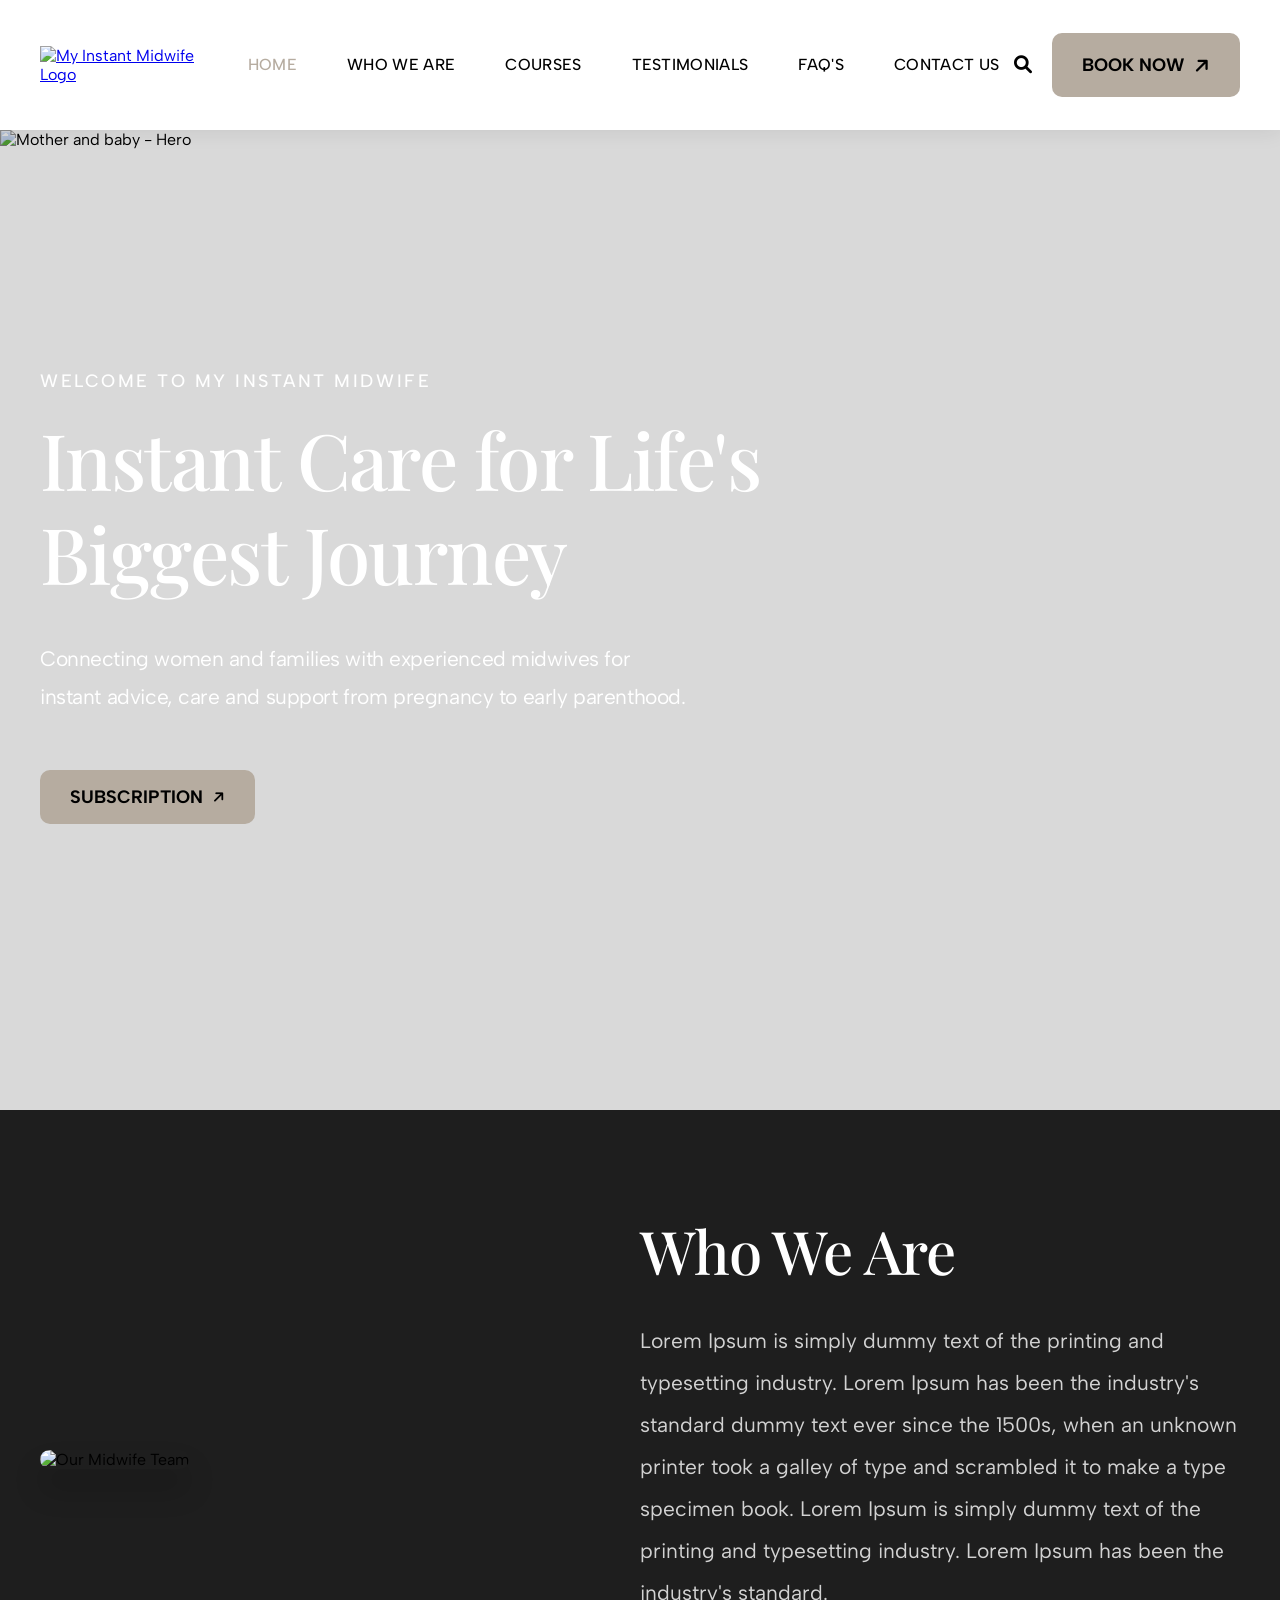
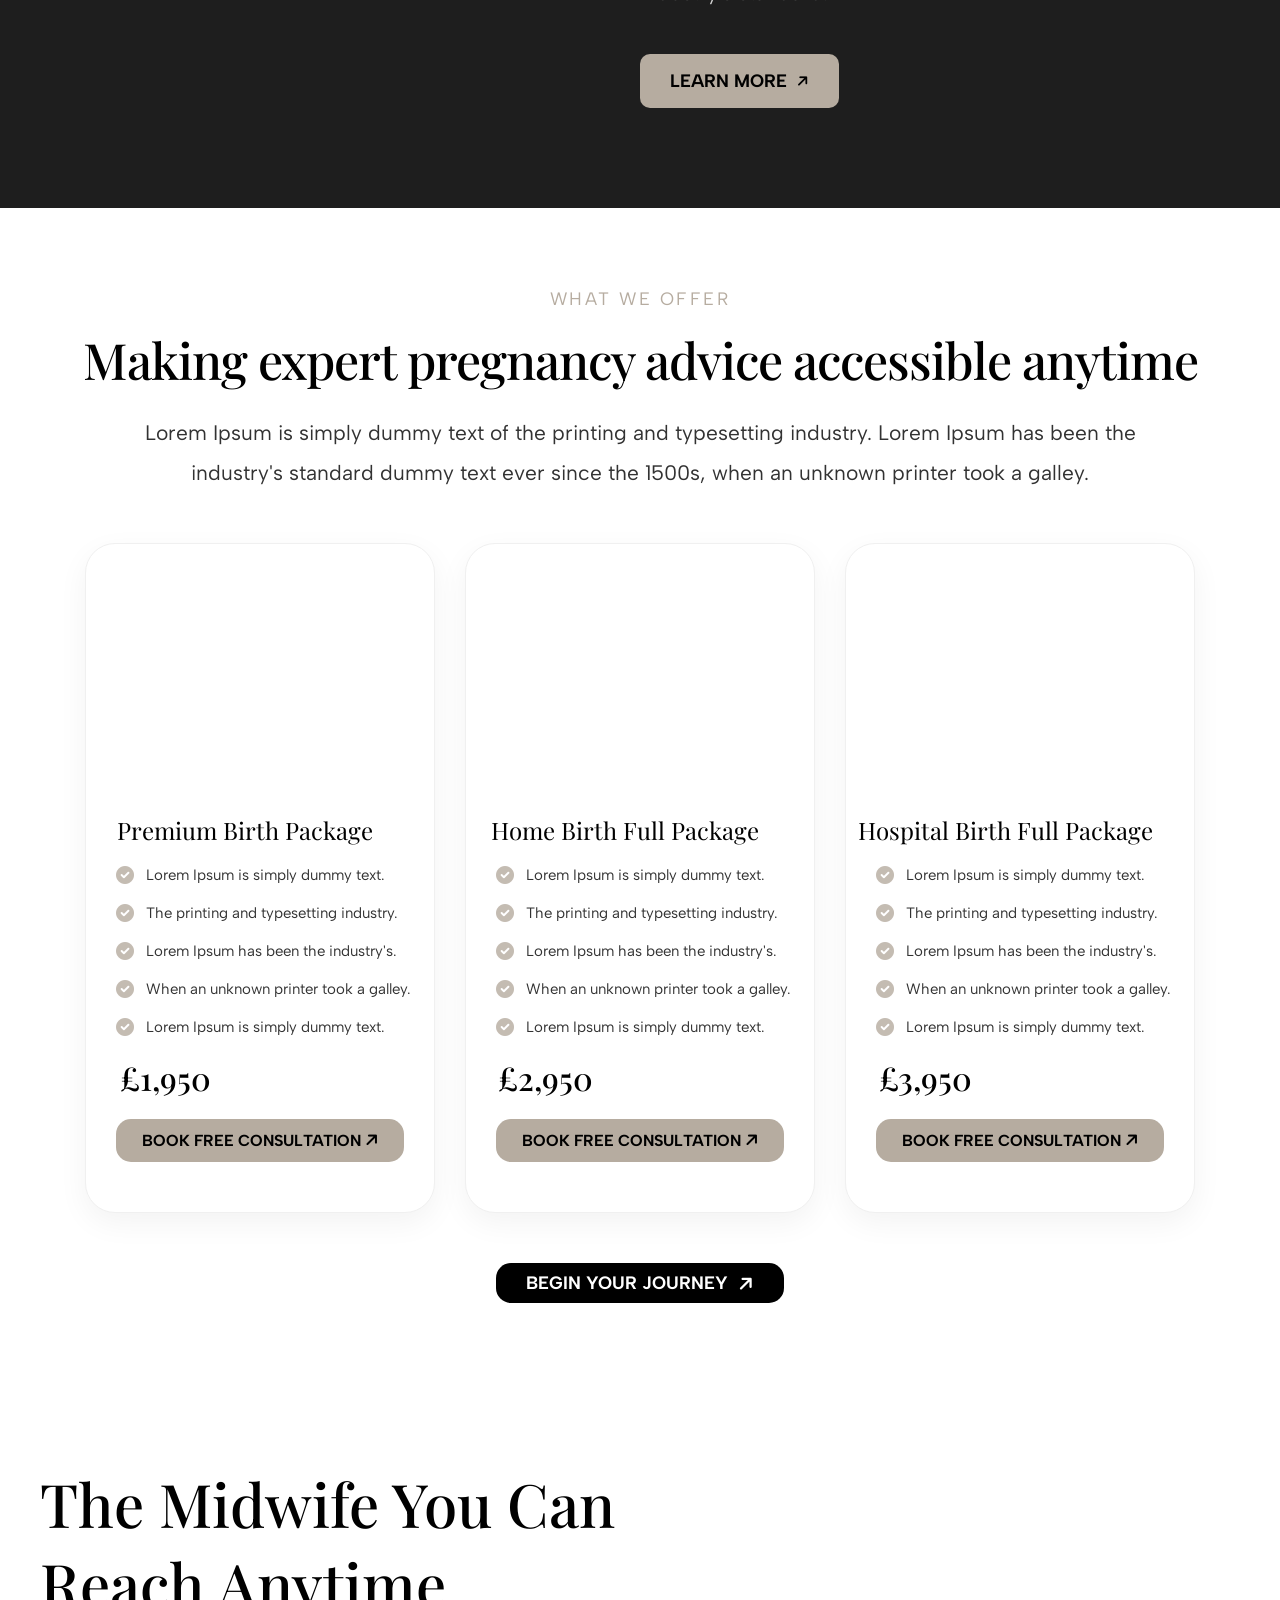
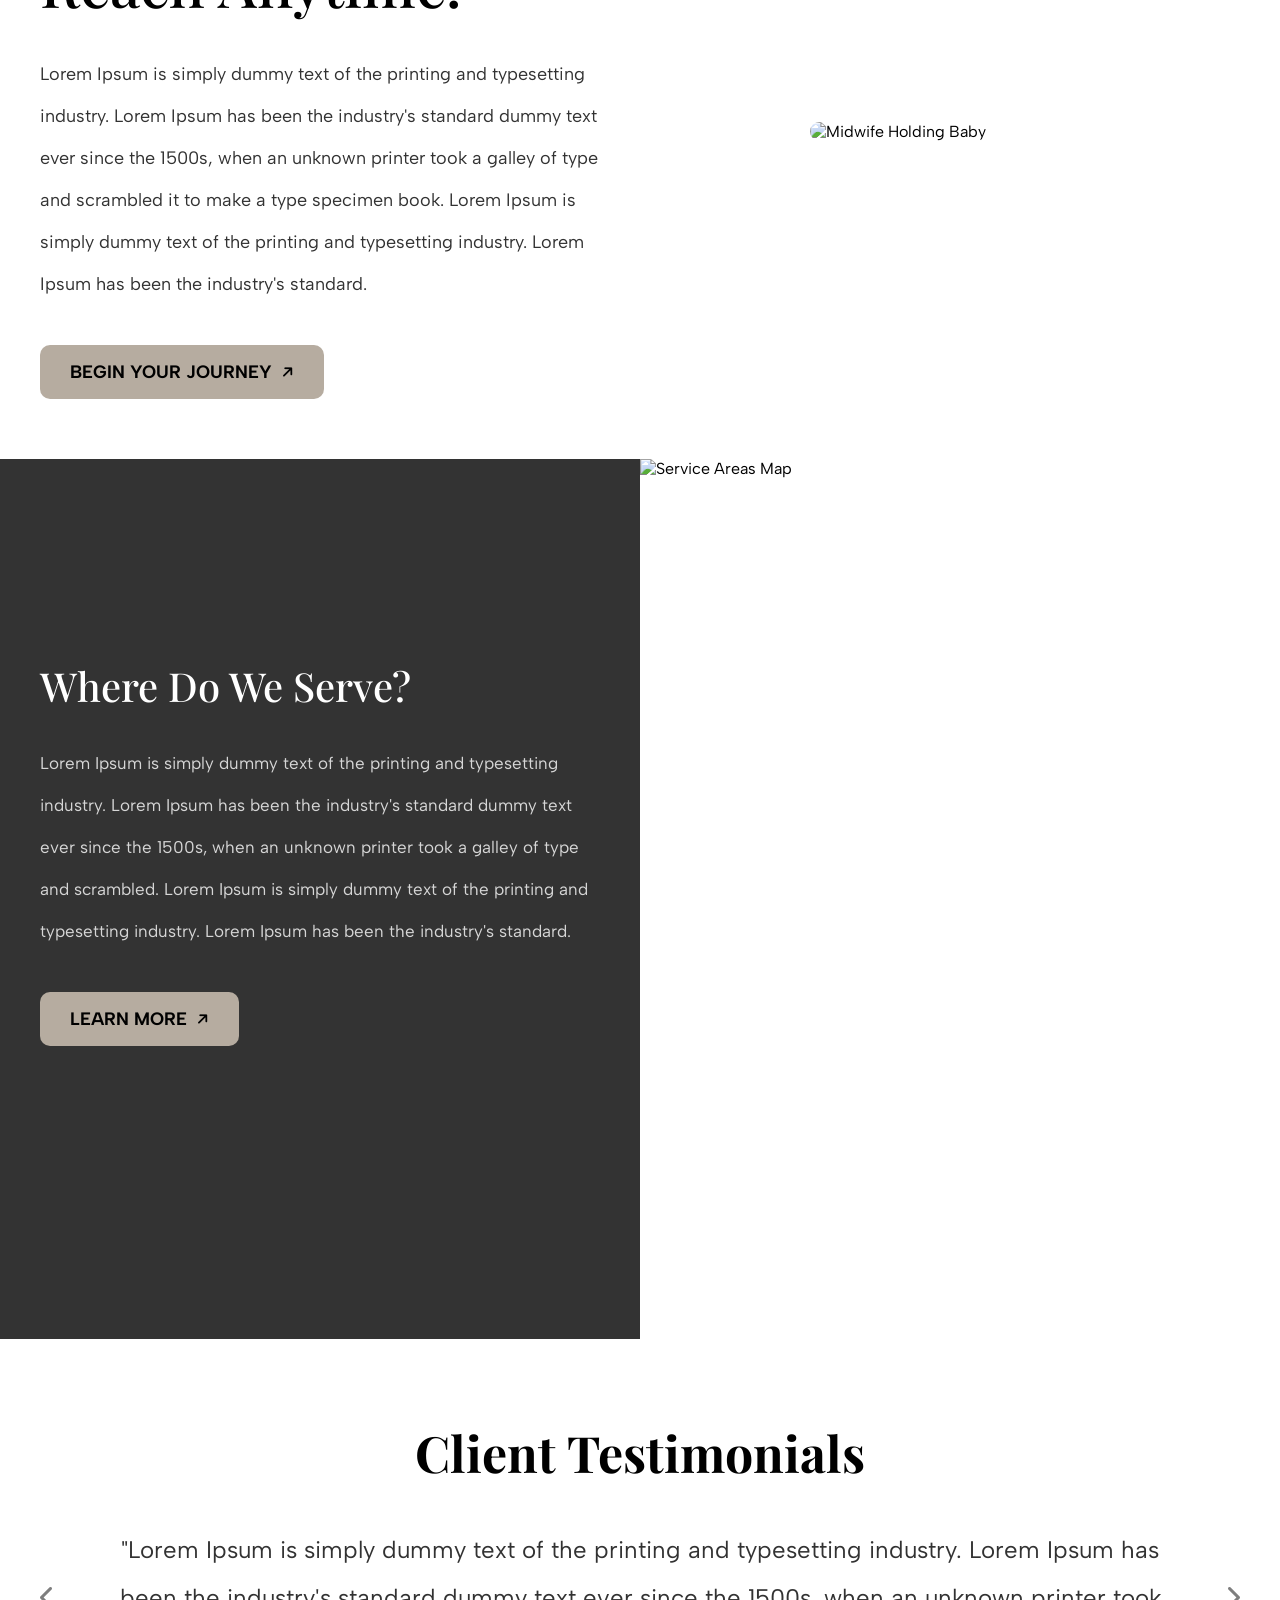
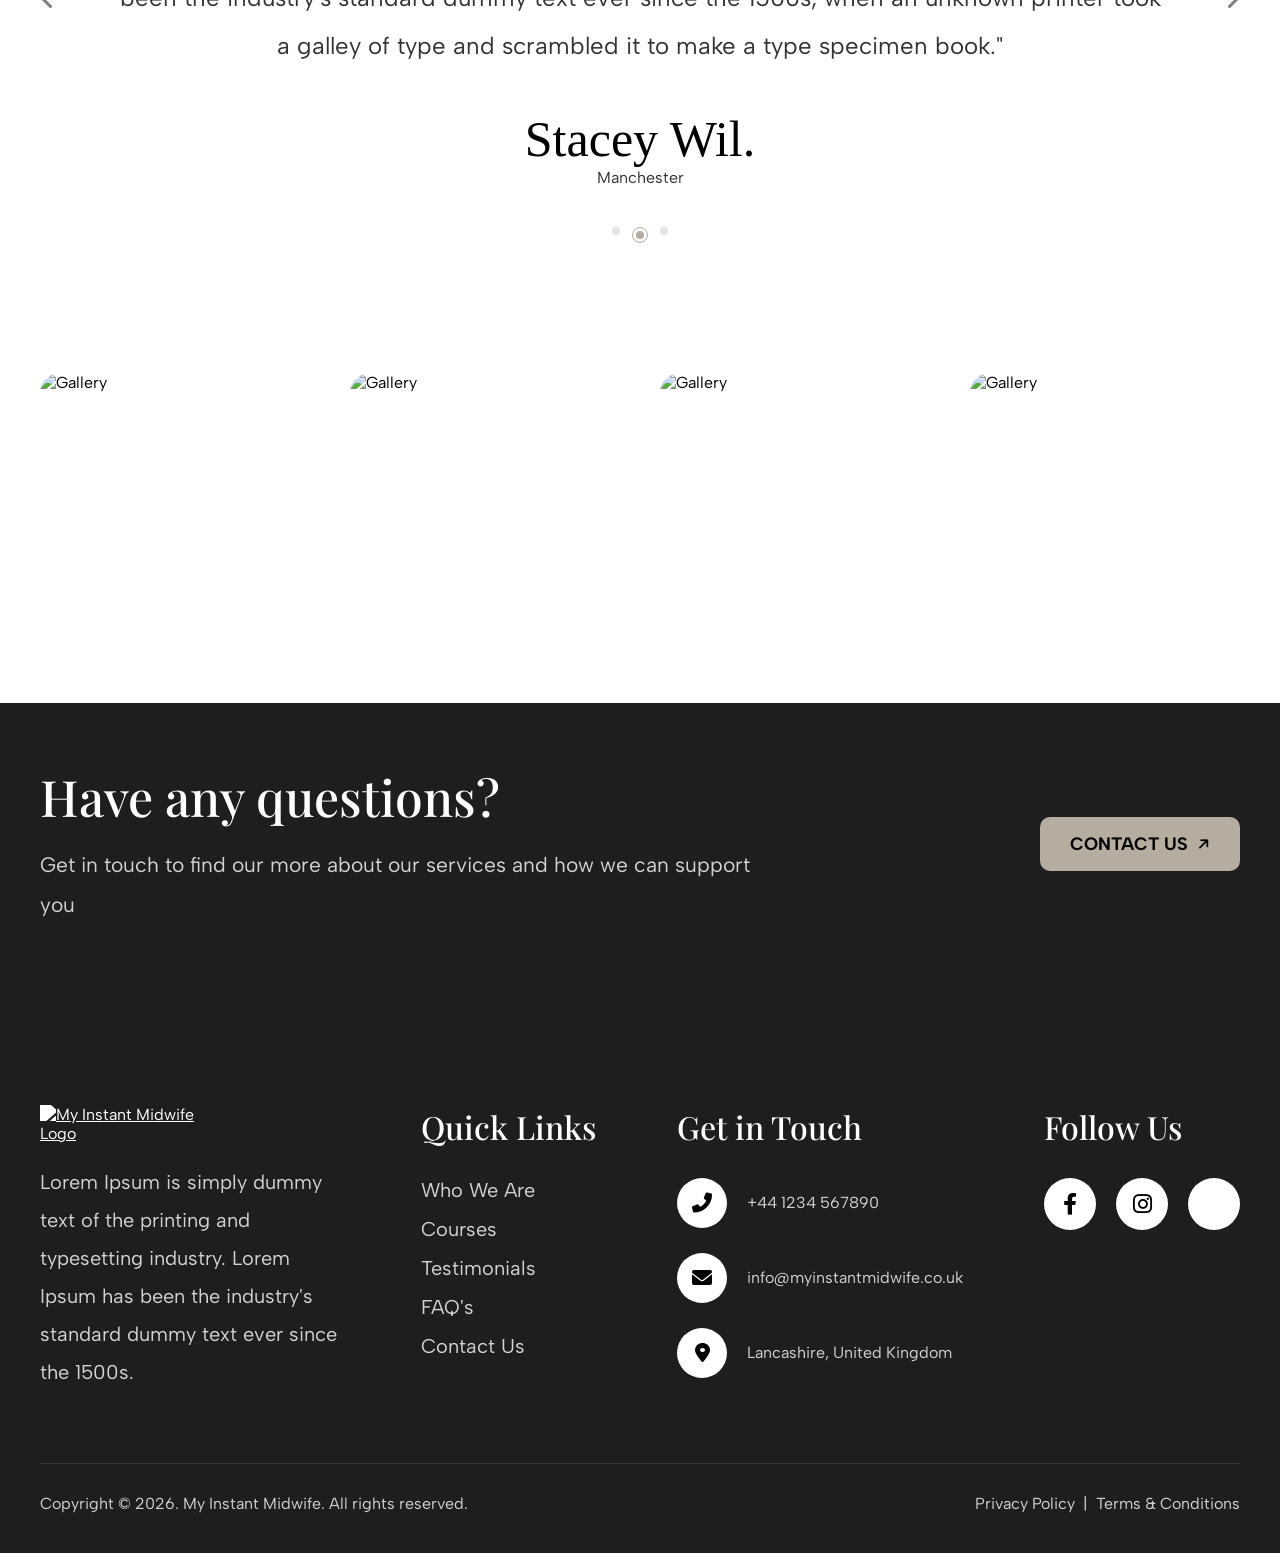
==== index.html @ aef3378a "Inner pages" ====
<!DOCTYPE html>
<html lang="en">

<head>
    <meta charset="UTF-8">
    <meta name="viewport" content="width=device-width, initial-scale=1.0, user-scalable=no">
    <title>My Instant Midwife | Instant Care for Life's Biggest Journey</title>
    <!-- Google Fonts: Playfair Display (headings), Albert Sans (body), Rochester (signatures) -->
    <link
        href="https://fonts.googleapis.com/css2?family=Playfair+Display:wght@400;500;600;700&family=Albert+Sans:wght@400;500;600;700&family=Rochester&display=swap"
        rel="stylesheet">
    <!-- Font Awesome 6 (free icons) -->
    <link rel="stylesheet" href="https://cdnjs.cloudflare.com/ajax/libs/font-awesome/6.0.0-beta3/css/all.min.css">
    <!-- Site Stylesheet -->
    <link rel="stylesheet" href="css/style.css">
</head>

<body>
    <div class="homepage">

        <!-- ====== Header Navigation (injected by components.js) ====== -->
        <div id="header-placeholder"></div>

        <!-- ====== Hero Section ======
         Full-width background image with overlay text,
         welcome tagline, main heading and CTA button. -->
        <section class="hero">
            <div class="hero-img">
                <img src="images/bg image.png" alt="Mother and baby - Hero">
            </div>
            <div class="hero-content">
                <div class="hero-welcome">WELCOME TO MY INSTANT MIDWIFE</div>
                <div class="hero-title">Instant Care for Life's Biggest Journey</div>
                <div class="hero-desc">Connecting women and families with experienced midwives for instant advice, care
                    and support from pregnancy to early parenthood.</div>
            </div>
            <div class="subscription-btn">
                <a href="pages/contact.html" class="btn-beige">SUBSCRIPTION <i
                        class="fas fa-arrow-right diag-icon"></i></a>
            </div>
        </section>

        <!-- ====== Who We Are Section ======
         Dark background split layout: image left, text right.
         Links to the full "About" page. -->
        <section class="who-we-are">
            <div class="who-left">
                <img src="images/whowe.png" alt="Our Midwife Team">
            </div>
            <div class="who-right">
                <h2>Who We Are</h2>
                <p>Lorem Ipsum is simply dummy text of the printing and typesetting industry. Lorem Ipsum has been the
                    industry's standard dummy text ever since the 1500s, when an unknown printer took a galley of type
                    and scrambled it to make a type specimen book. Lorem Ipsum is simply dummy text of the printing and
                    typesetting industry. Lorem Ipsum has been the industry's standard.</p>
                <a href="pages/about.html" class="btn-beige">LEARN MORE <i class="fas fa-arrow-right diag-icon"></i></a>
            </div>
        </section>

        <!-- ====== Packages / What We Offer Section ======
         Three pricing cards showcasing birth packages
         with feature checklists and booking CTAs. -->
        <section class="packages">
            <div class="section-sub">WHAT WE OFFER</div>
            <h2>Making expert pregnancy advice accessible anytime</h2>
            <div class="packages-desc">Lorem Ipsum is simply dummy text of the printing and typesetting industry. Lorem
                Ipsum has been the industry's standard dummy text ever since the 1500s, when an unknown printer took a
                galley.</div>
            <div class="card-container">
                <!-- Package Card 1 -->
                <div class="package-card">
                    <div class="card-img" style="background-image: url('images/offer1.png');"></div>
                    <div class="card-title">Premium Birth Package</div>
                    <div class="check-list">
                        <div class="check-item"><i class="fas fa-check-circle"></i> Lorem Ipsum is simply dummy text.
                        </div>
                        <div class="check-item"><i class="fas fa-check-circle"></i> The printing and typesetting
                            industry.</div>
                        <div class="check-item"><i class="fas fa-check-circle"></i> Lorem Ipsum has been the industry's.
                        </div>
                        <div class="check-item"><i class="fas fa-check-circle"></i> When an unknown printer took a
                            galley.</div>
                        <div class="check-item"><i class="fas fa-check-circle"></i> Lorem Ipsum is simply dummy text.
                        </div>
                    </div>
                    <div class="price">&pound;1,950</div>
                    <a href="pages/contact.html" class="card-btn">BOOK FREE CONSULTATION <i
                            class="fas fa-arrow-right diag-icon"></i></a>
                </div>
                <!-- Package Card 2 -->
                <div class="package-card">
                    <div class="card-img" style="background-image: url('images/offer2.png');"></div>
                    <div class="card-title">Home Birth Full Package</div>
                    <div class="check-list">
                        <div class="check-item"><i class="fas fa-check-circle"></i> Lorem Ipsum is simply dummy text.
                        </div>
                        <div class="check-item"><i class="fas fa-check-circle"></i> The printing and typesetting
                            industry.</div>
                        <div class="check-item"><i class="fas fa-check-circle"></i> Lorem Ipsum has been the industry's.
                        </div>
                        <div class="check-item"><i class="fas fa-check-circle"></i> When an unknown printer took a
                            galley.</div>
                        <div class="check-item"><i class="fas fa-check-circle"></i> Lorem Ipsum is simply dummy text.
                        </div>
                    </div>
                    <div class="price">&pound;2,950</div>
                    <a href="pages/contact.html" class="card-btn">BOOK FREE CONSULTATION <i
                            class="fas fa-arrow-right diag-icon"></i></a>
                </div>
                <!-- Package Card 3 -->
                <div class="package-card">
                    <div class="card-img" style="background-image: url('images/offer3.png');"></div>
                    <div class="card-title">Hospital Birth Full Package</div>
                    <div class="check-list">
                        <div class="check-item"><i class="fas fa-check-circle"></i> Lorem Ipsum is simply dummy text.
                        </div>
                        <div class="check-item"><i class="fas fa-check-circle"></i> The printing and typesetting
                            industry.</div>
                        <div class="check-item"><i class="fas fa-check-circle"></i> Lorem Ipsum has been the industry's.
                        </div>
                        <div class="check-item"><i class="fas fa-check-circle"></i> When an unknown printer took a
                            galley.</div>
                        <div class="check-item"><i class="fas fa-check-circle"></i> Lorem Ipsum is simply dummy text.
                        </div>
                    </div>
                    <div class="price">&pound;3,950</div>
                    <a href="pages/contact.html" class="card-btn">BOOK FREE CONSULTATION <i
                            class="fas fa-arrow-right diag-icon"></i></a>
                </div>
            </div>
            <div class="begin-journey">
                <a href="pages/courses.html" class="btn-dark">BEGIN YOUR JOURNEY <i
                        class="fas fa-arrow-right diag-icon"></i></a>
            </div>
        </section>

        <!-- ====== The Midwife You Can Reach Anytime ======
         Split layout: text left, image right.
         Emphasises 24/7 availability. -->
        <section class="midwife-section">
            <div class="midwife-text">
                <h2>The Midwife You Can Reach Anytime.</h2>
                <p>Lorem Ipsum is simply dummy text of the printing and typesetting industry. Lorem Ipsum has been the
                    industry's standard dummy text ever since the 1500s, when an unknown printer took a galley of type
                    and scrambled it to make a type specimen book. Lorem Ipsum is simply dummy text of the printing and
                    typesetting industry. Lorem Ipsum has been the industry's standard.</p>
                <a href="pages/courses.html" class="btn-beige">BEGIN YOUR JOURNEY <i
                        class="fas fa-arrow-right diag-icon"></i></a>
            </div>
            <div class="midwife-img">
                <img src="images/journy.png" alt="Midwife Holding Baby">
            </div>
        </section>

        <!-- ====== Where Do We Serve? ======
         Split 50/50 layout: dark text panel left, map image right. -->
        <div class="serve-section">
            <div class="serve-left">
                <h2>Where Do We Serve?</h2>
                <p>Lorem Ipsum is simply dummy text of the printing and typesetting industry. Lorem Ipsum has been the
                    industry's standard dummy text ever since the 1500s, when an unknown printer took a galley of type
                    and scrambled. Lorem Ipsum is simply dummy text of the printing and typesetting industry. Lorem
                    Ipsum has been the industry's standard.</p>
                <a href="pages/contact.html" class="btn-beige">LEARN MORE <i
                        class="fas fa-arrow-right diag-icon"></i></a>
            </div>
            <div class="serve-right">
                <img src="images/map.png" alt="Service Areas Map">
            </div>
        </div>

        <!-- ====== Client Testimonials Slider ======
         Rotating quotes with dot navigation.
         Controlled by script.js testimonial slider. -->
        <section class="testimonials">
            <h2>Client Testimonials</h2>
            <div class="testimonial-wrap">
                <button class="nav-arrow left" aria-label="Previous"><i class="fas fa-chevron-left"></i></button>
                <div class="testimonial-text" id="testimonialText">"Lorem Ipsum is simply dummy text of the printing and
                    typesetting industry. Lorem Ipsum has been the industry's standard dummy text ever since the 1500s,
                    when
                    an unknown printer took a galley of type and scrambled it to make a type specimen book."</div>
                <button class="nav-arrow right" aria-label="Next"><i class="fas fa-chevron-right"></i></button>
            </div>
            <div class="client-name">Stacey Wil.</div>
            <div class="client-location">Manchester</div>
            <div class="dots">
                <div class="dot"></div>
                <div class="dot active"></div>
                <div class="dot"></div>
            </div>
        </section>

        <!-- ====== Gallery Images Row ======
         Horizontally scrollable image strip showing
         family/birth photography. Drag or swipe to scroll. -->
        <div class="gallery">
            <div class="gallery-item"><img src="images/testimonial1.png" alt="Gallery"></div>
            <div class="gallery-item"><img src="images/testimonial5.png" alt="Gallery"></div>
            <div class="gallery-item"><img src="images/testimonial2.png" alt="Gallery"></div>
            <div class="gallery-item"><img src="images/testimonial3.png" alt="Gallery"></div>
            <div class="gallery-item show-overlay">
                <img src="images/testimonial7.png" alt="Gallery">
                <div class="ig-overlay"><i class="fab fa-instagram"></i></div>
            </div>
            <div class="gallery-item"><img src="images/testimonial6.png" alt="Gallery"></div>
        </div>

        <!-- ====== Footer (injected by components.js) ====== -->
        <div id="footer-placeholder"></div>

    </div>

    <!-- JavaScript: Components (header/footer) must load first, then main script -->
    <script src="js/components.js"></script>
    <script src="js/script.js"></script>
</body>

</html>
---- css/style.css ----
/* ============================================================
   STYLE.CSS - My Instant Midwife
   ============================================================
   Table of Contents:
   1.  Reset & Base Styles
   2.  Reusable Buttons
   3.  Header / Navbar
   4.  Hero Section (Homepage)
   5.  Who We Are Section
   6.  Packages / What We Offer
   7.  The Midwife Section
   8.  Where Do We Serve
   9.  Testimonials Slider
   10. Gallery Strip
   11. Questions CTA & Footer
   12. Inner Pages - Hero Banner
   13. About Page (Who We Are)
   14. Courses Page
   15. Testimonials Page
   16. FAQ Page
   17. Contact Page
   18. Thank You Section
   19. Get in Touch Section
   20. Responsive Breakpoints
   ============================================================ */


/* ==========================================================
   1. RESET & BASE STYLES
   ========================================================== */

:root {
    --primary-color: #B6ACA0;
    --primary-hover: #a09486;
    --text-dark: #000000;
    --text-light: #ffffff;
    --bg-dark: #1E1E1E;
    
    --font-heading: 'Playfair Display', serif;
    --font-body: 'Albert Sans', sans-serif;
    --font-script: 'Rochester', cursive;
}

* {
    margin: 0;
    padding: 0;
    box-sizing: border-box;
}

body {
    background: #FFFFFF;
    font-family: var(--font-body);
    color: var(--text-dark);
    overflow-x: hidden;
}

/* Main container - centres content with max-width */
.homepage {
    position: relative;
    width: 100%;
    max-width: 1920px;
    margin: 0 auto;
    background: #FFFFFF;
}


/* ==========================================================
   2. REUSABLE BUTTONS
   ========================================================== */

/* Beige CTA button (primary) */
.btn-beige {
    display: inline-flex;
    align-items: center;
    justify-content: center;
    gap: 10px;
    background: var(--primary-color);
    border-radius: 10px;
    padding: 9px 30px;
    font-family: var(--font-body);
    font-weight: 700;
    font-size: 18px;
    line-height: 36px;
    text-transform: uppercase;
    color: var(--text-dark);
    border: none;
    cursor: pointer;
    transition: all 0.3s ease;
    text-decoration: none;
}

.btn-beige i {
    font-size: 14px;
    transition: transform 0.2s;
}

.btn-beige:hover {
    background: #a09486;
    transform: translateY(-2px);
}

/* Dark CTA button (secondary) */
.btn-dark {
    background: #000000;
    color: #FFFFFF;
    display: inline-flex;
    align-items: center;
    justify-content: center;
    gap: 10px;
    border-radius: 15px;
    padding: 9px 30px;
    font-weight: 700;
    font-size: 18px;
    text-transform: uppercase;
    text-decoration: none;
    transition: 0.2s;
}

.btn-dark:hover {
    background: #2c2c2c;
    transform: translateY(-2px);
}

/* Outline button (used on inner page heroes) */
.btn-outline {
    display: inline-flex;
    align-items: center;
    justify-content: center;
    gap: 10px;
    background: transparent;
    border: 2px solid #FFFFFF;
    border-radius: 10px;
    padding: 9px 30px;
    font-family: 'Albert Sans', sans-serif;
    font-weight: 700;
    font-size: 16px;
    line-height: 36px;
    text-transform: uppercase;
    color: #FFFFFF;
    cursor: pointer;
    transition: all 0.3s ease;
    text-decoration: none;
    margin-top: 30px;
}

.btn-outline i {
    font-size: 14px;
    transition: transform 0.2s;
}

.btn-outline:hover {
    background: rgba(255, 255, 255, 0.15);
    transform: translateY(-2px);
}

/* Diagonal up-right arrow for buttons */
.diag-icon {
    transform: rotate(-45deg);
    display: inline-block;
}


/* ==========================================================
   3. HEADER / NAVBAR
   Fixed white bar with logo, nav links, and Book Now CTA.
   ========================================================== */

.navbar {
    position: fixed;
    top: 0;
    left: 0;
    width: 100%;
    height: 130px;
    display: flex;
    align-items: center;
    justify-content: space-between;
    padding: 0 80px;
    z-index: 1000;
    background: #FFFFFF;
    box-shadow: 0 2px 20px rgba(0, 0, 0, 0.08);
    transition: all 0.3s ease;
}

/* Logo container */
.logo {
    width: 193px;
    height: 130px;
    display: flex;
    align-items: center;
}

.logo img {
    width: 100%;
    height: auto;
    object-fit: contain;
}

/* Desktop navigation links */
.nav-links {
    display: flex;
    gap: 50px;
    list-style: none;
}

.nav-links li a {
    font-family: 'Albert Sans', sans-serif;
    font-weight: 500;
    font-size: 16px;
    line-height: 44px;
    text-transform: uppercase;
    color: #000000;
    text-decoration: none;
    letter-spacing: 0.02em;
    transition: color 0.2s;
}

/* Hover & active state for nav links */
.nav-links li a:hover,
.nav-links li a.active {
    color: #B6ACA0;
}

/* Book Now button in header */
.book-now-btn {
    background: var(--primary-color);
    border-radius: 10px;
    padding: 9px 30px;
    height: 64px;
    display: flex;
    align-items: center;
    justify-content: center;
    gap: 10px;
    font-family: var(--font-body);
    font-weight: 700;
    font-size: 18px;
    text-transform: uppercase;
    color: var(--text-dark);
    text-decoration: none;
    transition: all 0.3s ease;
}

.book-now-btn:hover {
    background: #a09486;
    transform: translateY(-2px);
}

/* Mobile hamburger button - hidden on desktop */
.mobile-menu-btn {
    display: none;
    background: #B6ACA0;
    border: none;
    width: 50px;
    height: 50px;
    border-radius: 10px;
    font-size: 24px;
    cursor: pointer;
    align-items: center;
    justify-content: center;
}


/* ==========================================================
   4. HERO SECTION (Homepage)
   Full-bleed background image with text overlay.
   ========================================================== */

.hero {
    position: relative;
    width: 100%;
    height: 980px;
    margin-top: 130px;
    overflow: hidden;
}

/* Background image (absolute fill) */
.hero-img {
    position: absolute;
    top: 0;
    left: 0;
    width: 100%;
    height: 100%;
}

.hero-img img {
    width: 100%;
    height: 100%;
    object-fit: cover;
}

/* Dark overlay on hero image */
.hero-img::after {
    content: '';
    position: absolute;
    top: 0;
    left: 0;
    width: 100%;
    height: 100%;
    background: linear-gradient(0deg, rgba(0,0,0,0.15), rgba(0,0,0,0.15));
}

/* Hero text content - positioned absolutely */
.hero-content {
    position: absolute;
    left: 215px;
    top: 240px;
    z-index: 2;
}

.hero-welcome {
    font-size: 18px;
    letter-spacing: 0.14em;
    text-transform: uppercase;
    color: #FFFFFF;
    font-weight: 500;
    margin-bottom: 20px;
}

.hero-title {
    font-family: 'Playfair Display', serif;
    font-weight: 500;
    font-size: 78px;
    line-height: 94px;
    letter-spacing: -0.02em;
    color: #FFFFFF;
    max-width: 729px;
    margin-bottom: 40px;
}

.hero-desc {
    font-size: 21px;
    line-height: 38px;
    letter-spacing: -0.02em;
    color: #FFFFFF;
    max-width: 655px;
    margin-bottom: 30px;
}

/* CTA button below hero text */
.subscription-btn {
    position: absolute;
    left: 215px;
    top: 640px;
    z-index: 2;
}


/* ==========================================================
   5. WHO WE ARE SECTION
   Dark background, image left + text right.
   ========================================================== */

.who-we-are {
    position: relative;
    background: #1E1E1E;
    padding: 100px 0;
    display: flex;
    align-items: center;
    justify-content: space-between;
    flex-wrap: wrap;
}

.who-left {
    margin-left: 205px;
    max-width: 400px;
    flex: 1;
}

.who-left img {
    width: 100%;
    border-radius: 24px;
    box-shadow: 0 20px 30px rgba(0,0,0,0.2);
}

.who-right {
    margin-right: 240px;
    max-width: 600px;
    color: white;
    flex: 1;
}

.who-right h2 {
    font-family: 'Playfair Display', serif;
    font-size: 60px;
    font-weight: 500;
    letter-spacing: -0.02em;
    color: #FFFFFF;
    margin-bottom: 30px;
}

.who-right p {
    font-size: 21px;
    line-height: 42px;
    opacity: 0.8;
    margin-bottom: 40px;
}


/* ==========================================================
   6. PACKAGES / WHAT WE OFFER
   Centered section with three pricing cards.
   ========================================================== */

.packages {
    background: #fff;
    padding: 80px 0 100px;
    text-align: center;
}

/* "WHAT WE OFFER" label above heading */
.section-sub {
    font-size: 18px;
    letter-spacing: 0.14em;
    text-transform: uppercase;
    color: #B6ACA0;
    margin-bottom: 16px;
}

.packages h2 {
    font-family: 'Playfair Display', serif;
    font-size: 50px;
    font-weight: 500;
    letter-spacing: -0.02em;
    margin-bottom: 20px;
}

.packages-desc {
    font-size: 21px;
    line-height: 40px;
    opacity: 0.8;
    max-width: 1044px;
    margin: 0 auto 50px auto;
}

/* Cards flex container */
.card-container {
    display: flex;
    justify-content: center;
    gap: 30px;
    flex-wrap: wrap;
    padding: 0 115px;
}

/* Individual package card */
.package-card {
    background: #FFFFFF;
    border-radius: 30px;
    width: 350px;
    box-shadow: 0 10px 30px rgba(0,0,0,0.05);
    transition: 0.2s;
    padding-bottom: 30px;
    border: 1px solid #f0f0f0;
}

.package-card:hover {
    transform: translateY(-5px);
    box-shadow: 0 15px 40px rgba(0,0,0,0.1);
}

/* Card image area */
.card-img {
    width: 100%;
    height: 250px;
    background-size: cover;
    background-position: center;
    border-radius: 18px;
    margin-bottom: 20px;
}

.card-title {
    font-family: 'Playfair Display', serif;
    font-size: 24px;
    font-weight: 400;
    margin: 20px 30px 0 0;
}

/* Feature checklist */
.check-list {
    margin: 20px 0 20px 30px;
}

.check-item {
    display: flex;
    align-items: center;
    gap: 12px;
    margin-bottom: 20px;
    font-size: 15px;
    opacity: 0.8;
}

.check-item i {
    color: #B6ACA0;
    font-size: 18px;
}

/* Price display */
.price {
    font-family: 'Playfair Display', serif;
    font-size: 32px;
    font-weight: 500;
    margin: 20px 190px 0px 0px;
}

/* Card booking button */
.card-btn {
    background: #B6ACA0;
    width: calc(100% - 60px);
    margin: 20px 30px;
    border-radius: 15px;
    text-align: center;
    padding: 12px 0;
    font-weight: 700;
    text-transform: uppercase;
    color: black;
    text-decoration: none;
    display: block;
    transition: 0.2s;
}

.card-btn:hover {
    background: #a09486;
    transform: translateY(-2px);
}

/* "Begin Your Journey" button below cards */
.begin-journey {
    text-align: center;
    margin-top: 50px;
}


/* ==========================================================
   7. THE MIDWIFE SECTION
   Text left, image right - emphasises availability.
   ========================================================== */

.midwife-section {
    display: flex;
    align-items: center;
    justify-content: space-between;
    padding: 80px 210px;
    gap: 60px;
    background: #fff;
    flex-wrap: wrap;
}

.midwife-text {
    flex: 1;
    max-width: 590px;
}

.midwife-text h2 {
    font-family: 'Playfair Display', serif;
    font-size: 60px;
    line-height: 80px;
    font-weight: 500;
}

.midwife-text p {
    font-size: 18px;
    line-height: 42px;
    opacity: 0.8;
    margin: 30px 0 40px;
}

.midwife-img {
    flex: 1;
    max-width: 430px;
}

.midwife-img img {
    width: 100%;
    border-radius: 20px;
}


/* ==========================================================
   8. WHERE DO WE SERVE
   50/50 split: dark text panel + map image.
   ========================================================== */

.serve-section {
    position: relative;
    display: flex;
    height: 880px;
}

.serve-left {
    width: 50%;
    background: linear-gradient(0deg, rgba(0,0,0,0.8), rgba(0,0,0,0.8));
    background-size: cover;
    background-position: center;
    color: white;
    padding: 200px 50px 50px 200px;
}

.serve-right {
    width: 50%;
    background-size: cover;
    background-position: center;
    overflow: hidden;
}

.serve-right img {
    width: 100%;
    height: 100%;
    object-fit: cover;
}

.serve-left h2 {
    font-family: 'Playfair Display', serif;
    font-size: 40px;
    font-weight: 500;
    margin-bottom: 30px;
}

.serve-left p {
    font-size: 17px;
    line-height: 42px;
    opacity: 0.8;
    max-width: 690px;
    margin-bottom: 40px;
}


/* ==========================================================
   9. TESTIMONIALS SLIDER
   Centred quote with client name, location, and dot nav.
   ========================================================== */

.testimonials {
    text-align: center;
    padding: 80px 215px;
}

.testimonials h2 {
    font-family: 'Playfair Display', serif;
    font-size: 50px;
    margin-bottom: 40px;
}

/* Wrapper for text + arrows */
.testimonial-wrap {
    display: flex;
    align-items: center;
    justify-content: space-between;
    max-width: 1200px;
    margin: 0 auto;
    gap: 40px;
}

.nav-arrow {
    background: transparent;
    border: none;
    font-size: 24px;
    color: var(--text-dark);
    cursor: pointer;
    opacity: 0.5;
    transition: 0.2s;
}

.nav-arrow:hover {
    opacity: 1;
}

.testimonial-text {
    font-size: 24px;
    line-height: 2;
    max-width: 1044px;
    margin: 0 auto;
    opacity: 0.8;
    transition: opacity 0.3s ease;
}

/* Client signature (Rochester cursive font) */
.client-name {
    font-family: 'Rochester', cursive;
    font-size: 50px;
    margin-top: 40px;
    transition: opacity 0.2s ease;
}

.client-location {
    font-size: 16px;
    opacity: 0.8;
    transition: opacity 0.2s ease;
}

/* Dot pagination */
.dots {
    display: flex;
    justify-content: center;
    gap: 12px;
    margin-top: 40px;
}

.dot {
    width: 8px;
    height: 8px;
    background: #000;
    opacity: 0.1;
    border-radius: 30px;
    cursor: pointer;
    transition: 0.2s;
}

/* Active dot: ring with inner circle */
.dot.active {
    width: 16px;
    height: 16px;
    background: transparent;
    border: 1px solid #B6ACA0;
    position: relative;
    opacity: 1;
}

.dot.active::after {
    content: '';
    width: 8px;
    height: 8px;
    background: #B6ACA0;
    border-radius: 30px;
    position: absolute;
    top: 3px;
    left: 3px;
}


/* ==========================================================
   10. GALLERY STRIP
   Horizontally scrollable image row (drag/swipe).
   ========================================================== */

.gallery {
    display: flex;
    gap: 30px;
    padding: 50px 215px;
    background: #fff;
    overflow-x: auto;
    scroll-behavior: smooth;
    -webkit-overflow-scrolling: touch;
    scrollbar-width: none;          /* Firefox */
    -ms-overflow-style: none;       /* IE/Edge */
    cursor: grab;
}

/* Hide scrollbar for Webkit browsers */
.gallery::-webkit-scrollbar {
    display: none;
    width: 0;
    height: 0;
}

.gallery:active {
    cursor: grabbing;
}

.gallery-item {
    position: relative;
    width: 280px;
    height: 280px;
    flex-shrink: 0;
    border-radius: 20px;
    overflow: hidden;
}

.gallery-item img {
    width: 100%;
    height: 100%;
    object-fit: cover;
    transition: 0.3s;
}

.gallery-item:hover img {
    transform: scale(1.02);
    box-shadow: 0 10px 30px rgba(0,0,0,0.2);
}

.ig-overlay {
    position: absolute;
    top: 0; left: 0; right: 0; bottom: 0;
    background: rgba(0,0,0,0.3);
    display: flex;
    align-items: center;
    justify-content: center;
    font-size: 40px;
    color: white;
    opacity: 0;
    transition: 0.3s;
}

.gallery-item:hover .ig-overlay,
.gallery-item.show-overlay .ig-overlay {
    opacity: 1;
}


/* ==========================================================
   11. QUESTIONS CTA & FOOTER
   "Have any questions?" strip, footer gallery, main footer.
   ========================================================== */

/* --- "Have any questions?" CTA strip --- */
.questions-cta {
    background: #1E1E1E;
    padding: 60px 215px;
}

.questions-content {
    display: flex;
    align-items: center;
    justify-content: space-between;
    flex-wrap: wrap;
    gap: 30px;
}

.questions-text h3 {
    font-family: var(--font-heading);
    font-size: 50px;
    font-weight: 500;
    color: var(--text-light);
    margin-bottom: 15px;
}

.questions-text p {
    font-family: var(--font-body);
    font-size: 21px;
    line-height: 1.9;
    color: rgba(255, 255, 255, 0.8);
    max-width: 717px;
}

/* --- Footer Gallery Strip --- */
.footer-gallery {
    display: flex;
    width: 100%;
}

.footer-gallery img {
    flex: 1;
    height: 220px;
    object-fit: cover;
    transition: 0.3s;
}

.footer-gallery img:hover {
    opacity: 0.85;
}

/* --- Main Footer --- */
.contact-footer {
    background: #1E1E1E;
    color: white;
    padding: 60px 215px 40px;
    position: relative;
}

/* Footer columns layout */
.footer-columns {
    display: flex;
    justify-content: space-between;
    flex-wrap: wrap;
    padding-top: 60px;
    gap: 40px;
}

/* Footer logo + description */
.footer-logo-area {
    max-width: 300px;
}

.footer-logo-area .logo {
    height: auto;
}

.footer-logo-area .logo img {
    filter: brightness(0) invert(1);
}

.footer-logo-area p {
    font-size: 15px;
    font-family: var(--font-body);
    font-size: 20px;
    line-height: 1.9;
    color: rgba(255, 255, 255, 0.8);
    margin-top: 20px;
}

/* Quick Links column */
.quick-links h4,
.getintouch h4,
.follow h4 {
    font-family: var(--font-heading);
    font-size: 32px;
    font-weight: 500;
    color: var(--text-light);
    margin-bottom: 30px;
}

.quick-links ul {
    list-style: none;
}

.quick-links ul li {
    margin-bottom: 15px;
}

.quick-links ul li a {
    font-family: var(--font-body);
    font-size: 20px;
    color: rgba(255, 255, 255, 0.8);
    text-decoration: none;
    transition: 0.3s;
}

.quick-links a:hover {
    color: #B6ACA0;
}

/* Get in Touch column */
.contact-info {
    margin-top: 20px;
}

.contact-row {
    display: flex;
    align-items: center;
    gap: 20px;
    margin-bottom: 25px;
}

.contact-row span {
    font-size: 16px;
    opacity: 0.8;
}

.contact-icon {
    background: white;
    width: 50px;
    height: 50px;
    border-radius: 27px;
    display: flex;
    align-items: center;
    justify-content: center;
    color: black;
    font-size: 20px;
    flex-shrink: 0;
}

/* Social icons */
.social-icons {
    display: flex;
    gap: 20px;
    margin-top: 20px;
}

.social-circle {
    width: 52px;
    height: 52px;
    background: #FFFFFF;
    border-radius: 50%;
    display: flex;
    align-items: center;
    justify-content: center;
    font-size: 22px;
    color: #000000;
    transition: 0.2s;
    cursor: pointer;
    text-decoration: none;
}

.social-circle:hover {
    background: var(--primary-color);
    color: white;
    transform: scale(1.05);
}

/* Copyright bar */
.copyright {
    display: flex;
    justify-content: space-between;
    border-top: 1px solid rgba(255, 255, 255, 0.1);
    margin-top: 60px;
    padding-top: 30px;
    font-size: 16px;
    color: rgba(255, 255, 255, 0.8);
    flex-wrap: wrap;
    gap: 20px;
}

.copyright-links a {
    color: rgba(255, 255, 255, 0.8);
    text-decoration: none;
    transition: 0.2s;
}

.copyright-links a:hover {
    color: #B6ACA0;
}


/* ==========================================================
   12. INNER PAGES - HERO BANNER
   Shared hero layout for all sub-pages.
   ========================================================== */

.inner-hero {
    position: relative;
    width: 100%;
    height: 650px;
    margin-top: 130px;
    background-size: cover;
    background-position: center;
    display: flex;
    align-items: center;
    justify-content: center;
    flex-direction: column;
    text-align: center;
}

/* Dark overlay */
.inner-hero::after {
    content: '';
    position: absolute;
    top: 0; left: 0; right: 0; bottom: 0;
    background: rgba(0, 0, 0, 0.6);
}

.inner-hero-content {
    position: relative;
    z-index: 2;
    color: white;
    max-width: 984px;
    padding: 0 40px;
}

.inner-hero h1 {
    font-family: 'Playfair Display', serif;
    font-size: 74px;
    font-weight: 500;
    margin-bottom: 25px;
}

.inner-hero p {
    font-size: 20px;
    line-height: 1.9;
    opacity: 0.8;
}

/* Shared inner-page content padding */
.inner-content {
    padding: 100px 215px;
    background: #fff;
}


/* ==========================================================
   13. ABOUT PAGE (Who We Are)
   ========================================================== */

/* Top section: image + text side by side */
.about-top {
    display: flex;
    align-items: center;
    gap: 60px;
    margin-bottom: 80px;
}

.about-image img {
    border-radius: 24px;
    width: 100%;
    max-width: 730px;
}

.about-text h2 {
    font-family: 'Playfair Display', serif;
    font-size: 50px;
    margin-bottom: 30px;
}

.about-text p {
    font-size: 21px;
    line-height: 1.9;
    opacity: 0.8;
}

/* Values section intro */
.values-section {
    padding-top: 0;
}

.values-intro {
    margin-bottom: 60px;
}

.values-intro h2 {
    font-family: 'Playfair Display', serif;
    font-size: 50px;
    margin-bottom: 20px;
}

.values-intro p {
    font-size: 21px;
    opacity: 0.8;
    line-height: 1.9;
    max-width: 900px;
}

/* 2x2 values grid */
.values-grid {
    display: grid;
    grid-template-columns: repeat(2, 1fr);
    gap: 40px;
}

.value-item {
    background: rgba(182, 172, 160, 0.15);
    padding: 50px;
    border-radius: 24px;
}

.value-item h3 {
    font-size: 24px;
    font-weight: 700;
    margin-bottom: 20px;
}

.value-item p {
    font-size: 21px;
    opacity: 0.8;
    line-height: 1.9;
}


/* ==========================================================
   14. COURSES PAGE
   ========================================================== */

/* "Putting Birthing Choices Back" section */
.birthing-choices {
    display: flex;
    align-items: center;
    justify-content: space-between;
    padding: 100px 215px;
    gap: 60px;
    background: #fff;
    flex-wrap: wrap;
}

.bc-text {
    flex: 1;
    max-width: 590px;
}

.bc-text h2 {
    font-family: 'Playfair Display', serif;
    font-size: 55px;
    line-height: 72px;
    font-weight: 500;
    margin-bottom: 30px;
}

.bc-text p {
    font-size: 18px;
    line-height: 42px;
    opacity: 0.8;
    margin-bottom: 40px;
}

.bc-image {
    flex: 1;
    max-width: 430px;
}

.bc-image img {
    width: 100%;
    border-radius: 20px;
}


/* ==========================================================
   15. TESTIMONIALS PAGE
   ========================================================== */

/* Intro heading */
.testimonials-page .testi-intro {
    text-align: center;
    max-width: 1236px;
    margin: 0 auto 80px;
}

.testi-intro h2 {
    font-family: 'Playfair Display', serif;
    font-size: 60px;
    margin-bottom: 30px;
}

.testi-intro p {
    font-size: 21px;
    opacity: 0.8;
}

/* Stories grid: 3 columns */
.stories-grid {
    display: grid;
    grid-template-columns: repeat(3, 1fr);
    gap: 40px;
    margin-bottom: 60px;
}

/* Individual story card */
.story-card {
    text-align: center;
    background: rgba(182, 172, 160, 0.12);
    border-radius: 24px;
    padding: 0 0 30px;
    overflow: hidden;
    transition: 0.3s;
}

.story-card:hover {
    transform: translateY(-5px);
    box-shadow: 0 10px 30px rgba(0, 0, 0, 0.08);
}

.story-card img {
    width: 100%;
    height: 320px;
    border-radius: 18px 18px 0 0;
    object-fit: cover;
    margin-bottom: 25px;
}

.story-name {
    font-family: 'Playfair Display', serif;
    font-size: 24px;
    margin-bottom: 15px;
    padding: 0 25px;
}

.story-card p {
    font-size: 18px;
    opacity: 0.8;
    margin-bottom: 25px;
    padding: 0 25px;
    line-height: 1.7;
}

.story-btn {
    width: calc(100% - 50px);
    border-radius: 15px;
}

/* View All Stories button */
.view-all-stories {
    text-align: center;
}


/* ==========================================================
   16. FAQ PAGE
   ========================================================== */

.faq-intro {
    text-align: center;
    margin-bottom: 80px;
}

.faq-intro h2 {
    font-family: 'Playfair Display', serif;
    font-size: 60px;
    margin-bottom: 30px;
}

.faq-intro p {
    font-size: 21px;
    opacity: 0.8;
    max-width: 1110px;
    margin: 0 auto;
}

/* Two-column FAQ layout */
.faq-grid {
    display: flex;
    gap: 40px;
}

.faq-column {
    flex: 1;
}

/* Individual FAQ accordion item */
.faq-item {
    background: rgba(217, 217, 217, 0.2);
    border: 1px solid rgba(0, 0, 0, 0.1);
    border-radius: 14px;
    margin-bottom: 20px;
    padding: 25px 30px;
    cursor: pointer;
    transition: 0.3s;
}

.faq-item:hover {
    background: rgba(217, 217, 217, 0.4);
}

.faq-question {
    font-family: 'Playfair Display', serif;
    font-size: 20px;
    font-weight: 500;
    display: flex;
    justify-content: space-between;
    align-items: center;
}

/* Answer panel - hidden by default, revealed when .open */
.faq-answer {
    display: none;
    margin-top: 20px;
    font-size: 20px;
    opacity: 0.8;
    line-height: 1.9;
    border-top: 1px solid rgba(0, 0, 0, 0.1);
    padding-top: 20px;
}

.faq-item.open .faq-answer {
    display: block;
}


/* ==========================================================
   17. CONTACT PAGE - Form
   ========================================================== */

.form-intro {
    margin-bottom: 60px;
}

.form-intro h2 {
    font-family: 'Playfair Display', serif;
    font-size: 50px;
    margin-bottom: 20px;
}

.form-intro p {
    font-size: 21px;
    opacity: 0.8;
}

/* Form layout */
.contact-form {
    display: flex;
    flex-direction: column;
    gap: 25px;
}

/* Side-by-side form fields */
.form-row {
    display: flex;
    gap: 30px;
}

.form-row .form-group {
    flex: 1;
}

/* Form labels */
.form-group label {
    display: block;
    font-family: 'Playfair Display', serif;
    font-size: 24px;
    margin-bottom: 10px;
    color: #000;
    font-weight: 500;
}

/* Form inputs & textarea */
.form-group input,
.form-group textarea {
    width: 100%;
    padding: 20px 25px;
    border: 1px solid #ccc;
    border-radius: 10px;
    font-family: 'Albert Sans', sans-serif;
    font-size: 18px;
    outline: none;
    transition: 0.3s;
}

.form-group input:focus,
.form-group textarea:focus {
    border-color: #B6ACA0;
}

/* Submit button */
.submit-btn {
    align-self: flex-start;
    padding: 15px 40px;
    font-size: 18px;
    margin-top: 20px;
}


/* ==========================================================
   18. THANK YOU SECTION (Contact page)
   Logo + warm message with social links.
   ========================================================== */

.thank-you-section {
    background: #1E1E1E;
    padding: 80px 215px;
}

.thankyou-content {
    display: flex;
    align-items: center;
    justify-content: center;
    gap: 80px;
    flex-wrap: wrap;
}

.thankyou-left {
    flex-shrink: 0;
}

.thankyou-logo {
    width: 250px;
    filter: brightness(0) invert(1);
}

.thankyou-right {
    text-align: left;
}

.thankyou-heading {
    font-family: 'Rochester', cursive;
    font-size: 60px;
    color: #FFFFFF;
    margin-bottom: 10px;
    font-weight: 400;
}

.thankyou-text {
    font-family: 'Rochester', cursive;
    font-size: 32px;
    color: rgba(255, 255, 255, 0.8);
    margin-bottom: 25px;
}


/* ==========================================================
   19. GET IN TOUCH SECTION (About page)
   Contact cards + image collage.
   ========================================================== */

.get-in-touch {
    background: #fff;
    padding: 80px 215px 100px;
}

.git-content {
    display: flex;
    gap: 60px;
    align-items: flex-start;
    flex-wrap: wrap;
}

.git-info {
    flex: 1;
    min-width: 300px;
}

.git-info h2 {
    font-family: 'Playfair Display', serif;
    font-size: 50px;
    margin-bottom: 20px;
}

.git-info > p {
    font-size: 18px;
    opacity: 0.8;
    line-height: 1.8;
    margin-bottom: 40px;
}

/* Contact info cards */
.git-cards {
    display: flex;
    flex-direction: column;
    gap: 20px;
}

.git-card {
    display: flex;
    align-items: center;
    gap: 20px;
    background: rgba(182, 172, 160, 0.12);
    padding: 20px 25px;
    border-radius: 14px;
}

.git-icon {
    width: 50px;
    height: 50px;
    background: #B6ACA0;
    border-radius: 50%;
    display: flex;
    align-items: center;
    justify-content: center;
    color: white;
    font-size: 20px;
    flex-shrink: 0;
}

.git-card strong {
    display: block;
    font-size: 18px;
    margin-bottom: 4px;
}

.git-card p {
    font-size: 16px;
    opacity: 0.8;
    margin: 0;
}

/* Image collage */
.git-images {
    flex: 1;
    display: grid;
    grid-template-columns: 1fr 1fr;
    grid-template-rows: auto auto;
    gap: 15px;
    min-width: 300px;
}

.git-img-large {
    grid-column: 1 / -1;
    width: 100%;
    height: 300px;
    object-fit: cover;
    border-radius: 20px;
}

.git-img-small {
    width: 100%;
    height: 200px;
    object-fit: cover;
    border-radius: 20px;
}


/* ==========================================================
   20. RESPONSIVE BREAKPOINTS
   ========================================================== */

/* --- Large screens (< 1400px) --- */
@media (max-width: 1400px) {
    .navbar { padding: 0 40px; }
    .hero-content { left: 40px; }
    .subscription-btn { left: 40px; }
    .who-left { margin-left: 40px; }
    .who-right { margin-right: 40px; }
    .card-container { padding: 0 40px; }
    .midwife-section { padding: 60px 40px; }
    .birthing-choices { padding: 80px 40px; }
    .serve-left { padding-left: 40px; }
    .testimonials { padding-left: 40px; padding-right: 40px; }
    .gallery { padding: 50px 40px; }
    .gallery img { width: 250px; height: 250px; }
    .questions-cta { padding: 60px 40px; }
    .contact-footer { padding-left: 40px; padding-right: 40px; }
    .inner-content { padding: 80px 40px; }
    .get-in-touch { padding: 80px 40px; }
    .thank-you-section { padding: 80px 40px; }
}

/* --- Tablets (< 1024px) --- */
@media (max-width: 1024px) {
    /* Navbar stacks */
    .navbar {
        flex-wrap: wrap;
        gap: 15px;
        position: relative;
        background: white;
        padding: 20px 40px;
    }

    /* Hero adjustments */
    .hero { margin-top: 0; height: 800px; }
    .hero-content { top: 150px; left: 40px; }
    .hero-title { font-size: 48px; line-height: 60px; }
    .subscription-btn { left: 40px; top: 600px; }

    /* Stack two-column layouts */
    .who-we-are { flex-direction: column; text-align: center; }
    .who-left { margin: 0 20px; }
    .who-right { margin: 40px 20px; text-align: center; }
    .midwife-section { flex-direction: column; text-align: center; }
    .birthing-choices { flex-direction: column; text-align: center; }
    .bc-text { max-width: 100%; }
    .bc-image { max-width: 100%; }

    /* Serve section stacks */
    .serve-section { flex-direction: column; height: auto; }
    .serve-left, .serve-right { width: 100%; height: 500px; padding: 60px 40px; }

    /* Footer adjustments */
    .footer-columns { justify-content: center; text-align: center; }
    .contact-row { justify-content: center; }
    .social-icons { justify-content: center; }

    /* Inner pages */
    .inner-hero { margin-top: 0; }
    .inner-hero h1 { font-size: 50px; }
    .testimonial-wrap { gap: 20px; }
    .testimonial-text { font-size: 20px; line-height: 1.8; }
    .about-top { flex-direction: column; }
    .values-grid { grid-template-columns: 1fr; }
    .stories-grid { grid-template-columns: 1fr; }
    .faq-grid { flex-direction: column; gap: 20px; }
    .form-row { flex-direction: column; gap: 25px; }
    .git-content { flex-direction: column; }
    .git-images { grid-template-columns: 1fr; }
    .git-img-large { grid-column: 1; }
    .thankyou-content { flex-direction: column; text-align: center; }
    .thankyou-right { text-align: center; }
    .questions-content { justify-content: center; text-align: center; }
}

/* --- Mobile (< 768px) --- */
@media (max-width: 768px) {
    /* Hide desktop nav, show hamburger */
    .nav-links { display: none; }
    .mobile-menu-btn { display: flex; }
    .navbar { justify-content: space-between; }
    .book-now-btn { display: none; }

    /* Hero scales down */
    .hero-title { font-size: 36px; line-height: 48px; }
    .hero-desc { font-size: 18px; line-height: 28px; }

    /* Packages */
    .packages h2 { font-size: 32px; }
    .card-container { padding: 0 20px; }
    .package-card { width: 100%; max-width: 400px; }

    /* Testimonials */
    .testimonial-wrap { gap: 10px; }
    .nav-arrow { font-size: 18px; }
    .testimonial-text { font-size: 18px; line-height: 1.6; }

    /* Gallery */
    .gallery { padding: 50px 20px; gap: 20px; }
    .gallery img { width: 180px; height: 180px; }

    /* Footer gallery */
    .footer-gallery { flex-wrap: wrap; }
    .footer-gallery img { width: 50%; height: 150px; }

    /* Inner page hero */
    .inner-hero { height: auto; padding: 150px 20px 80px; }
    .inner-hero h1 { font-size: 36px; line-height: 1.2; }
    .inner-hero p { font-size: 18px; }
    .inner-content { padding: 60px 20px; }

    /* Section headings scale */
    .testi-intro h2,
    .about-text h2,
    .faq-intro h2,
    .form-intro h2,
    .values-intro h2,
    .git-info h2 { font-size: 32px; }
    .questions-text h3 { font-size: 32px; }

    /* Courses */
    .bc-text h2 { font-size: 36px; line-height: 48px; }

    /* Thank you section */
    .thank-you-section { padding: 60px 20px; }
    .thankyou-heading { font-size: 40px; }
    .thankyou-text { font-size: 24px; }
    .thankyou-logo { width: 180px; }

    /* Get in touch */
    .get-in-touch { padding: 60px 20px; }

    /* Contact footer */
    .contact-footer { padding-left: 20px; padding-right: 20px; }
    .contact-left h3 { font-size: 36px; }
}

/* --- Small mobile (< 480px) --- */
@media (max-width: 480px) {
    .hero-title { font-size: 28px; line-height: 38px; }
    .hero-content { top: 120px; }
    .subscription-btn { top: 500px; }
    .inner-hero h1 { font-size: 28px; }
    .footer-gallery img { width: 100%; }
    .stories-grid { gap: 25px; }
}
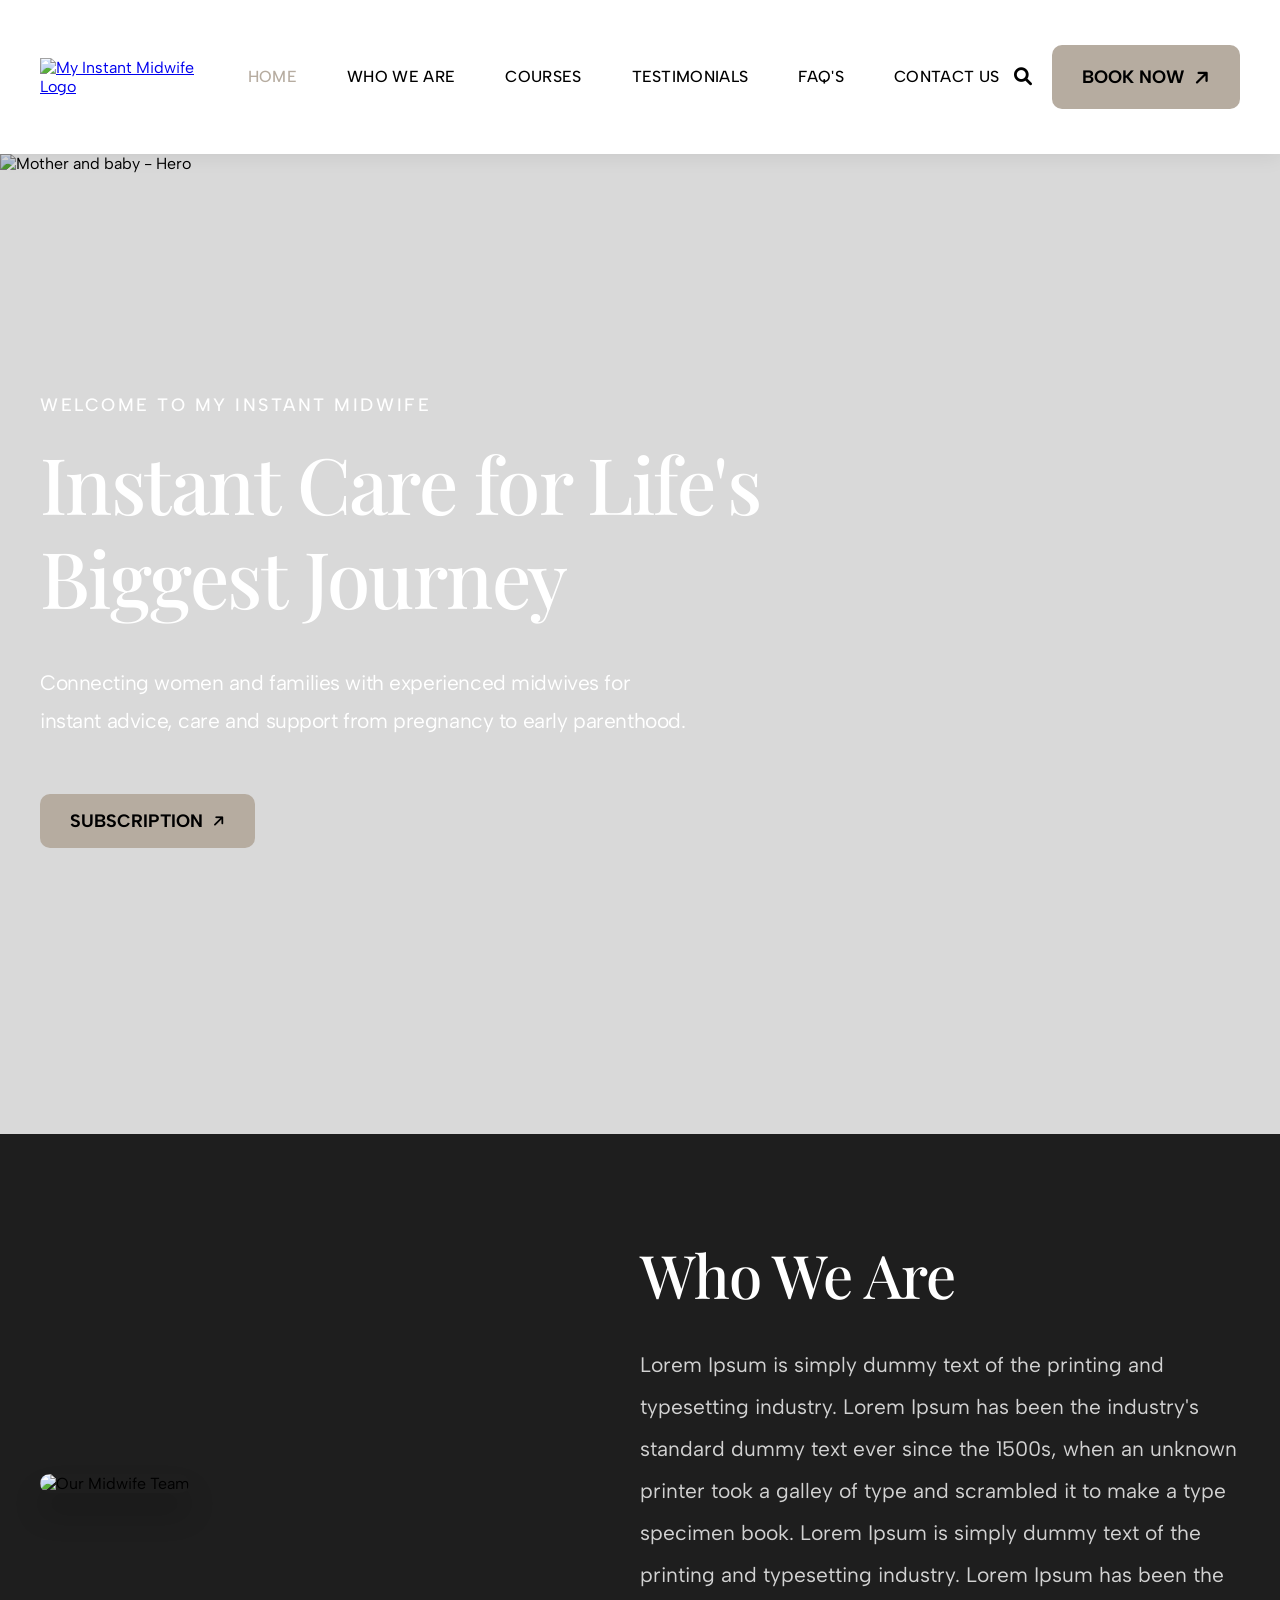
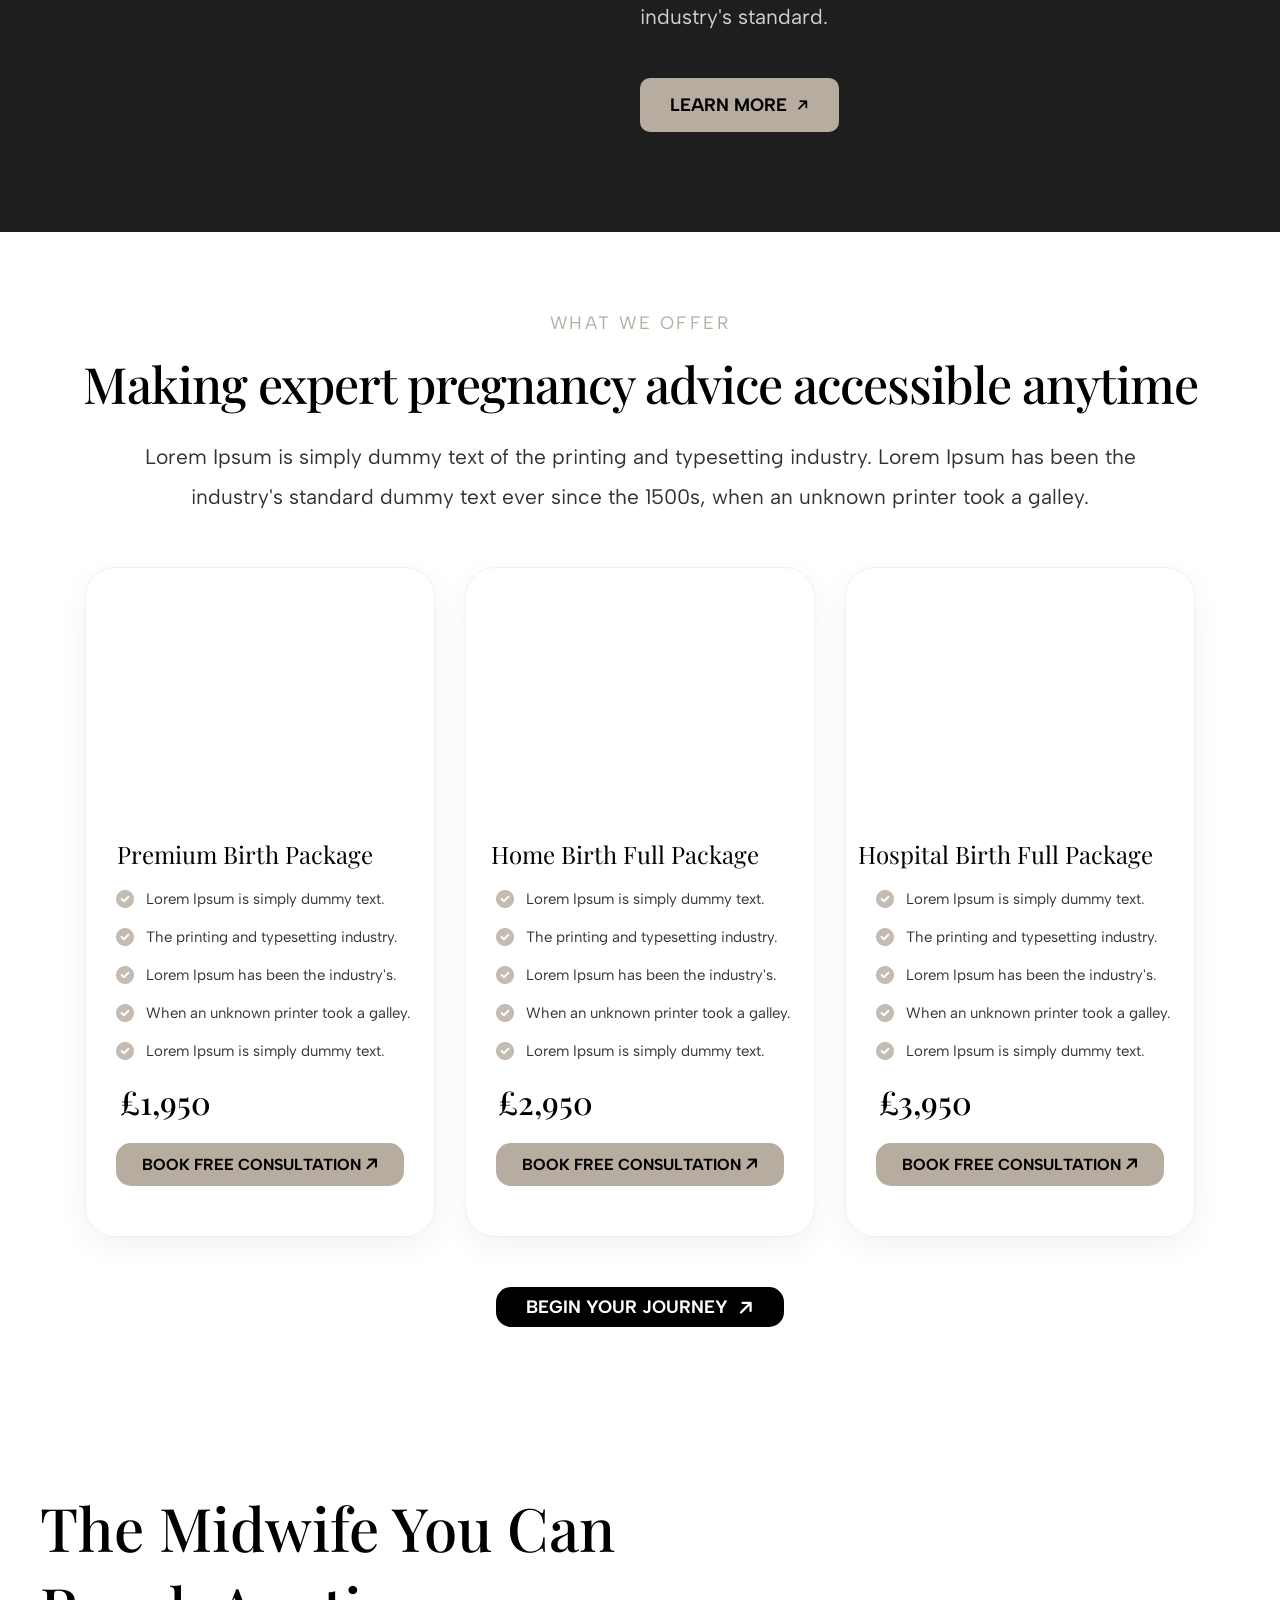
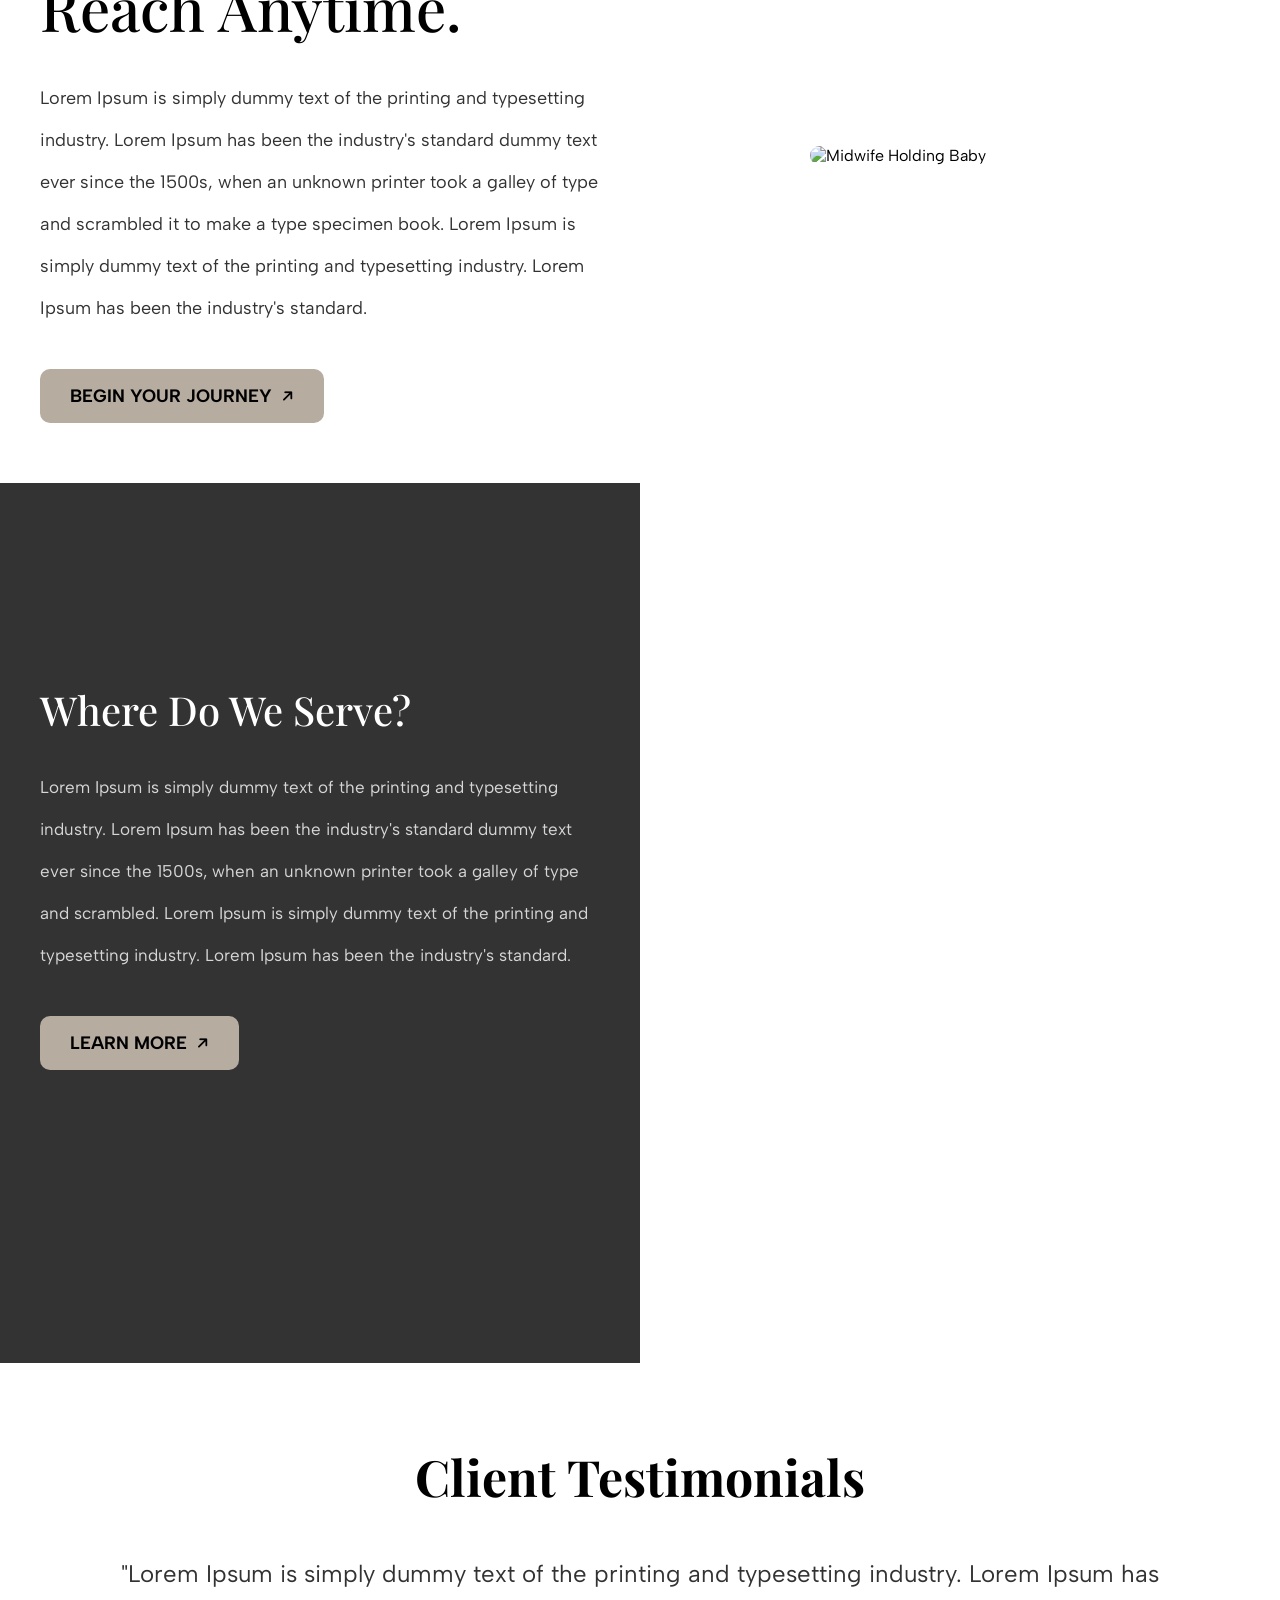
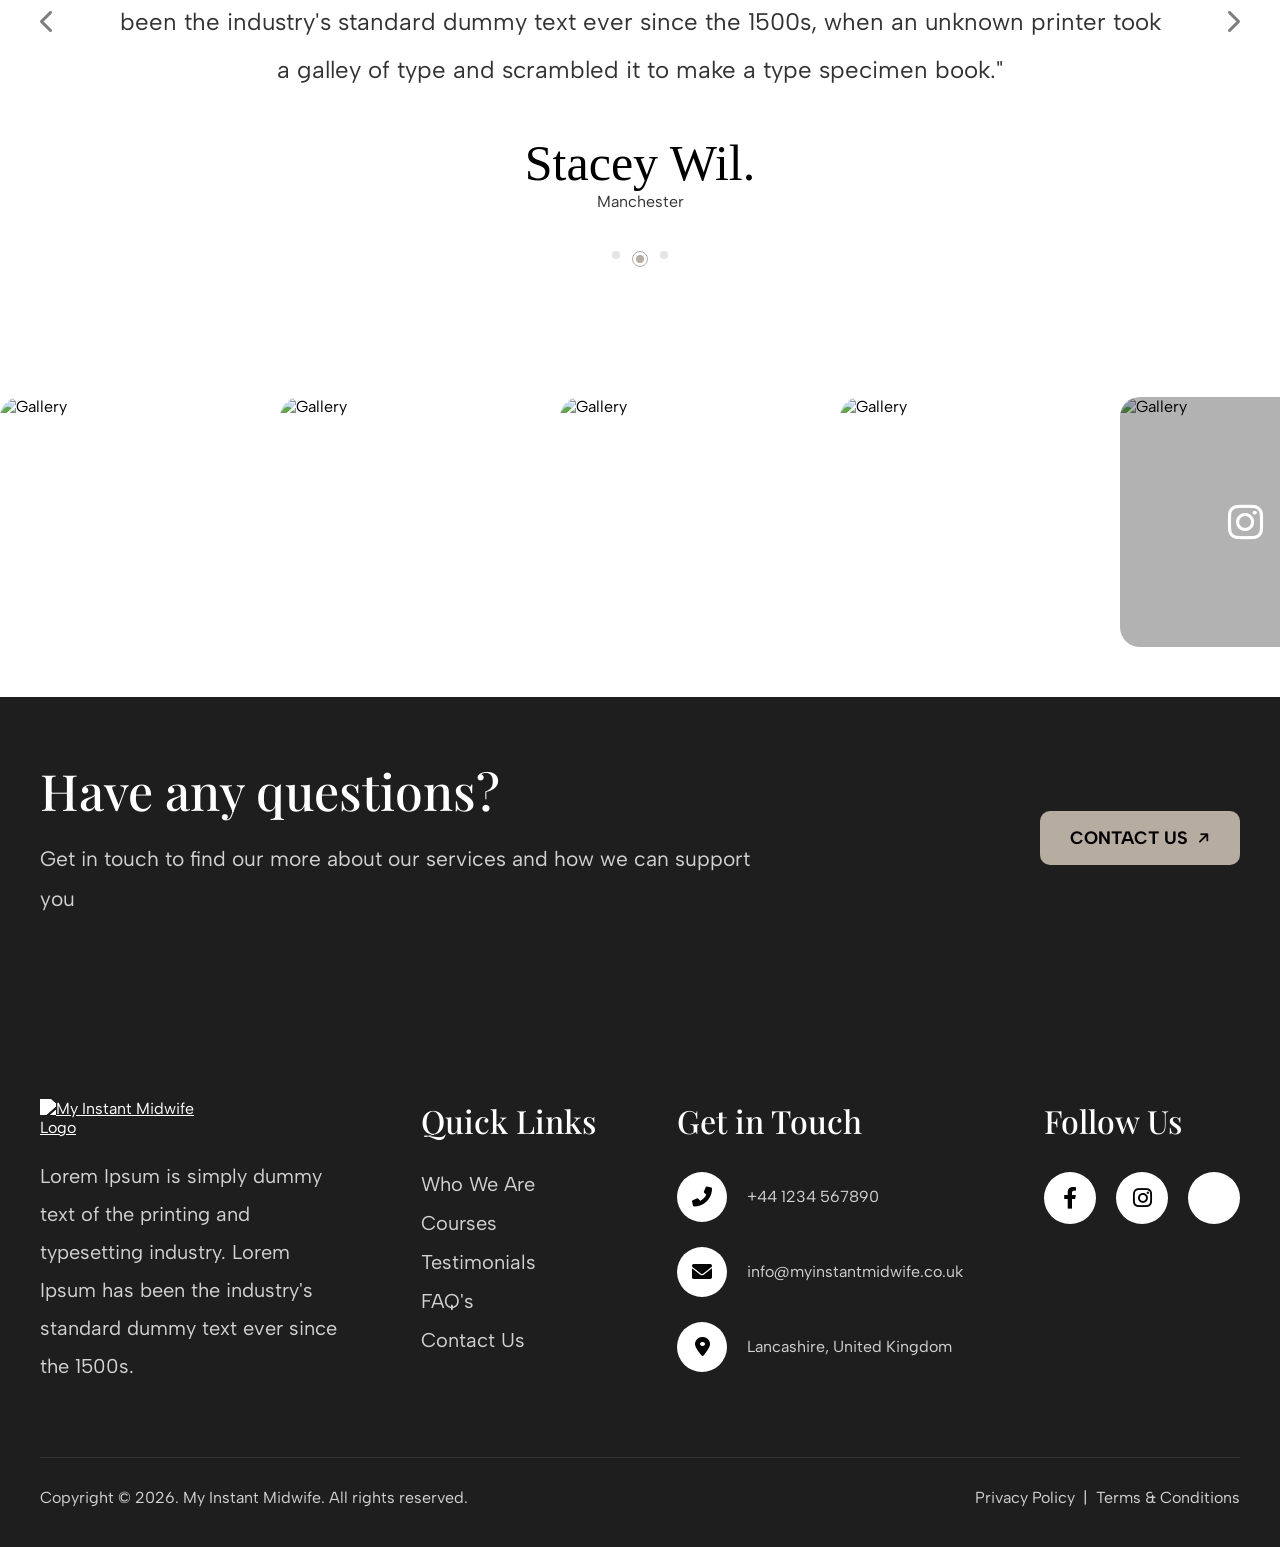
==== commit 16fdca4f: "Update" ====
--- a/index.html
+++ b/index.html
@@ -165,7 +165,7 @@
                         class="fas fa-arrow-right diag-icon"></i></a>
             </div>
             <div class="serve-right">
-                <img src="images/map.png" alt="Service Areas Map">
+                <iframe src="https://www.google.com/maps/embed?pb=!1m18!1m12!1m3!1d19861.602060491376!2d-0.16734979187864688!3d51.5187149124939!2m3!1f0!2f0!3f0!3m2!1i1024!2i768!4f13.1!3m3!1m2!1s0x48761b8f19f0cf03%3A0x843762e6c235cc64!2sMy%20Private%20Midwife!5e0!3m2!1sen!2s!4v1774437513638!5m2!1sen!2s" width="600" height="450" style="border:0;" allowfullscreen="" loading="lazy" referrerpolicy="no-referrer-when-downgrade"></iframe>
             </div>
         </div>
 
--- a/css/style.css
+++ b/css/style.css
@@ -170,7 +170,7 @@
     top: 0;
     left: 0;
     width: 100%;
-    height: 130px;
+    height: 154px;
     display: flex;
     align-items: center;
     justify-content: space-between;
@@ -184,7 +184,7 @@
 /* Logo container */
 .logo {
     width: 193px;
-    height: 130px;
+    height: 154px;
     display: flex;
     align-items: center;
 }
@@ -268,7 +268,7 @@
     position: relative;
     width: 100%;
     height: 980px;
-    margin-top: 130px;
+    margin-top: 154px;
     overflow: hidden;
 }
 
@@ -600,10 +600,12 @@
     overflow: hidden;
 }
 
-.serve-right img {
+.serve-right img,
+.serve-right iframe {
     width: 100%;
     height: 100%;
     object-fit: cover;
+    border: none;
 }
 
 .serve-left h2 {
@@ -727,31 +729,31 @@
 
 /* ==========================================================
    10. GALLERY STRIP
-   Horizontally scrollable image row (drag/swipe).
+   Auto-scrolling infinite marquee loop.
    ========================================================== */
 
 .gallery {
+    padding: 50px 0;
+    background: #fff;
+    overflow: hidden;
+    position: relative;
+    width: 100%;
+}
+
+.gallery-track {
     display: flex;
     gap: 30px;
-    padding: 50px 215px;
-    background: #fff;
-    overflow-x: auto;
-    scroll-behavior: smooth;
-    -webkit-overflow-scrolling: touch;
-    scrollbar-width: none;          /* Firefox */
-    -ms-overflow-style: none;       /* IE/Edge */
-    cursor: grab;
-}
-
-/* Hide scrollbar for Webkit browsers */
-.gallery::-webkit-scrollbar {
-    display: none;
-    width: 0;
-    height: 0;
-}
-
-.gallery:active {
-    cursor: grabbing;
+    width: max-content;
+    animation: scroll-gallery 30s linear infinite;
+}
+
+.gallery-track:hover {
+    animation-play-state: paused;
+}
+
+@keyframes scroll-gallery {
+    0% { transform: translateX(0); }
+    100% { transform: translateX(calc(-50% - 15px)); }
 }
 
 .gallery-item {
@@ -1007,7 +1009,7 @@
     position: relative;
     width: 100%;
     height: 650px;
-    margin-top: 130px;
+    margin-top: 154px;
     background-size: cover;
     background-position: center;
     display: flex;
@@ -1566,8 +1568,7 @@
     .birthing-choices { padding: 80px 40px; }
     .serve-left { padding-left: 40px; }
     .testimonials { padding-left: 40px; padding-right: 40px; }
-    .gallery { padding: 50px 40px; }
-    .gallery img { width: 250px; height: 250px; }
+    .gallery-item { width: 250px; height: 250px; }
     .questions-cta { padding: 60px 40px; }
     .contact-footer { padding-left: 40px; padding-right: 40px; }
     .inner-content { padding: 80px 40px; }
@@ -1651,8 +1652,7 @@
     .testimonial-text { font-size: 18px; line-height: 1.6; }
 
     /* Gallery */
-    .gallery { padding: 50px 20px; gap: 20px; }
-    .gallery img { width: 180px; height: 180px; }
+    .gallery-item { width: 180px; height: 180px; }
 
     /* Footer gallery */
     .footer-gallery { flex-wrap: wrap; }
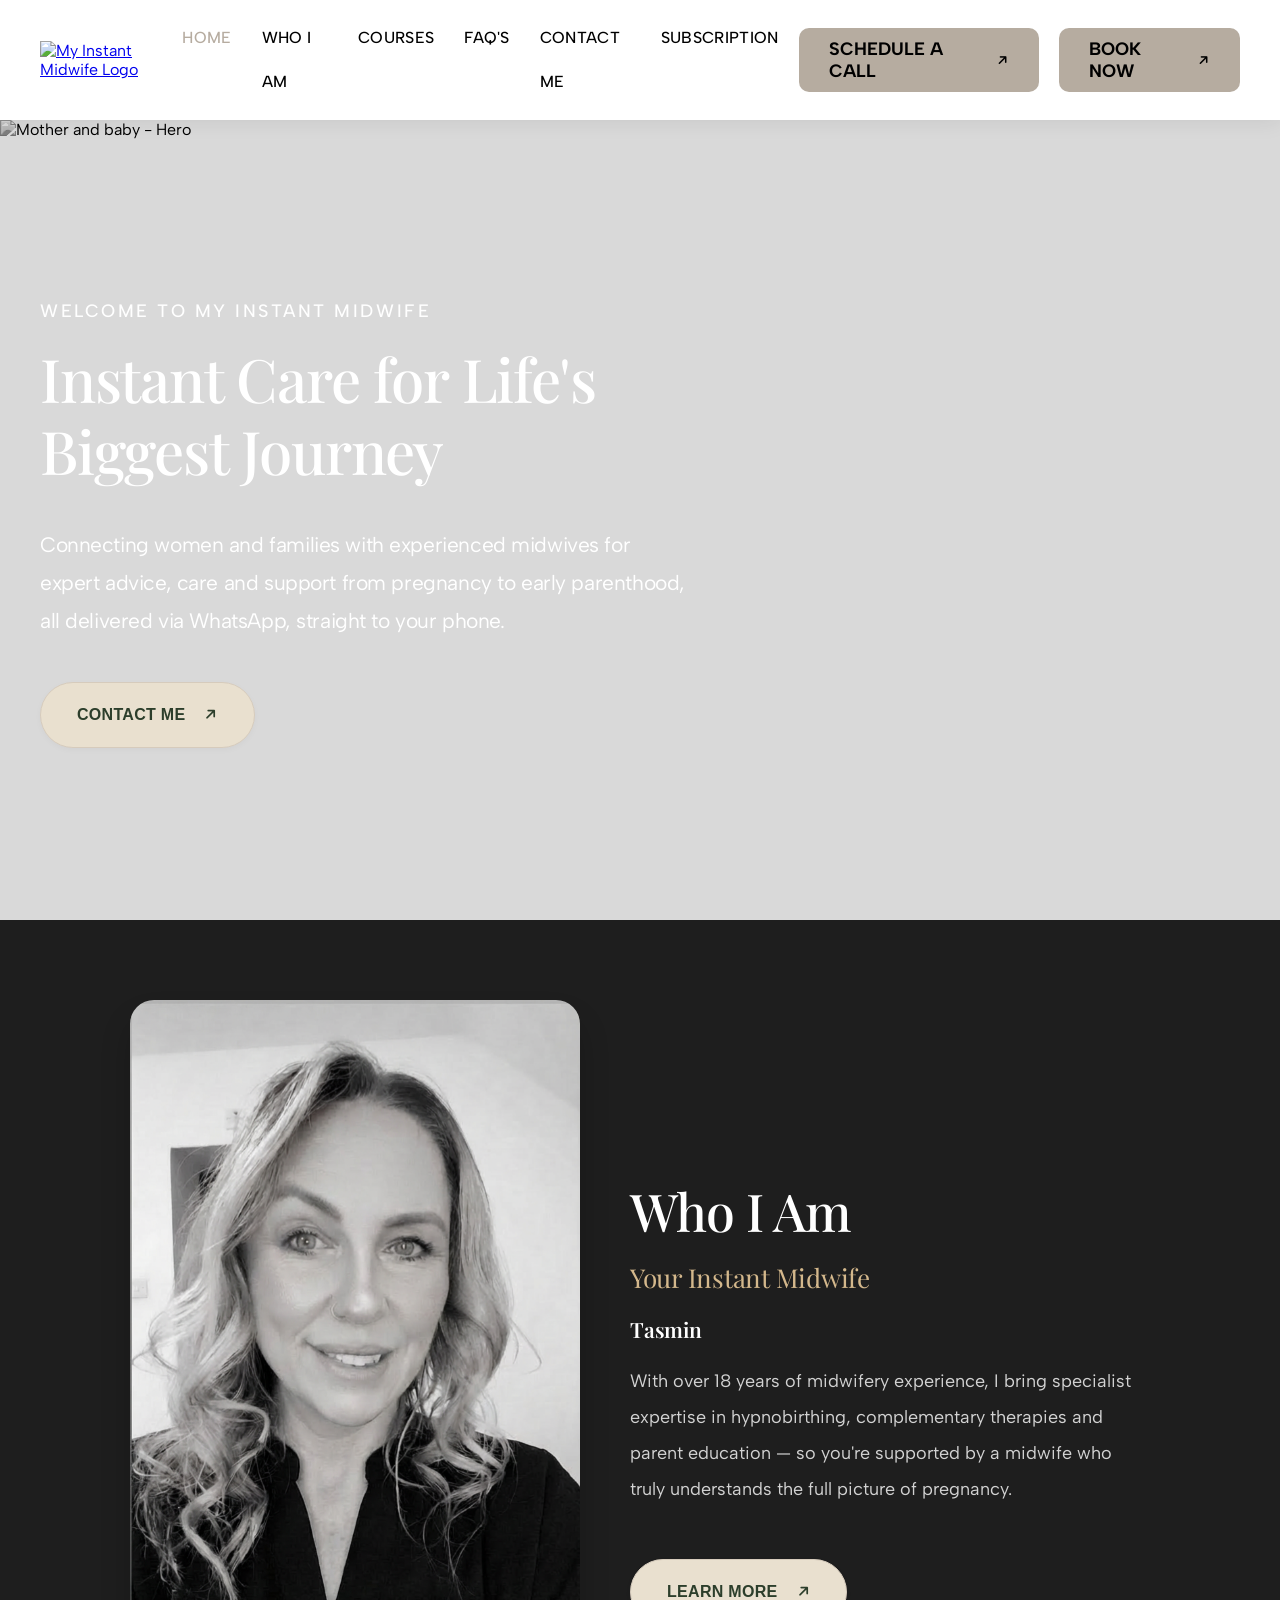
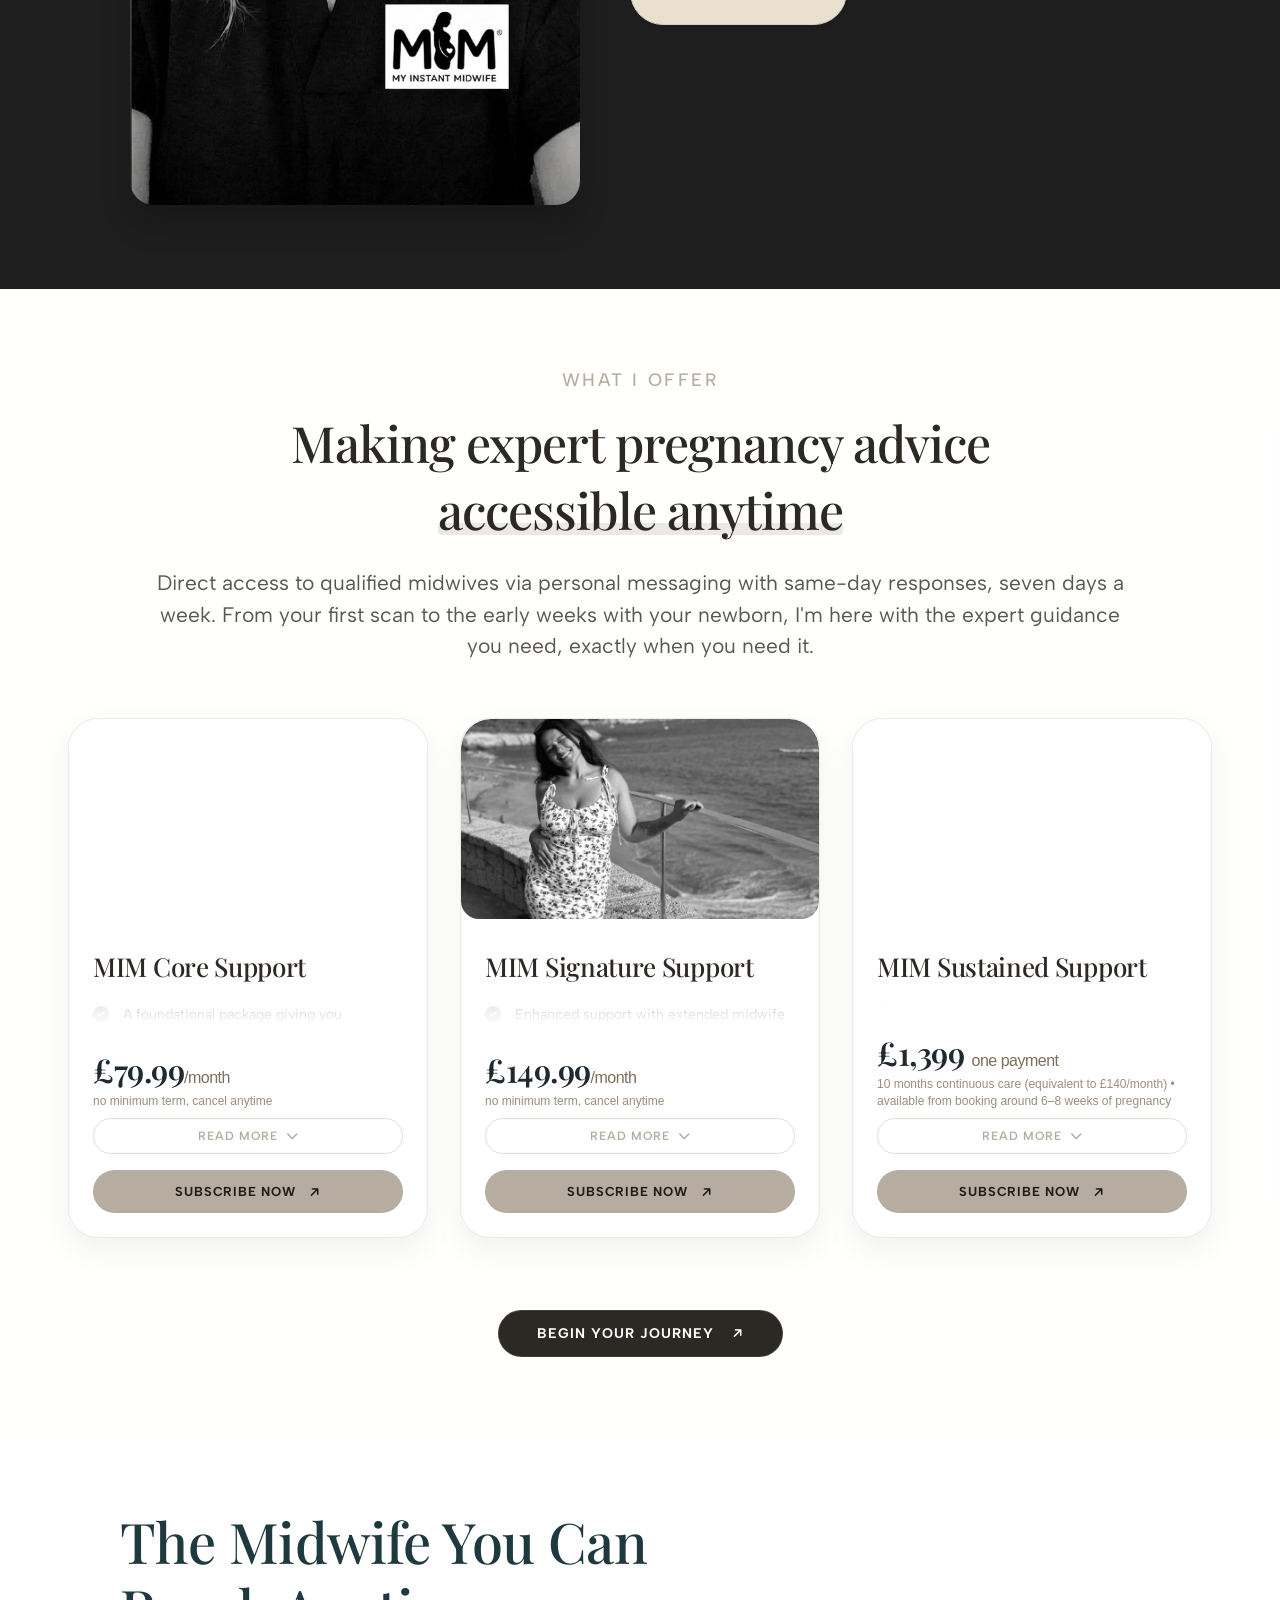
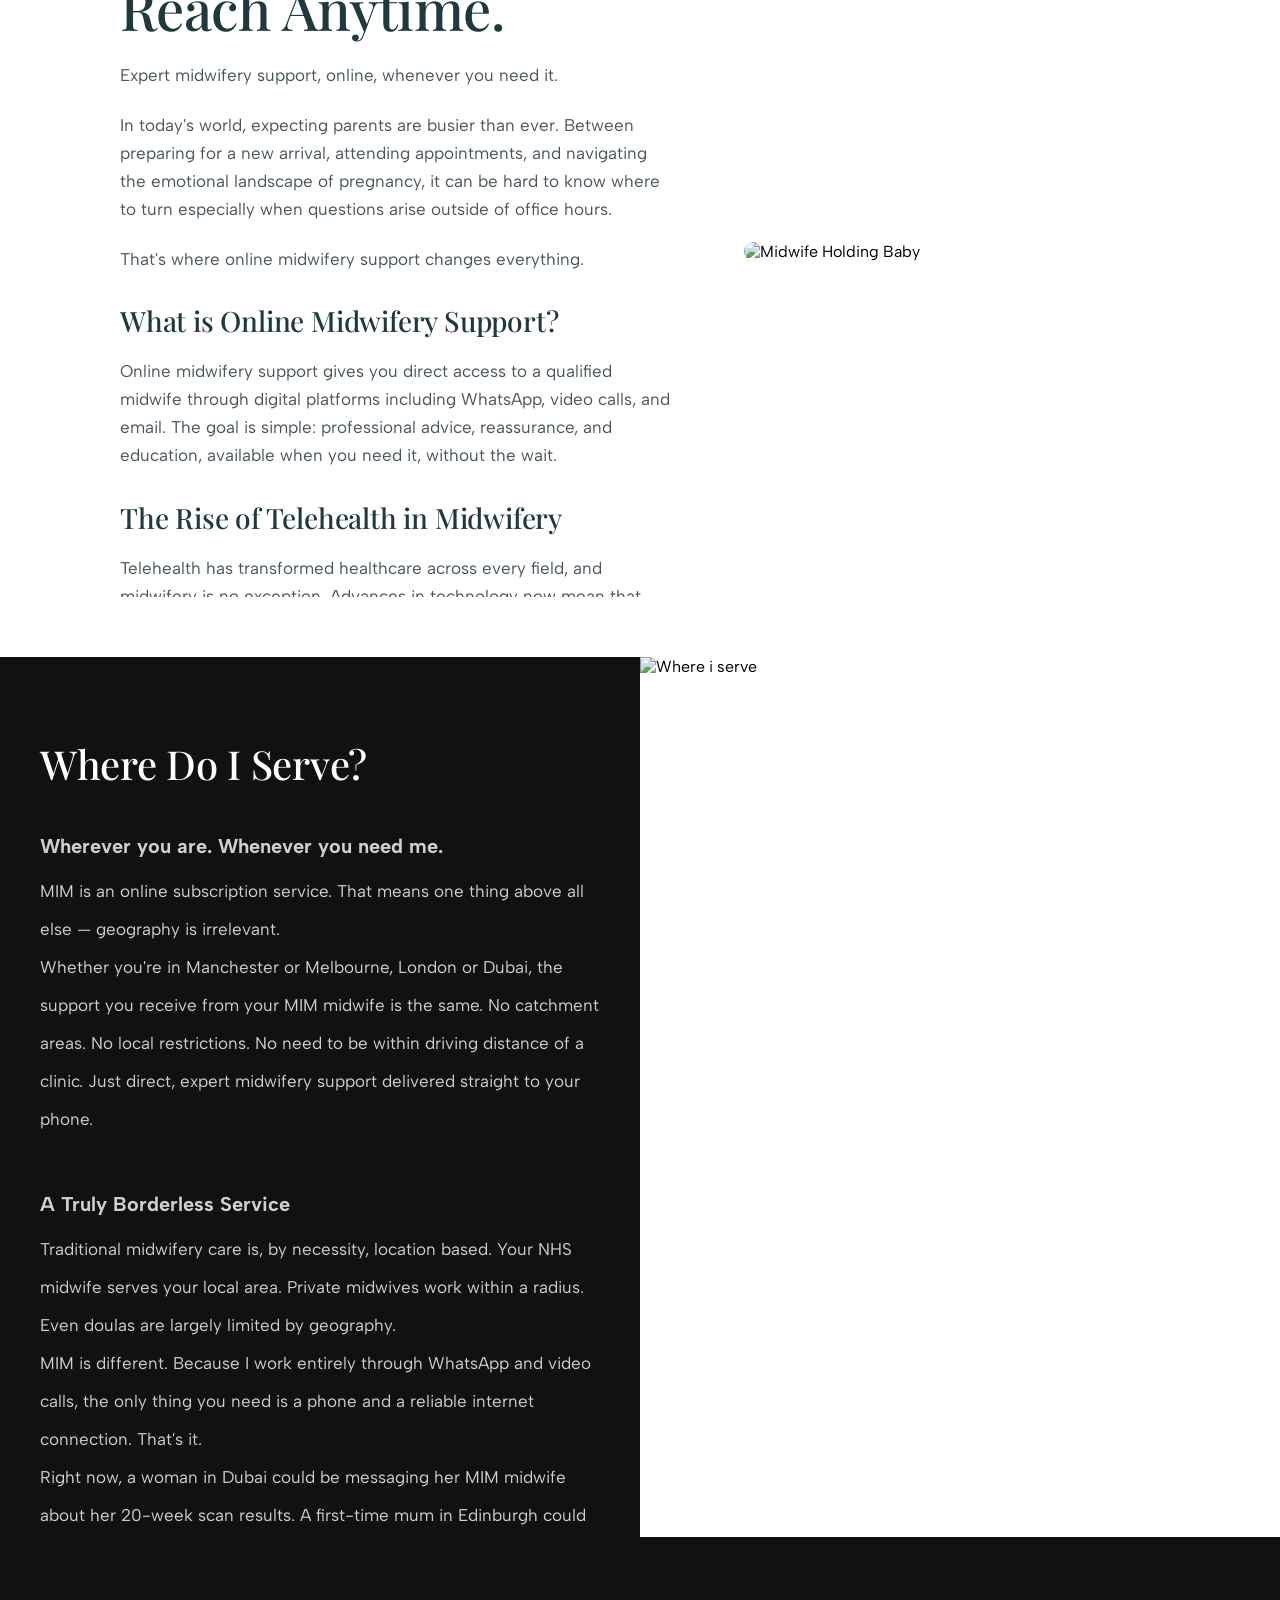
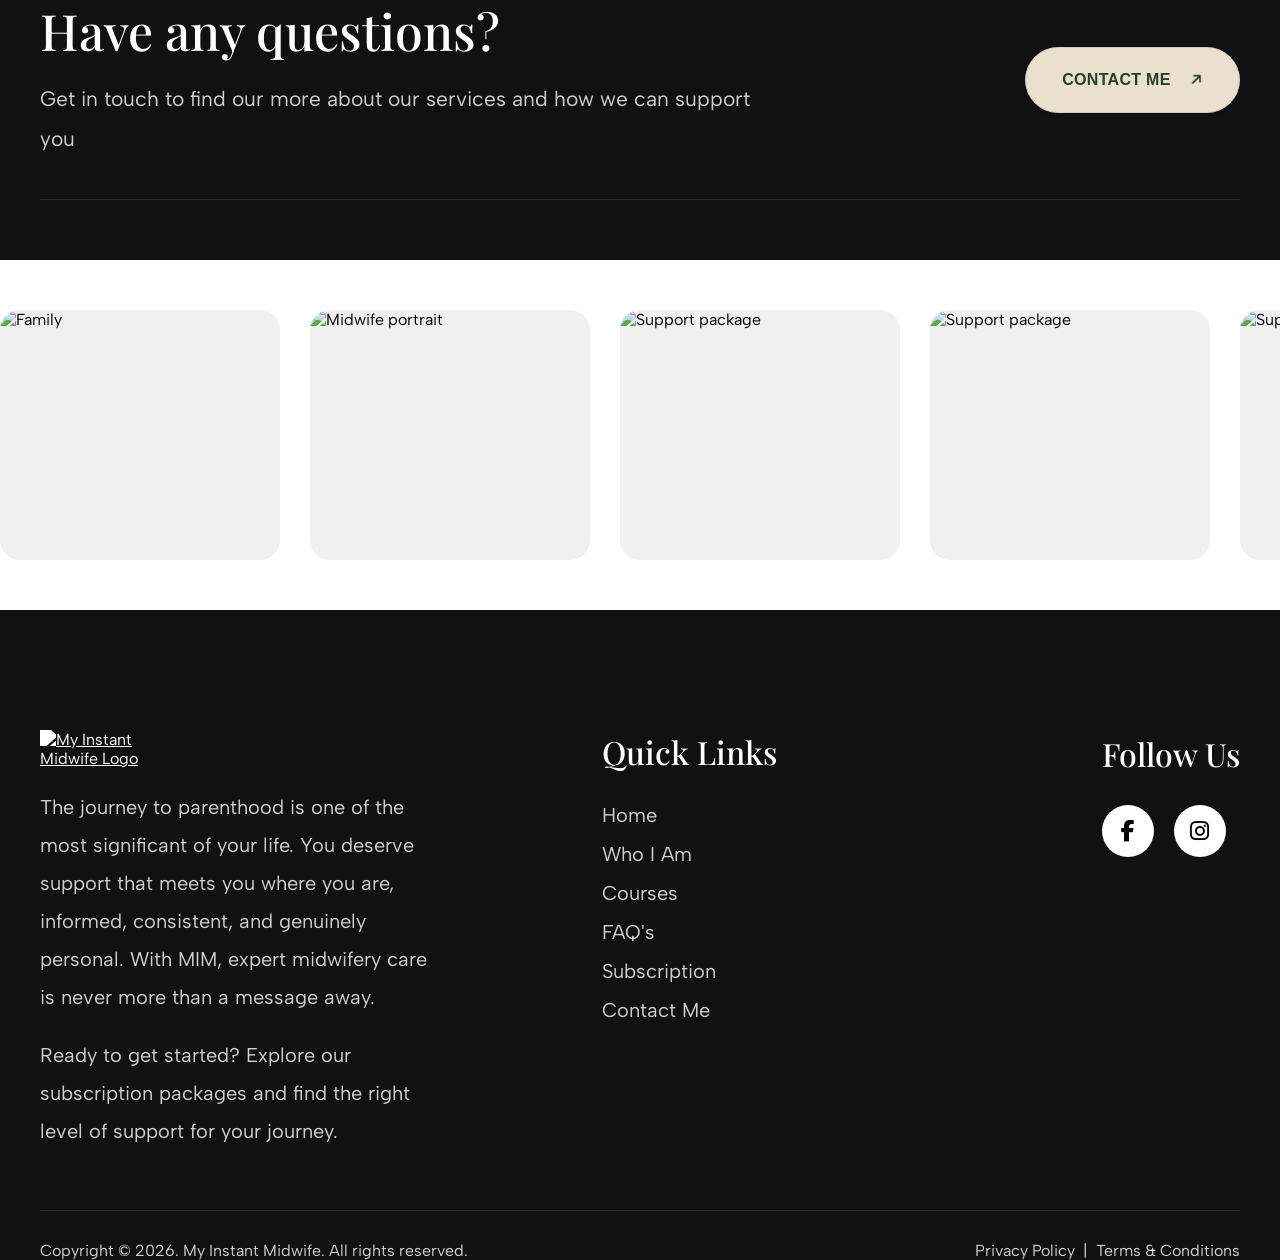
==== commit 8d6d9254: "Merge a081b2f5a6a705e6e776b688bdb43c8f2b7b8c4d into 10766f38cb4b839ae144ff49ad9c659432a8407e" ====
--- a/index.html
+++ b/index.html
@@ -10,7 +10,9 @@
         href="https://fonts.googleapis.com/css2?family=Playfair+Display:wght@400;500;600;700&family=Albert+Sans:wght@400;500;600;700&family=Rochester&display=swap"
         rel="stylesheet">
     <!-- Font Awesome 6 (free icons) -->
-    <link rel="stylesheet" href="https://cdnjs.cloudflare.com/ajax/libs/font-awesome/6.0.0-beta3/css/all.min.css">
+    <link rel="stylesheet" href="https://cdnjs.cloudflare.com/ajax/libs/font-awesome/6.5.1/css/all.min.css" />
+    
+    <link rel="icon" type="image/png" href="images/logo-white.png">
     <!-- Site Stylesheet -->
     <link rel="stylesheet" href="css/style.css">
 </head>
@@ -31,181 +33,210 @@
             <div class="hero-content">
                 <div class="hero-welcome">WELCOME TO MY INSTANT MIDWIFE</div>
                 <div class="hero-title">Instant Care for Life's Biggest Journey</div>
-                <div class="hero-desc">Connecting women and families with experienced midwives for instant advice, care
-                    and support from pregnancy to early parenthood.</div>
+                <div class="hero-desc">Connecting women and families with experienced midwives for expert advice, care
+                    and support from pregnancy to early parenthood, all delivered via WhatsApp, straight to your phone.</div>
             </div>
             <div class="subscription-btn">
-                <a href="pages/contact.html" class="btn-beige">SUBSCRIPTION <i
-                        class="fas fa-arrow-right diag-icon"></i></a>
+                <a href="/contact" class="btn-beige">CONTACT ME <i class="fas fa-arrow-right diag-icon"></i></a>
             </div>
         </section>
 
         <!-- ====== Who We Are Section ======
          Dark background split layout: image left, text right.
          Links to the full "About" page. -->
-        <section class="who-we-are">
-            <div class="who-left">
-                <img src="images/whowe.png" alt="Our Midwife Team">
-            </div>
-            <div class="who-right">
-                <h2>Who We Are</h2>
-                <p>Lorem Ipsum is simply dummy text of the printing and typesetting industry. Lorem Ipsum has been the
-                    industry's standard dummy text ever since the 1500s, when an unknown printer took a galley of type
-                    and scrambled it to make a type specimen book. Lorem Ipsum is simply dummy text of the printing and
-                    typesetting industry. Lorem Ipsum has been the industry's standard.</p>
-                <a href="pages/about.html" class="btn-beige">LEARN MORE <i class="fas fa-arrow-right diag-icon"></i></a>
-            </div>
-        </section>
+      <section class="who-we-are">
+    <div class="who-left">
+        <img src="images/testimonial3.png" alt="Tasmin - Your Instant Midwife">
+    </div>
+    <div class="who-right">
+        <h2>Who I Am</h2>
+        <h3>Your Instant Midwife</h3>
+        <div class="midwife-names">Tasmin</div>
+        <p>With over 18 years of midwifery experience, I bring specialist expertise in hypnobirthing, complementary therapies and parent education — so you're supported by a midwife who truly understands the full picture of pregnancy.</p>
+        <a href="/about" class="btn-beige">LEARN MORE <i class="fas fa-arrow-right diag-icon"></i></a>
+    </div>
+</section>
 
         <!-- ====== Packages / What We Offer Section ======
-         Three pricing cards showcasing birth packages
-         with feature checklists and booking CTAs. -->
-        <section class="packages">
-            <div class="section-sub">WHAT WE OFFER</div>
-            <h2>Making expert pregnancy advice accessible anytime</h2>
-            <div class="packages-desc">Lorem Ipsum is simply dummy text of the printing and typesetting industry. Lorem
-                Ipsum has been the industry's standard dummy text ever since the 1500s, when an unknown printer took a
-                galley.</div>
-            <div class="card-container">
-                <!-- Package Card 1 -->
-                <div class="package-card">
-                    <div class="card-img" style="background-image: url('images/offer1.png');"></div>
-                    <div class="card-title">Premium Birth Package</div>
-                    <div class="check-list">
-                        <div class="check-item"><i class="fas fa-check-circle"></i> Lorem Ipsum is simply dummy text.
-                        </div>
-                        <div class="check-item"><i class="fas fa-check-circle"></i> The printing and typesetting
-                            industry.</div>
-                        <div class="check-item"><i class="fas fa-check-circle"></i> Lorem Ipsum has been the industry's.
-                        </div>
-                        <div class="check-item"><i class="fas fa-check-circle"></i> When an unknown printer took a
-                            galley.</div>
-                        <div class="check-item"><i class="fas fa-check-circle"></i> Lorem Ipsum is simply dummy text.
-                        </div>
-                    </div>
-                    <div class="price">&pound;1,950</div>
-                    <a href="pages/contact.html" class="card-btn">BOOK FREE CONSULTATION <i
-                            class="fas fa-arrow-right diag-icon"></i></a>
+          -->
+    <section class="packages" style="background-image: url('images/bg.png'); background-size: cover; background-position: center; background-repeat: no-repeat;">
+        <div class="section-sub">WHAT I OFFER</div>
+        <h2>Making expert pregnancy advice <span class="highlight">accessible anytime</span></h2>
+        <div class="packages-desc">
+            Direct access to qualified midwives via personal messaging with same-day responses, seven days a week. From your first scan to the early weeks with your newborn, I'm here with the expert guidance you need, exactly when you need it.
+        </div>
+
+        <div class="card-container">
+            <!-- Package Card 1: MIM Core Support -->
+            <div class="package-card" data-expanded="false">
+                <div class="card-img" style="background-image: url('images/offer1.png');"></div>
+                <div class="card-title">MIM Core Support</div>
+                <div class="check-list">
+                    <div class="check-item"><i class="fas fa-check-circle"></i> A foundational package giving you consistent midwife support throughout your pregnancy.</div>
+                    <div class="check-item"><i class="fas fa-check-circle"></i> Daily Email – A gentle daily touchpoint designed to steady anxious thoughts, answer common questions, and offer reassurance you can trust — even on the days you don't reach out.</div>
+                    <div class="check-item"><i class="fas fa-check-circle"></i> WhatsApp Access – Direct access to a midwife via WhatsApp, Monday–Friday 9am–5pm, for reassurance, guidance and quick answers as questions arise.</div>
+                    <div class="check-item"><i class="fas fa-check-circle"></i> Monthly Call – One scheduled 1-hour call per month within service hours focused, uninterrupted time to discuss anything on your mind. Calls are pre-booked and not available on demand.</div>
                 </div>
-                <!-- Package Card 2 -->
-                <div class="package-card">
-                    <div class="card-img" style="background-image: url('images/offer2.png');"></div>
-                    <div class="card-title">Home Birth Full Package</div>
-                    <div class="check-list">
-                        <div class="check-item"><i class="fas fa-check-circle"></i> Lorem Ipsum is simply dummy text.
-                        </div>
-                        <div class="check-item"><i class="fas fa-check-circle"></i> The printing and typesetting
-                            industry.</div>
-                        <div class="check-item"><i class="fas fa-check-circle"></i> Lorem Ipsum has been the industry's.
-                        </div>
-                        <div class="check-item"><i class="fas fa-check-circle"></i> When an unknown printer took a
-                            galley.</div>
-                        <div class="check-item"><i class="fas fa-check-circle"></i> Lorem Ipsum is simply dummy text.
-                        </div>
-                    </div>
-                    <div class="price">&pound;2,950</div>
-                    <a href="pages/contact.html" class="card-btn">BOOK FREE CONSULTATION <i
-                            class="fas fa-arrow-right diag-icon"></i></a>
+                <div class="price">£79.99<span class="price-period">/month</span></div>
+                <div class="price-note">no minimum term, cancel anytime</div>
+                <div class="expand-btn">READ MORE <i class="fas fa-chevron-down expand-icon"></i></div>
+                <a href="/subscription" class="card-btn">SUBSCRIBE NOW <i class="fas fa-arrow-right diag-icon"></i></a>
+            </div>
+
+            <!-- Package Card 2: MIM Signature Support -->
+            <div class="package-card" data-expanded="false">
+                <div class="card-img" style="background-image: url('images/signature-support.jpeg');"></div>
+                <div class="card-title">MIM Signature Support</div>
+                <div class="check-list">
+                    <div class="check-item"><i class="fas fa-check-circle"></i> Enhanced support with extended midwife access for those who want more reassurance, more often.</div>
+                    <div class="check-item"><i class="fas fa-check-circle"></i> Daily Email – A gentle daily touchpoint designed to steady anxious thoughts, answer common questions, and offer reassurance you can trust even on the days you don't reach out.</div>
+                    <div class="check-item"><i class="fas fa-check-circle"></i> WhatsApp Access – Direct access to a midwife via WhatsApp, seven days a week, 7am–11pm extended hours for the moments that can't always wait until Monday morning.</div>
+                    <div class="check-item"><i class="fas fa-check-circle"></i> Monthly Calls – Two scheduled 1-hour calls per month within service hours focused, uninterrupted time to discuss anything on your mind. Calls are pre-booked and not available on demand.</div>
                 </div>
-                <!-- Package Card 3 -->
-                <div class="package-card">
-                    <div class="card-img" style="background-image: url('images/offer3.png');"></div>
-                    <div class="card-title">Hospital Birth Full Package</div>
-                    <div class="check-list">
-                        <div class="check-item"><i class="fas fa-check-circle"></i> Lorem Ipsum is simply dummy text.
-                        </div>
-                        <div class="check-item"><i class="fas fa-check-circle"></i> The printing and typesetting
-                            industry.</div>
-                        <div class="check-item"><i class="fas fa-check-circle"></i> Lorem Ipsum has been the industry's.
-                        </div>
-                        <div class="check-item"><i class="fas fa-check-circle"></i> When an unknown printer took a
-                            galley.</div>
-                        <div class="check-item"><i class="fas fa-check-circle"></i> Lorem Ipsum is simply dummy text.
-                        </div>
-                    </div>
-                    <div class="price">&pound;3,950</div>
-                    <a href="pages/contact.html" class="card-btn">BOOK FREE CONSULTATION <i
-                            class="fas fa-arrow-right diag-icon"></i></a>
+                <div class="price">£149.99<span class="price-period">/month</span></div>
+                <div class="price-note">no minimum term, cancel anytime</div>
+                <div class="expand-btn">READ MORE <i class="fas fa-chevron-down expand-icon"></i></div>
+                <a href="/subscription" class="card-btn">SUBSCRIBE NOW <i class="fas fa-arrow-right diag-icon"></i></a>
+            </div>
+
+            <!-- Package Card 3: MIM Sustained Support -->
+            <div class="package-card" data-expanded="false">
+                <div class="card-img" style="background-image: url('images/offer3.png');"></div>
+                <div class="card-title">MIM Sustained Support</div>
+                <div class="check-list">
+                    <div class="check-item"><i class="fas fa-check-circle"></i> Complete continuity of care from early pregnancy through to the postpartum period one package, one midwife, one uninterrupted journey.</div>
+                    <div class="check-item"><i class="fas fa-check-circle"></i> Full Signature-Level Support – Everything included in MIM Signature Support daily emails, extended WhatsApp access seven days a week, and two scheduled calls per month from booking through to early parenthood.</div>
+                    <div class="check-item"><i class="fas fa-check-circle"></i> Antenatal Education – Structured education through downloadable resources covering hypnobirthing, biomechanics in labour, understanding your scans, and evidence-based birth and postnatal preparation.</div>
+                    <div class="check-item"><i class="fas fa-check-circle"></i> Extended Postnatal Support – Support doesn't stop at birth. Sustained Support continues through the postpartum period, covering infant feeding, recovery, and the transition into early parenthood.</div>
+                    <div class="check-item"><i class="fas fa-check-circle"></i> Designed for those who want to prepare, not just react. Rather than deciding month by month, Sustained Support removes uncertainty and decision fatigue giving you one complete care pathway from the very beginning.</div>
                 </div>
-            </div>
-            <div class="begin-journey">
-                <a href="pages/courses.html" class="btn-dark">BEGIN YOUR JOURNEY <i
-                        class="fas fa-arrow-right diag-icon"></i></a>
-            </div>
-        </section>
-
+                <div class="price">£1,399 <span class="price-period">one payment</span></div>
+                <div class="price-note">10 months continuous care (equivalent to £140/month) • available from booking around 6–8 weeks of pregnancy</div>
+                <div class="expand-btn">READ MORE <i class="fas fa-chevron-down expand-icon"></i></div>
+                <a href="/subscription" class="card-btn">SUBSCRIBE NOW <i class="fas fa-arrow-right diag-icon"></i></a>
+            </div>
+        </div>
+
+        <div class="begin-journey">
+            <a href="/contact" class="btn-dark">BEGIN YOUR JOURNEY <i class="fas fa-arrow-right diag-icon"></i></a>
+        </div>
+    </section>
         <!-- ====== The Midwife You Can Reach Anytime ======
          Split layout: text left, image right.
          Emphasises 24/7 availability. -->
-        <section class="midwife-section">
-            <div class="midwife-text">
-                <h2>The Midwife You Can Reach Anytime.</h2>
-                <p>Lorem Ipsum is simply dummy text of the printing and typesetting industry. Lorem Ipsum has been the
-                    industry's standard dummy text ever since the 1500s, when an unknown printer took a galley of type
-                    and scrambled it to make a type specimen book. Lorem Ipsum is simply dummy text of the printing and
-                    typesetting industry. Lorem Ipsum has been the industry's standard.</p>
-                <a href="pages/courses.html" class="btn-beige">BEGIN YOUR JOURNEY <i
-                        class="fas fa-arrow-right diag-icon"></i></a>
-            </div>
-            <div class="midwife-img">
-                <img src="images/journy.png" alt="Midwife Holding Baby">
-            </div>
-        </section>
-
-        <!-- ====== Where Do We Serve? ======
-         Split 50/50 layout: dark text panel left, map image right. -->
-        <div class="serve-section">
-            <div class="serve-left">
-                <h2>Where Do We Serve?</h2>
-                <p>Lorem Ipsum is simply dummy text of the printing and typesetting industry. Lorem Ipsum has been the
-                    industry's standard dummy text ever since the 1500s, when an unknown printer took a galley of type
-                    and scrambled. Lorem Ipsum is simply dummy text of the printing and typesetting industry. Lorem
-                    Ipsum has been the industry's standard.</p>
-                <a href="pages/contact.html" class="btn-beige">LEARN MORE <i
-                        class="fas fa-arrow-right diag-icon"></i></a>
-            </div>
-            <div class="serve-right">
-                <iframe src="https://www.google.com/maps/embed?pb=!1m18!1m12!1m3!1d19861.602060491376!2d-0.16734979187864688!3d51.5187149124939!2m3!1f0!2f0!3f0!3m2!1i1024!2i768!4f13.1!3m3!1m2!1s0x48761b8f19f0cf03%3A0x843762e6c235cc64!2sMy%20Private%20Midwife!5e0!3m2!1sen!2s!4v1774437513638!5m2!1sen!2s" width="600" height="450" style="border:0;" allowfullscreen="" loading="lazy" referrerpolicy="no-referrer-when-downgrade"></iframe>
-            </div>
-        </div>
-
-        <!-- ====== Client Testimonials Slider ======
-         Rotating quotes with dot navigation.
-         Controlled by script.js testimonial slider. -->
-        <section class="testimonials">
-            <h2>Client Testimonials</h2>
-            <div class="testimonial-wrap">
-                <button class="nav-arrow left" aria-label="Previous"><i class="fas fa-chevron-left"></i></button>
-                <div class="testimonial-text" id="testimonialText">"Lorem Ipsum is simply dummy text of the printing and
-                    typesetting industry. Lorem Ipsum has been the industry's standard dummy text ever since the 1500s,
-                    when
-                    an unknown printer took a galley of type and scrambled it to make a type specimen book."</div>
-                <button class="nav-arrow right" aria-label="Next"><i class="fas fa-chevron-right"></i></button>
-            </div>
-            <div class="client-name">Stacey Wil.</div>
-            <div class="client-location">Manchester</div>
-            <div class="dots">
-                <div class="dot"></div>
-                <div class="dot active"></div>
-                <div class="dot"></div>
-            </div>
-        </section>
+     <section class="midwife-section">
+        <!-- LEFT: scrollable content column with HIDDEN scrollbar (but still scrolls via mousewheel/touch) -->
+        <div class="midwife-text">
+            <h2>The Midwife You Can Reach Anytime.</h2>
+            <div class="rich-content">
+                <p>Expert midwifery support, online, whenever you need it.</p>
+
+                <p>In today's world, expecting parents are busier than ever. Between preparing for a new arrival, attending appointments, and navigating the emotional landscape of pregnancy, it can be hard to know where to turn especially when questions arise outside of office hours.</p>
+
+                <p>That's where online midwifery support changes everything.</p>
+
+                <h3>What is Online Midwifery Support?</h3>
+                <p>Online midwifery support gives you direct access to a qualified midwife through digital platforms including WhatsApp, video calls, and email. The goal is simple: professional advice, reassurance, and education, available when you need it, without the wait.</p>
+
+                <h3>The Rise of Telehealth in Midwifery</h3>
+                <p>Telehealth has transformed healthcare across every field, and midwifery is no exception. Advances in technology now mean that expert midwifery support is no longer limited to a clinic appointment — it can reach you at home, at work, or wherever life takes you. For expecting parents, that accessibility is invaluable.</p>
+
+                <h3>The Benefits of Instant Midwifery Support</h3>
+                <h4>Immediate Reassurance</h4>
+                <p>Pregnancy doesn't keep office hours, and neither do worries. Having access to a midwife in the evening, at weekends, or during those quiet moments when anxiety creeps in can make an enormous difference. A question answered promptly is far less likely to spiral into unnecessary stress.</p>
+
+                <h4>Personalised Care</h4>
+                <p>Every pregnancy is different. Online support allows your midwife to get to know you — your history, your concerns, your preferences — and offer advice that's tailored to your specific journey, not a generic response.</p>
+
+                <h4>Convenience and Flexibility</h4>
+                <p>Life doesn't pause for pregnancy. Online midwifery support fits around your schedule, giving you access to expert guidance wherever you are, without the need to travel or wait for an appointment.</p>
+
+                <h4>Education and Resources</h4>
+                <p>Knowledge is empowering. Online support can include access to downloadable resources and structured education covering everything from birth preparation to infant feeding — helping you make informed decisions with confidence.</p>
+
+                <h4>Emotional Support</h4>
+                <p>Pregnancy can be an emotional rollercoaster. Having a trusted midwife to talk to — someone who knows your story — provides a consistency of care that goes beyond clinical advice. Whether you're anxious, overwhelmed, or simply need reassurance, that connection matters.</p>
+
+                <h3>Real Stories</h3>
+                <p><strong>Sarah, 5 Days Postpartum</strong><br>Sarah was struggling with feeding in the early hours and feeling increasingly anxious. She messaged her MIM midwife and within minutes had a calm, clear response that gave her both practical guidance and genuine reassurance. Her confidence grew from that moment.</p>
+
+                <p><strong>Mark and Lisa, First-Time Parents</strong><br>With so many questions and a due date approaching, Mark and Lisa used MIM to attend virtual sessions and access personalised resources. They arrived at birth feeling prepared, supported, and ready.</p>
+
+                <h3>Making the Most of Your Support</h3>
+                <ul>
+                    <li><strong>Come prepared.</strong> Before reaching out, jot down any questions or concerns — it helps you cover everything and gets the most from your time with your midwife.</li>
+                    <li><strong>Keep a pregnancy journal.</strong> Tracking your symptoms, feelings, and questions over time gives your midwife valuable context and helps you feel more in control of your journey.</li>
+                    <li><strong>Trust the process.</strong> Online support can feel unfamiliar at first, but the women who embrace it consistently tell us it transformed their experience. Expert care, just a message away.</li>
+                </ul>
+
+                <h3>A Note on How I Work</h3>
+                <p>MIM works alongside your NHS midwifery team, not instead of it. I'm here for the space between appointments — the questions, the worries, the moments that need more than a 20-minute slot can offer.I ensure you are never without support.</p>
+
+                <h3>Final Thoughts</h3>
+                <p>The journey to parenthood is one of the most significant of your life. You deserve support that meets you where you are — informed, consistent, and genuinely personal. With MIM, expert midwifery care is never more than a message away.</p>
+
+                <p>Ready to get started? Explore our subscription packages and find the right level of support for your journey.</p>
+            </div>
+            <!-- CTA exactly as requested -->
+            <a href="/courses" class="btn-beige">FIND MY Courses <i class="fas fa-arrow-right diag-icon"></i></a>
+        </div>
+
+        <!-- RIGHT COLUMN: image remains visible, no scroll needed -->
+        <div class="midwife-img">
+           
+           <img src="images/testimonial8.jpeg" alt="Midwife Holding Baby">
+           
+        </div>
+    </section>
+       <!-- ====== Where Do We Serve? ======
+     Split 50/50 layout: dark text panel left, map image right.
+     Text is in ONE section on left, no column division.
+     Scrolls without scrollbar if content exceeds height.
+-->
+
+<div class="serve-section">
+  <div class="serve-left">
+    <h2>Where Do I Serve?</h2>
+    
+    <!-- All content in one single flow, no column division -->
+    <p><strong>Wherever you are. Whenever you need me.</strong><br>
+    MIM is an online subscription service. That means one thing above all else — geography is irrelevant.<br>
+    Whether you're in Manchester or Melbourne, London or Dubai, the support you receive from your MIM midwife is the same. No catchment areas. No local restrictions. No need to be within driving distance of a clinic. Just direct, expert midwifery support delivered straight to your phone.</p>
+    
+    <p><strong>A Truly Borderless Service</strong><br>
+    Traditional midwifery care is, by necessity, location based. Your NHS midwife serves your local area. Private midwives work within a radius. Even doulas are largely limited by geography.<br>
+    MIM is different. Because I work entirely through WhatsApp and video calls, the only thing you need is a phone and a reliable internet connection. That's it.<br>
+    Right now, a woman in Dubai could be messaging her MIM midwife about her 20-week scan results. A first-time mum in Edinburgh could be on a video call discussing her birth preferences. A new mother in rural Cornwall miles from the nearest midwifery unit could be getting feeding support at 10pm.<br>
+    All at the same time. All with the same quality of care.</p>
+    
+    <p><strong>Who is MIM For?</strong><br>
+    MIM is for any woman who wants expert midwifery support beyond what the standard system provides — regardless of where she lives.<br>
+    This includes women who are living or working abroad and want UK-qualified midwifery expertise. Women in rural or remote areas where access to support is limited. Women in busy cities who simply can't get an appointment when they need one. Expats navigating a foreign healthcare system during pregnancy. And anyone who wants the reassurance of a dedicated midwife, available consistently, throughout their entire journey.</p>
+    
+    <p><strong>The Only Thing That Matters is You</strong><br>
+    I built MIM to remove barriers. The barrier of distance. The barrier of waiting rooms. The barrier of catching a midwife between appointments. With MIM, none of that exists.<br>
+    Wherever you are in the world, your midwife is one message away.<br>
+    MIM is available to anyone with a UK bank account and a smartphone. Subscriptions are monthly with no minimum term or choose Sustained Support for complete continuity across your full pregnancy journey.</p>
+    
+    <!-- Call to Action button -->
+    <a href="/subscription" class="btn-beige">
+      FIND MY SUBSCRIPTION <i class="fas fa-arrow-right diag-icon"></i>
+    </a>
+  </div>
+  
+  <div class="serve-right">
+    <img src="images/offer3.png" alt="Where i serve" loading="lazy">
+  </div>
+</div>
+
+
+
 
         <!-- ====== Gallery Images Row ======
          Horizontally scrollable image strip showing
          family/birth photography. Drag or swipe to scroll. -->
-        <div class="gallery">
-            <div class="gallery-item"><img src="images/testimonial1.png" alt="Gallery"></div>
-            <div class="gallery-item"><img src="images/testimonial5.png" alt="Gallery"></div>
-            <div class="gallery-item"><img src="images/testimonial2.png" alt="Gallery"></div>
-            <div class="gallery-item"><img src="images/testimonial3.png" alt="Gallery"></div>
-            <div class="gallery-item show-overlay">
-                <img src="images/testimonial7.png" alt="Gallery">
-                <div class="ig-overlay"><i class="fab fa-instagram"></i></div>
-            </div>
-            <div class="gallery-item"><img src="images/testimonial6.png" alt="Gallery"></div>
-        </div>
-
+
+        
         <!-- ====== Footer (injected by components.js) ====== -->
         <div id="footer-placeholder"></div>
 
@@ -216,4 +247,4 @@
     <script src="js/script.js"></script>
 </body>
 
-</html>+</html>
--- a/css/style.css
+++ b/css/style.css
@@ -35,7 +35,7 @@
     --text-dark: #000000;
     --text-light: #ffffff;
     --bg-dark: #1E1E1E;
-    
+
     --font-heading: 'Playfair Display', serif;
     --font-body: 'Albert Sans', sans-serif;
     --font-script: 'Rochester', cursive;
@@ -61,6 +61,7 @@
     max-width: 1920px;
     margin: 0 auto;
     background: #FFFFFF;
+    padding-top: 154px;
 }
 
 
@@ -76,7 +77,7 @@
     gap: 10px;
     background: var(--primary-color);
     border-radius: 10px;
-    padding: 9px 30px;
+    padding: 9px 20px;
     font-family: var(--font-body);
     font-weight: 700;
     font-size: 18px;
@@ -127,8 +128,8 @@
     align-items: center;
     justify-content: center;
     gap: 10px;
-    background: transparent;
-    border: 2px solid #FFFFFF;
+    background: #B6ACA0;
+    border: 2px solid #B6ACA0;
     border-radius: 10px;
     padding: 9px 30px;
     font-family: 'Albert Sans', sans-serif;
@@ -136,7 +137,7 @@
     font-size: 16px;
     line-height: 36px;
     text-transform: uppercase;
-    color: #FFFFFF;
+    color: #000000;
     cursor: pointer;
     transition: all 0.3s ease;
     text-decoration: none;
@@ -149,7 +150,8 @@
 }
 
 .btn-outline:hover {
-    background: rgba(255, 255, 255, 0.15);
+    background: transparent;
+    color: #FFFFFF;
     transform: translateY(-2px);
 }
 
@@ -268,7 +270,7 @@
     position: relative;
     width: 100%;
     height: 980px;
-    margin-top: 154px;
+    margin-top: 0;
     overflow: hidden;
 }
 
@@ -285,6 +287,7 @@
     width: 100%;
     height: 100%;
     object-fit: cover;
+    filter: grayscale(100%);
 }
 
 /* Dark overlay on hero image */
@@ -295,13 +298,13 @@
     left: 0;
     width: 100%;
     height: 100%;
-    background: linear-gradient(0deg, rgba(0,0,0,0.15), rgba(0,0,0,0.15));
+    background: linear-gradient(0deg, rgba(0, 0, 0, 0.15), rgba(0, 0, 0, 0.15));
 }
 
 /* Hero text content - positioned absolutely */
 .hero-content {
     position: absolute;
-    left: 215px;
+    left: 120px;
     top: 240px;
     z-index: 2;
 }
@@ -338,44 +341,45 @@
 /* CTA button below hero text */
 .subscription-btn {
     position: absolute;
-    left: 215px;
+    left: 120px;
     top: 640px;
     z-index: 2;
 }
 
 
 /* ==========================================================
+ /* ==========================================================
    5. WHO WE ARE SECTION
    Dark background, image left + text right.
    ========================================================== */
-
 .who-we-are {
     position: relative;
     background: #1E1E1E;
     padding: 100px 0;
     display: flex;
     align-items: center;
-    justify-content: space-between;
+    justify-content: center;
     flex-wrap: wrap;
+    gap: 80px;
 }
 
 .who-left {
-    margin-left: 205px;
-    max-width: 400px;
-    flex: 1;
+    margin-left: 0;
+    max-width: 500px;
+    flex: 0 0 auto;
 }
 
 .who-left img {
     width: 100%;
     border-radius: 24px;
-    box-shadow: 0 20px 30px rgba(0,0,0,0.2);
+    box-shadow: 0 20px 30px rgba(0, 0, 0, 0.2);
 }
 
 .who-right {
-    margin-right: 240px;
+    margin-right: 0;
     max-width: 600px;
     color: white;
-    flex: 1;
+    flex: 0 1 600px;
 }
 
 .who-right h2 {
@@ -384,245 +388,1543 @@
     font-weight: 500;
     letter-spacing: -0.02em;
     color: #FFFFFF;
-    margin-bottom: 30px;
+    margin-bottom: 15px;
+}
+
+.who-right h3 {
+    font-family: 'Playfair Display', serif;
+    font-size: 28px;
+    font-weight: 400;
+    letter-spacing: -0.01em;
+    color: #D4B88C;
+    margin-bottom: 20px;
+}
+
+.who-right .midwife-names {
+    font-family: 'Playfair Display', serif;
+    font-size: 22px;
+    font-weight: 600;
+    color: #FFFFFF;
+    margin-bottom: 20px;
+    letter-spacing: -0.01em;
 }
 
 .who-right p {
-    font-size: 21px;
+    font-size: 20px;
     line-height: 42px;
     opacity: 0.8;
     margin-bottom: 40px;
 }
 
-
 /* ==========================================================
-   6. PACKAGES / WHAT WE OFFER
-   Centered section with three pricing cards.
+   RESPONSIVE BREAKPOINTS
    ========================================================== */
 
+/* Large Desktop 1920px */
+@media (min-width: 1920px) {
+    .who-we-are {
+        gap: 120px;
+        padding: 120px 0;
+    }
+    
+    .who-left {
+        max-width: 550px;
+    }
+    
+    .who-right {
+        max-width: 650px;
+    }
+    
+    .who-right h2 {
+        font-size: 70px;
+    }
+    
+    .who-right h3 {
+        font-size: 32px;
+    }
+    
+    .who-right .midwife-names {
+        font-size: 24px;
+    }
+    
+    .who-right p {
+        font-size: 22px;
+        line-height: 44px;
+    }
+}
+
+/* Desktop 1440px */
+@media (max-width: 1440px) {
+    .who-we-are {
+        gap: 60px;
+    }
+    
+    .who-left {
+        max-width: 450px;
+    }
+    
+    .who-right {
+        max-width: 550px;
+    }
+    
+    .who-right h2 {
+        font-size: 55px;
+    }
+    
+    .who-right p {
+        font-size: 19px;
+        line-height: 38px;
+    }
+}
+
+/* Laptop 1366px */
+@media (max-width: 1366px) {
+    .who-we-are {
+        gap: 50px;
+        padding: 80px 0;
+    }
+    
+    .who-left {
+        max-width: 420px;
+    }
+    
+    .who-right {
+        max-width: 520px;
+    }
+    
+    .who-right h2 {
+        font-size: 52px;
+    }
+    
+    .who-right h3 {
+        font-size: 26px;
+    }
+    
+    .who-right .midwife-names {
+        font-size: 21px;
+    }
+    
+    .who-right p {
+        font-size: 18px;
+        line-height: 36px;
+    }
+}
+
+/* Laptop Small 1200px */
+@media (max-width: 1200px) {
+    .who-we-are {
+        gap: 40px;
+        padding: 70px 40px;
+    }
+    
+    .who-left {
+        max-width: 380px;
+    }
+    
+    .who-right {
+        max-width: 480px;
+    }
+    
+    .who-right h2 {
+        font-size: 48px;
+    }
+    
+    .who-right h3 {
+        font-size: 24px;
+    }
+    
+    .who-right .midwife-names {
+        font-size: 20px;
+    }
+    
+    .who-right p {
+        font-size: 17px;
+        line-height: 34px;
+        margin-bottom: 35px;
+    }
+}
+
+/* Tablet Landscape 1024px */
+@media (max-width: 1024px) {
+    .who-we-are {
+        gap: 35px;
+        padding: 60px 30px;
+    }
+    
+    .who-left {
+        max-width: 350px;
+    }
+    
+    .who-right {
+        max-width: 450px;
+    }
+    
+    .who-right h2 {
+        font-size: 44px;
+    }
+    
+    .who-right h3 {
+        font-size: 22px;
+    }
+    
+    .who-right .midwife-names {
+        font-size: 19px;
+    }
+    
+    .who-right p {
+        font-size: 16px;
+        line-height: 32px;
+    }
+}
+
+/* Tablet Portrait 992px */
+@media (max-width: 992px) {
+    .who-we-are {
+        flex-direction: column;
+        text-align: center;
+        padding: 60px 20px;
+        gap: 40px;
+    }
+    
+    .who-left {
+        margin-left: 0;
+        margin-bottom: 0;
+        max-width: 450px;
+        flex: 0 0 auto;
+    }
+    
+    .who-right {
+        margin-right: 0;
+        max-width: 90%;
+        text-align: center;
+    }
+    
+    .who-right h2 {
+        font-size: 48px;
+        text-align: center;
+    }
+    
+    .who-right h3 {
+        font-size: 28px;
+        text-align: center;
+    }
+    
+    .who-right .midwife-names {
+        font-size: 22px;
+        text-align: center;
+    }
+    
+    .who-right p {
+        font-size: 18px;
+        line-height: 32px;
+        text-align: center;
+    }
+}
+
+/* Mobile Large 768px */
+@media (max-width: 768px) {
+    .who-we-are {
+        padding: 50px 20px;
+        gap: 35px;
+    }
+    
+    .who-left {
+        max-width: 400px;
+    }
+    
+    .who-right h2 {
+        font-size: 40px;
+    }
+    
+    .who-right h3 {
+        font-size: 24px;
+    }
+    
+    .who-right .midwife-names {
+        font-size: 20px;
+    }
+    
+    .who-right p {
+        font-size: 17px;
+        line-height: 30px;
+        margin-bottom: 30px;
+    }
+    
+    .btn-beige {
+        padding: 12px 28px;
+        font-size: 14px;
+    }
+}
+
+/* Mobile Medium 576px */
+@media (max-width: 576px) {
+    .who-we-are {
+        padding: 40px 15px;
+        gap: 30px;
+    }
+    
+    .who-left {
+        max-width: 100%;
+    }
+    
+    .who-right h2 {
+        font-size: 36px;
+        margin-bottom: 12px;
+    }
+    
+    .who-right h3 {
+        font-size: 22px;
+        margin-bottom: 15px;
+    }
+    
+    .who-right .midwife-names {
+        font-size: 18px;
+        margin-bottom: 15px;
+    }
+    
+    .who-right p {
+        font-size: 16px;
+        line-height: 28px;
+        margin-bottom: 25px;
+    }
+}
+
+/* Mobile Small 375px */
+@media (max-width: 375px) {
+    .who-we-are {
+        padding: 35px 12px;
+        gap: 25px;
+    }
+    
+    .who-right h2 {
+        font-size: 32px;
+    }
+    
+    .who-right h3 {
+        font-size: 20px;
+    }
+    
+    .who-right .midwife-names {
+        font-size: 17px;
+    }
+    
+    .who-right p {
+        font-size: 15px;
+        line-height: 26px;
+    }
+}
+
+/* Mobile Extra Small 320px */
+@media (max-width: 320px) {
+    .who-we-are {
+        padding: 30px 10px;
+    }
+    
+    .who-right h2 {
+        font-size: 28px;
+    }
+    
+    .who-right h3 {
+        font-size: 18px;
+    }
+    
+    .who-right .midwife-names {
+        font-size: 16px;
+    }
+    
+    .who-right p {
+        font-size: 14px;
+        line-height: 24px;
+    }
+}
+
+/* About Us Page - Who We Are Section */
+.who-we-are-about {
+    position: relative;
+    background: #1E1E1E;
+    padding: 100px 0;
+    display: flex;
+    align-items: flex-start;
+    justify-content: center;
+    flex-wrap: wrap;
+    gap: 80px;
+}
+
+.who-left-about {
+    margin-left: 0;
+    max-width: 400px;
+    flex: 0 0 auto;
+    position: sticky;
+    top: 100px;
+}
+
+.who-left-about img {
+    width: 100%;
+    border-radius: 24px;
+    box-shadow: 0 20px 30px rgba(0, 0, 0, 0.2);
+}
+
+.who-right-about {
+    margin-right: 0;
+    max-width: 700px;
+    color: white;
+    flex: 0 1 700px;
+}
+
+.who-right-about h2 {
+    font-family: 'Playfair Display', serif;
+    font-size: 60px;
+    font-weight: 500;
+    letter-spacing: -0.02em;
+    color: #FFFFFF;
+    margin-bottom: 15px;
+}
+
+.who-right-about h3 {
+    font-family: 'Playfair Display', serif;
+    font-size: 32px;
+    font-weight: 400;
+    letter-spacing: -0.01em;
+    color: #D4B88C;
+    margin-bottom: 20px;
+}
+
+.who-right-about p {
+    font-size: 18px;
+    line-height: 32px;
+    opacity: 0.85;
+    margin-bottom: 25px;
+}
+
+.who-right-about p strong {
+    font-size: 24px;
+    color: #FFFFFF;
+    font-weight: 600;
+    display: inline-block;
+    margin-bottom: 10px;
+}
+
+/* Responsive Design */
+/* Large Desktop 1920px */
+@media (min-width: 1920px) {
+    .who-we-are-about {
+        justify-content: center;
+        gap: 100px;
+    }
+    
+    .who-left-about {
+        max-width: 450px;
+    }
+    
+    .who-right-about {
+        max-width: 750px;
+    }
+}
+
+/* Desktop 1440px */
+@media (max-width: 1440px) {
+    .who-we-are-about {
+        gap: 60px;
+    }
+    
+    .who-left-about {
+        max-width: 380px;
+    }
+    
+    .who-right-about {
+        max-width: 650px;
+    }
+}
+
+/* Laptop 1366px */
+@media (max-width: 1366px) {
+    .who-we-are-about {
+        gap: 50px;
+    }
+    
+    .who-left-about {
+        max-width: 360px;
+    }
+    
+    .who-right-about {
+        max-width: 600px;
+    }
+    
+    .who-right-about h2 {
+        font-size: 52px;
+    }
+    
+    .who-right-about p {
+        font-size: 17px;
+        line-height: 30px;
+    }
+}
+
+/* Laptop Small 1200px */
+@media (max-width: 1200px) {
+    .who-we-are-about {
+        gap: 40px;
+        padding: 80px 40px;
+    }
+    
+    .who-left-about {
+        max-width: 340px;
+    }
+    
+    .who-right-about {
+        max-width: 550px;
+    }
+    
+    .who-right-about h2 {
+        font-size: 48px;
+    }
+    
+    .who-right-about p {
+        font-size: 16px;
+        line-height: 28px;
+    }
+}
+
+/* Tablet 992px */
+@media (max-width: 992px) {
+    .who-we-are-about {
+        flex-direction: column;
+        padding: 60px 20px;
+        gap: 40px;
+        align-items: center;
+        text-align: center;
+    }
+    
+    .who-left-about {
+        margin-left: 0;
+        max-width: 400px;
+        position: relative;
+        top: 0;
+        text-align: center;
+    }
+    
+    .who-left-about img {
+        max-width: 100%;
+        margin: 0 auto;
+    }
+    
+    .who-right-about {
+        margin-right: 0;
+        max-width: 100%;
+        text-align: center;
+    }
+    
+    .who-right-about h2 {
+        font-size: 44px;
+        text-align: center;
+    }
+    
+    .who-right-about h3 {
+        font-size: 28px;
+        text-align: center;
+    }
+    
+    .who-right-about p strong {
+        text-align: center;
+        display: block;
+    }
+}
+
+/* Mobile 768px */
+@media (max-width: 768px) {
+    .who-we-are-about {
+        padding: 50px 15px;
+    }
+    
+    .who-right-about h2 {
+        font-size: 36px;
+    }
+    
+    .who-right-about h3 {
+        font-size: 24px;
+    }
+    
+    .who-right-about p {
+        font-size: 15px;
+        line-height: 26px;
+    }
+    
+    .who-right-about p strong {
+        font-size: 20px;
+    }
+}
+
+/* Mobile Small 576px */
+@media (max-width: 576px) {
+    .who-we-are-about {
+        padding: 40px 15px;
+        gap: 30px;
+    }
+    
+    .who-left-about {
+        max-width: 100%;
+    }
+    
+    .who-right-about h2 {
+        font-size: 32px;
+    }
+    
+    .who-right-about h3 {
+        font-size: 22px;
+    }
+    
+    .who-right-about p {
+        font-size: 14px;
+        line-height: 24px;
+    }
+    
+    .who-right-about p strong {
+        font-size: 18px;
+    }
+}
+
+/* ============================================
+   PACKAGES SECTION - IMPROVED VERTICAL SPACING
+   ============================================ */
 .packages {
-    background: #fff;
-    padding: 80px 0 100px;
-    text-align: center;
-}
-
-/* "WHAT WE OFFER" label above heading */
+    /* Background image – larger height via extra padding top+bottom */
+    background-size: cover;
+    background-position: center center;
+    background-repeat: no-repeat;
+    
+    /* KEY FIX: increase section height with generous vertical padding 
+       This gives breathing space above "WHAT WE OFFER" and below "BEGIN YOUR JOURNEY" button */
+    padding: 90px 0 100px;
+    
+    position: relative;
+    isolation: isolate;
+}
+
+/* Subtle overlay for better text readability */
+.packages::before {
+    content: '';
+    position: absolute;
+    top: 0;
+    left: 0;
+    width: 100%;
+    height: 100%;
+    background: rgba(253, 249, 244, 0.12);
+    pointer-events: none;
+    z-index: 1;
+}
+
+/* Ensure content sits above overlay */
+.packages > * {
+    position: relative;
+    z-index: 2;
+}
+
+/* ============================================
+   SECTION SUBHEADING
+   ============================================ */
 .section-sub {
     font-size: 18px;
     letter-spacing: 0.14em;
     text-transform: uppercase;
     color: #B6ACA0;
-    margin-bottom: 16px;
-}
-
+    margin-bottom: 18px;
+    font-weight: 500;
+    text-align: center;
+}
+
+/* ============================================
+   MAIN HEADING
+   ============================================ */
 .packages h2 {
     font-family: 'Playfair Display', serif;
     font-size: 50px;
     font-weight: 500;
     letter-spacing: -0.02em;
-    margin-bottom: 20px;
-}
-
+    margin-bottom: 24px;
+    color: #2C2823;
+    text-align: center;
+    max-width: 1000px;
+    margin-left: auto;
+    margin-right: auto;
+    padding: 0 20px;
+}
+
+.packages h2 .highlight {
+    position: relative;
+    display: inline-block;
+}
+
+.packages h2 .highlight::after {
+    content: '';
+    position: absolute;
+    bottom: 8px;
+    left: 0;
+    right: 0;
+    height: 12px;
+    background: rgba(182, 172, 160, 0.28);
+    z-index: -1;
+    border-radius: 4px;
+}
+
+/* ============================================
+   DESCRIPTION TEXT
+   ============================================ */
 .packages-desc {
     font-size: 21px;
-    line-height: 40px;
-    opacity: 0.8;
+    line-height: 1.5;
+    opacity: 0.85;
     max-width: 1044px;
-    margin: 0 auto 50px auto;
-}
-
-/* Cards flex container */
+    margin: 0 auto 56px auto;
+    color: #3e3a35;
+    font-weight: 400;
+    text-align: center;
+    padding: 0 24px;
+}
+
+/* ============================================
+   CARDS CONTAINER
+   ============================================ */
 .card-container {
     display: flex;
     justify-content: center;
-    gap: 30px;
+    gap: 32px;
     flex-wrap: wrap;
     padding: 0 115px;
 }
 
-/* Individual package card */
+/* ============================================
+   INDIVIDUAL PACKAGE CARD
+   ============================================ */
 .package-card {
     background: #FFFFFF;
     border-radius: 30px;
-    width: 350px;
-    box-shadow: 0 10px 30px rgba(0,0,0,0.05);
-    transition: 0.2s;
-    padding-bottom: 30px;
-    border: 1px solid #f0f0f0;
+    width: 360px;
+    max-width: 100%;
+    box-shadow: 0 12px 32px rgba(0, 0, 0, 0.06);
+    transition: all 0.4s cubic-bezier(0.2, 0.9, 0.4, 1.1);
+    border: 1px solid #f0eae3;
+    display: flex;
+    flex-direction: column;
+    position: relative;
+    overflow: hidden;
 }
 
 .package-card:hover {
-    transform: translateY(-5px);
-    box-shadow: 0 15px 40px rgba(0,0,0,0.1);
+    transform: translateY(-4px);
+    box-shadow: 0 20px 40px rgba(0, 0, 0, 0.1);
+}
+
+/* Collapsed state - fixed height with gradient fade */
+.package-card:not([data-expanded="true"]) {
+    max-height: 520px;
+    overflow: hidden;
+    position: relative;
+}
+
+.package-card:not([data-expanded="true"]) .check-list {
+    max-height: 180px;
+    overflow: hidden;
+    position: relative;
+}
+
+/* Gradient overlay for collapsed state */
+.package-card:not([data-expanded="true"]) .check-list::after {
+    content: '';
+    position: absolute;
+    bottom: 0;
+    left: 0;
+    right: 0;
+    height: 80px;
+    background: linear-gradient(to bottom, transparent, white);
+    pointer-events: none;
+}
+
+/* Expanded state - full height */
+.package-card[data-expanded="true"] {
+    max-height: 2000px;
+    overflow: visible;
+}
+
+.package-card[data-expanded="true"] .check-list {
+    max-height: none;
+    overflow: visible;
+}
+
+.package-card[data-expanded="true"] .check-list::after {
+    display: none;
 }
 
 /* Card image area */
 .card-img {
     width: 100%;
-    height: 250px;
+    height: 200px;
     background-size: cover;
-    background-position: center;
-    border-radius: 18px;
-    margin-bottom: 20px;
-}
-
+    background-position: center 30%;
+    border-radius: 30px 30px 18px 18px;
+    margin-bottom: 18px;
+}
+
+/* Card title */
 .card-title {
     font-family: 'Playfair Display', serif;
-    font-size: 24px;
-    font-weight: 400;
-    margin: 20px 30px 0 0;
+    font-size: 26px;
+    font-weight: 500;
+    margin: 12px 24px 0 24px;
+    text-align: left;
+    color: #2C2823;
+    letter-spacing: -0.3px;
 }
 
 /* Feature checklist */
 .check-list {
-    margin: 20px 0 20px 30px;
+    margin: 20px 24px 16px 24px;
+    flex: 1;
+    transition: max-height 0.4s ease;
 }
 
 .check-item {
     display: flex;
-    align-items: center;
+    align-items: flex-start;
     gap: 12px;
     margin-bottom: 20px;
-    font-size: 15px;
-    opacity: 0.8;
+    font-size: 14px;
+    line-height: 1.5;
+    color: #2e2a26;
+    opacity: 0.85;
+    text-align: left;
 }
 
 .check-item i {
     color: #B6ACA0;
-    font-size: 18px;
+    font-size: 16px;
+    margin-top: 2px;
+    flex-shrink: 0;
+    min-width: 18px;
 }
 
 /* Price display */
 .price {
     font-family: 'Playfair Display', serif;
     font-size: 32px;
-    font-weight: 500;
-    margin: 20px 190px 0px 0px;
+    font-weight: 600;
+    margin: 8px 24px 0 24px;
+    text-align: left;
+    color: #1e2a2f;
+    letter-spacing: -0.5px;
+    line-height: 1.2;
+}
+
+.price-period {
+    font-size: 16px;
+    font-family: 'Inter', sans-serif;
+    font-weight: 400;
+    color: #7d6e5d;
+}
+
+.price-note {
+    font-size: 12px;
+    font-family: 'Inter', sans-serif;
+    font-weight: 400;
+    color: #9b8e7e;
+    margin: 4px 24px 0 24px;
+    text-align: left;
+    line-height: 1.4;
+}
+
+/* Expand/Collapse Button */
+.expand-btn {
+    display: inline-flex;
+    align-items: center;
+    justify-content: center;
+    gap: 8px;
+    background: transparent;
+    color: #B6ACA0;
+    font-size: 12px;
+    font-weight: 600;
+    text-transform: uppercase;
+    letter-spacing: 1px;
+    padding: 10px 20px;
+    margin: 8px 24px 0 24px;
+    cursor: pointer;
+    transition: all 0.3s ease;
+    border: 1px solid #e5ddd3;
+    border-radius: 50px;
+    width: calc(100% - 48px);
+}
+
+.expand-btn:hover {
+    background: #f5f0ea;
+    color: #8f7f6b;
+    border-color: #d4cabe;
+}
+
+.expand-icon {
+    font-size: 12px;
+    transition: transform 0.3s ease;
+}
+
+.package-card[data-expanded="true"] .expand-icon {
+    transform: rotate(180deg);
 }
 
 /* Card booking button */
 .card-btn {
     background: #B6ACA0;
-    width: calc(100% - 60px);
-    margin: 20px 30px;
-    border-radius: 15px;
+    width: calc(100% - 48px);
+    margin: 16px 24px 24px 24px;
+    border-radius: 40px;
     text-align: center;
-    padding: 12px 0;
+    padding: 14px 0;
     font-weight: 700;
     text-transform: uppercase;
-    color: black;
+    font-size: 13px;
+    letter-spacing: 0.8px;
+    color: #1f1c18;
     text-decoration: none;
-    display: block;
+    display: inline-block;
     transition: 0.2s;
+    border: none;
+    cursor: pointer;
 }
 
 .card-btn:hover {
     background: #a09486;
     transform: translateY(-2px);
-}
-
-/* "Begin Your Journey" button below cards */
+    color: #000;
+}
+
+.diag-icon {
+    margin-left: 8px;
+    font-size: 12px;
+    transition: transform 0.2s;
+}
+
+.card-btn:hover .diag-icon {
+    transform: translateX(4px);
+}
+
+/* ============================================
+   BEGIN YOUR JOURNEY BUTTON
+   ============================================ */
 .begin-journey {
     text-align: center;
-    margin-top: 50px;
-}
-
-
+    margin-top: 72px;
+}
+
+.btn-dark {
+    display: inline-flex;
+    align-items: center;
+    gap: 10px;
+    background: #2C2823;
+    padding: 14px 38px;
+    border-radius: 40px;
+    color: white;
+    font-weight: 700;
+    text-transform: uppercase;
+    letter-spacing: 1px;
+    font-size: 14px;
+    text-decoration: none;
+    transition: 0.2s;
+    border: 1px solid rgba(255, 255, 255, 0.1);
+}
+
+.btn-dark:hover {
+    background: #1f1c18;
+    transform: translateY(-2px);
+    box-shadow: 0 8px 18px rgba(0, 0, 0, 0.1);
+}
+
+/* ============================================
+   RESPONSIVE DESIGN
+   ============================================ */
+
+@media (max-width: 1280px) {
+    .card-container {
+        padding: 0 40px;
+    }
+    .packages {
+        padding: 80px 0 90px;
+    }
+}
+
+@media (max-width: 1024px) {
+    .packages {
+        padding: 75px 0 85px;
+    }
+    .packages h2 {
+        font-size: 42px;
+        margin-bottom: 22px;
+    }
+    
+    .packages-desc {
+        font-size: 18px;
+        line-height: 1.45;
+        margin-bottom: 48px;
+        padding: 0 20px;
+    }
+    
+    .card-container {
+        gap: 28px;
+        padding: 0 30px;
+    }
+    
+    .package-card {
+        width: 340px;
+    }
+    
+    .card-title {
+        font-size: 24px;
+    }
+    
+    .check-item {
+        font-size: 13px;
+        line-height: 1.45;
+        margin-bottom: 18px;
+    }
+    
+    .package-card:not([data-expanded="true"]) {
+        max-height: 500px;
+    }
+    .begin-journey {
+        margin-top: 64px;
+    }
+}
+
+@media (max-width: 768px) {
+    .packages {
+        padding: 60px 0 70px;
+    }
+    
+    .packages h2 {
+        font-size: 34px;
+        padding: 0 16px;
+        margin-bottom: 20px;
+    }
+    
+    .packages h2 .highlight::after {
+        bottom: 4px;
+        height: 8px;
+    }
+    
+    .packages-desc {
+        font-size: 16px;
+        line-height: 1.45;
+        margin-bottom: 42px;
+        padding: 0 20px;
+    }
+    
+    .card-container {
+        padding: 0 20px;
+        gap: 24px;
+    }
+    
+    .package-card {
+        width: 100%;
+        max-width: 380px;
+    }
+    
+    .card-title {
+        font-size: 24px;
+    }
+    
+    .price {
+        font-size: 28px;
+    }
+    
+    .price-period {
+        font-size: 14px;
+    }
+    
+    .check-item {
+        font-size: 13px;
+        margin-bottom: 16px;
+        gap: 10px;
+    }
+    
+    .package-card:not([data-expanded="true"]) {
+        max-height: 480px;
+    }
+    
+    .package-card:not([data-expanded="true"]) .check-list {
+        max-height: 150px;
+    }
+    
+    .expand-btn {
+        font-size: 11px;
+        padding: 8px 16px;
+    }
+    
+    .card-btn {
+        padding: 12px 0;
+        font-size: 12px;
+    }
+    
+    .btn-dark {
+        padding: 12px 28px;
+        font-size: 13px;
+    }
+    .begin-journey {
+        margin-top: 56px;
+    }
+}
+
+@media (max-width: 480px) {
+    .packages {
+        padding: 50px 0 65px;
+    }
+    
+    .section-sub {
+        font-size: 14px;
+        margin-bottom: 14px;
+    }
+    
+    .packages h2 {
+        font-size: 28px;
+        margin-bottom: 18px;
+    }
+    
+    .packages-desc {
+        font-size: 14px;
+        line-height: 1.5;
+        margin-bottom: 36px;
+    }
+    
+    .card-container {
+        padding: 0 16px;
+    }
+    
+    .card-title {
+        font-size: 22px;
+        margin: 10px 20px 0 20px;
+    }
+    
+    .check-list {
+        margin: 16px 20px 12px 20px;
+    }
+    
+    .check-item {
+        font-size: 12px;
+        gap: 10px;
+        margin-bottom: 14px;
+        line-height: 1.45;
+    }
+    
+    .price {
+        font-size: 26px;
+        margin: 6px 20px 0 20px;
+    }
+    
+    .price-note {
+        margin: 4px 20px 0 20px;
+        font-size: 11px;
+    }
+    
+    .package-card:not([data-expanded="true"]) {
+        max-height: 460px;
+    }
+    
+    .package-card:not([data-expanded="true"]) .check-list {
+        max-height: 130px;
+    }
+    
+    .expand-btn {
+        width: calc(100% - 40px);
+        margin: 6px 20px 0 20px;
+        font-size: 10px;
+        padding: 8px 14px;
+    }
+    
+    .card-btn {
+        width: calc(100% - 40px);
+        margin: 14px 20px 20px 20px;
+        padding: 10px 0;
+        font-size: 11px;
+    }
+    
+    .begin-journey {
+        margin-top: 48px;
+    }
+    
+    .btn-dark {
+        padding: 10px 24px;
+        font-size: 12px;
+    }
+}
+
+/* Large desktop screens */
+@media (min-width: 1600px) {
+    .packages {
+        padding: 110px 0 130px;
+    }
+    .begin-journey {
+        margin-top: 84px;
+    }
+    .packages-desc {
+        margin-bottom: 68px;
+    }
+}
 /* ==========================================================
-   7. THE MIDWIFE SECTION
-   Text left, image right - emphasises availability.
-   ========================================================== */
-
-.midwife-section {
-    display: flex;
-    align-items: center;
-    justify-content: space-between;
-    padding: 80px 210px;
-    gap: 60px;
-    background: #fff;
-    flex-wrap: wrap;
-}
-
-.midwife-text {
-    flex: 1;
-    max-width: 590px;
-}
-
-.midwife-text h2 {
-    font-family: 'Playfair Display', serif;
-    font-size: 60px;
-    line-height: 80px;
-    font-weight: 500;
-}
-
-.midwife-text p {
-    font-size: 18px;
-    line-height: 42px;
-    opacity: 0.8;
-    margin: 30px 0 40px;
-}
-
-.midwife-img {
-    flex: 1;
-    max-width: 430px;
-}
-
-.midwife-img img {
-    width: 100%;
-    border-radius: 20px;
-}
-
-
+           7. THE MIDWIFE SECTION
+           Text left, image right - emphasises availability.
+           Custom scroll: hidden but functional (scrollbar hidden)
+        ========================================================== */
+        .midwife-section {
+            display: flex;
+            align-items: stretch;      /* both columns full height */
+            justify-content: space-between;
+            padding: 60px 120px;
+            gap: 60px;
+            background: #ffffff;
+            min-height: 90vh;          /* comfortable height, not extreme */
+            max-height: 85vh;          /* prevents too tall section, enables scroll inside text column */
+        }
+
+        /* LEFT COLUMN: scrollable content area with HIDDEN scrollbar (but still functional) */
+        .midwife-text {
+            flex: 1;
+            max-width: 55%;
+            display: flex;
+            flex-direction: column;
+            overflow-y: auto;           /* vertical scroll when content overflows — functional scroll */
+            padding-right: 12px;
+            max-height: 100%;           /* respects parent height */
+            scrollbar-width: none;      /* Firefox: hide scrollbar */
+            -ms-overflow-style: none;   /* IE/Edge: hide scrollbar */
+        }
+        
+        /* WebKit: hide scrollbar completely but keep scroll ability */
+        .midwife-text::-webkit-scrollbar {
+            width: 0;
+            background: transparent;
+            display: none;
+        }
+
+        /* If you ever want a minimal visible version on hover (optional), but requirement: hide scrollbar */
+        /* We fully hide it — no track, no thumb visible */
+
+        .midwife-text h2 {
+            font-family: 'Playfair Display', serif;
+            font-size: 56px;
+            line-height: 1.2;
+            font-weight: 500;
+            letter-spacing: -0.01em;
+            margin-bottom: 20px;
+            color: #1e3a3f;
+            flex-shrink: 0;
+        }
+
+        /* rich content wrapper — all the long content */
+        .rich-content {
+            font-size: 17px;
+            line-height: 1.65;
+            color: #2c3e42;
+            margin-bottom: 28px;
+            flex: 1;
+        }
+
+        .rich-content p {
+            margin-bottom: 1.35rem;
+            font-size: 17px;
+            line-height: 1.65;
+            opacity: 0.87;
+        }
+
+        .rich-content h3 {
+            font-family: 'Playfair Display', serif;
+            font-size: 28px;
+            font-weight: 500;
+            margin: 1.6rem 0 0.8rem 0;
+            color: #1e3a3f;
+            letter-spacing: -0.2px;
+        }
+
+        .rich-content h4 {
+            font-size: 20px;
+            font-weight: 600;
+            margin: 1.2rem 0 0.5rem 0;
+            color: #2a5f63;
+        }
+
+        .rich-content ul, 
+        .rich-content ol {
+            margin: 0.5rem 0 1.2rem 1.5rem;
+        }
+
+        .rich-content li {
+            margin-bottom: 0.45rem;
+            line-height: 1.6;
+        }
+
+        .rich-content strong {
+            color: #1e3a3f;
+            font-weight: 600;
+        }
+
+        /* CTA button stays at bottom of scrollable column */
+        .btn-beige {
+            display: inline-flex;
+            align-items: center;
+            justify-content: center;
+            gap: 12px;
+            background: #e9e0cf;
+            color: #2c3e2b;
+            font-weight: 600;
+            font-size: 1rem;
+            text-decoration: none;
+            padding: 14px 36px;
+            border-radius: 50px;
+            transition: all 0.25s ease;
+            border: 1px solid #d6cbbc;
+            box-shadow: 0 2px 6px rgba(0,0,0,0.03);
+            font-family: 'Inter', sans-serif;
+            letter-spacing: 0.3px;
+            width: fit-content;
+            margin-top: 12px;
+            margin-bottom: 8px;
+            flex-shrink: 0;
+        }
+
+        .btn-beige i {
+            font-size: 0.85rem;
+            transition: transform 0.2s ease;
+        }
+
+        .btn-beige:hover {
+            background: #dfd3be;
+            border-color: #c4b598;
+            transform: translateY(-2px);
+            box-shadow: 0 10px 20px rgba(0,0,0,0.05);
+        }
+
+        .btn-beige:hover i {
+            transform: translateX(5px);
+        }
+
+        /* RIGHT COLUMN: image fixed in place, no scroll, nicely centered */
+        .midwife-img {
+            flex: 1;
+            max-width: 40%;
+            display: flex;
+            align-items: center;
+            justify-content: center;
+            position: sticky;
+            top: 20px;          /* subtle sticky effect, stays visible */
+            align-self: center;
+        }
+
+        .midwife-img img {
+            width: 100%;
+            max-width: 440px;
+            border-radius: 32px;
+            object-fit: cover;
+            box-shadow: 0 24px 40px -14px rgba(0,0,0,0.18);
+            transition: transform 0.3s ease;
+            display: block;
+        }
+
+        .midwife-img img:hover {
+            transform: scale(1.01);
+        }
+
+        /* responsive: on tablets, reduce padding and adjust height */
+        @media (max-width: 1200px) {
+            .midwife-section {
+                padding: 50px 70px;
+                gap: 45px;
+                max-height: 85vh;
+            }
+            .midwife-text h2 {
+                font-size: 48px;
+            }
+            .rich-content h3 {
+                font-size: 26px;
+            }
+        }
+
+        /* on medium screens, ensure scroll is comfortable, but keep text column scroll behaviour */
+        @media (max-width: 992px) {
+            .midwife-section {
+                flex-direction: column;
+                padding: 48px 40px;
+                max-height: none;
+                min-height: auto;
+                gap: 32px;
+            }
+            .midwife-text {
+                max-width: 100%;
+                overflow-y: visible;
+                max-height: none;
+                padding-right: 0;
+                scrollbar-width: auto;     /* no hidden requirement needed for stacked, but we keep consistency */
+            }
+            .midwife-text::-webkit-scrollbar {
+                width: 0;
+                background: transparent;
+            }
+            .midwife-img {
+                max-width: 380px;
+                margin: 0 auto;
+                position: relative;
+                top: 0;
+                order: -1;
+            }
+            .btn-beige {
+                margin-bottom: 20px;
+            }
+        }
+
+        @media (max-width: 680px) {
+            .midwife-section {
+                padding: 36px 24px;
+            }
+            .midwife-text h2 {
+                font-size: 38px;
+            }
+            .rich-content p, .rich-content {
+                font-size: 16px;
+            }
+            .rich-content h3 {
+                font-size: 24px;
+            }
+            .btn-beige {
+                padding: 12px 28px;
+                font-size: 0.9rem;
+            }
+        }
+
+        /* small additional touch for ultra-long content: smooth scroll */
+        .midwife-text {
+            scroll-behavior: smooth;
+        }
+
+        /* subtle fade edge effect (optional, not affecting scrollability) */
+        .midwife-text {
+            scrollbar-width: none;
+        }
+        
+        /* for Firefox to fully hide scrollbar */
+        .midwife-text {
+            scrollbar-width: none;
+        }
 /* ==========================================================
-   8. WHERE DO WE SERVE
-   50/50 split: dark text panel + map image.
-   ========================================================== */
-
-.serve-section {
-    position: relative;
-    display: flex;
-    height: 880px;
-}
-
-.serve-left {
-    width: 50%;
-    background: linear-gradient(0deg, rgba(0,0,0,0.8), rgba(0,0,0,0.8));
-    background-size: cover;
-    background-position: center;
-    color: white;
-    padding: 200px 50px 50px 200px;
-}
-
-.serve-right {
-    width: 50%;
-    background-size: cover;
-    background-position: center;
-    overflow: hidden;
-}
-
-.serve-right img,
-.serve-right iframe {
-    width: 100%;
-    height: 100%;
-    object-fit: cover;
-    border: none;
-}
-
-.serve-left h2 {
-    font-family: 'Playfair Display', serif;
-    font-size: 40px;
-    font-weight: 500;
-    margin-bottom: 30px;
-}
-
-.serve-left p {
-    font-size: 17px;
-    line-height: 42px;
-    opacity: 0.8;
-    max-width: 690px;
-    margin-bottom: 40px;
-}
-
+       8. WHERE DO WE SERVE
+       50/50 split: dark text panel left, map image right.
+       Left panel scrolls WITHOUT scrollbar when content exceeds height
+    ========================================================== */
+
+    .serve-section {
+      position: relative;
+      display: flex;
+      height: 880px;
+      width: 100%;
+    }
+
+    .serve-left {
+      width: 50%;
+      background: #111111;
+      color: white;
+      padding: 120px;
+      display: flex;
+      flex-direction: column;
+      justify-content: flex-start;
+      overflow-y: auto;
+      /* Hide scrollbar completely */
+      scrollbar-width: none;
+      -ms-overflow-style: none;
+    }
+
+    /* Hide scrollbar for Chrome, Safari, Opera */
+    .serve-left::-webkit-scrollbar {
+      display: none;
+    }
+
+    .serve-right {
+      width: 50%;
+      background-size: cover;
+      background-position: center;
+      overflow: hidden;
+      position: relative;
+    }
+
+    .serve-right img,
+    .serve-right iframe {
+      width: 100%;
+      height: 140%;
+      object-fit: cover;
+      border: none;
+    }
+
+    .serve-left h2 {
+      font-family: 'Playfair Display', serif;
+      font-size: 40px;
+      font-weight: 500;
+      margin-bottom: 30px;
+      letter-spacing: -0.3px;
+    }
+
+    .serve-left p {
+      font-size: 17px;
+      line-height: 38px;
+      opacity: 0.8;
+      max-width: 690px;
+      margin-bottom: 40px;
+    }
+      .serve-left p strong{
+      font-size: 20px;
+      line-height: 52px;
+      
+     
+    }
+
+   
+
+   
+
+    /* Responsive */
+    @media (max-width: 1400px) {
+      .serve-left {
+        padding: 80px 60px;
+      }
+    }
+
+    @media (max-width: 1100px) {
+      .serve-section {
+        flex-direction: column;
+        height: auto;
+      }
+      .serve-left, .serve-right {
+        width: 100%;
+      }
+      .serve-left {
+        padding: 60px 40px;
+        overflow-y: visible;
+      }
+      .serve-right {
+        height: 500px;
+        order: -1;
+      }
+      .serve-right img {
+        height: 100%;
+        object-fit: cover;
+      }
+    }
+
+    @media (max-width: 680px) {
+      .serve-left {
+        padding: 40px 24px;
+      }
+      .serve-left h2 {
+        font-size: 32px;
+      }
+      .serve-left p {
+        line-height: 32px;
+        font-size: 15px;
+      }
+      .btn-beige {
+        padding: 12px 28px;
+        font-size: 12px;
+      }
+    }
 
 /* ==========================================================
    9. TESTIMONIALS SLIDER
@@ -631,7 +1933,8 @@
 
 .testimonials {
     text-align: center;
-    padding: 80px 215px;
+    padding: 80px 120px;
+    margin-bottom: 70px;
 }
 
 .testimonials h2 {
@@ -691,6 +1994,7 @@
 .dots {
     display: flex;
     justify-content: center;
+    align-items: center;
     gap: 12px;
     margin-top: 40px;
 }
@@ -700,7 +2004,7 @@
     height: 8px;
     background: #000;
     opacity: 0.1;
-    border-radius: 30px;
+    border-radius: 50%;
     cursor: pointer;
     transition: 0.2s;
 }
@@ -713,21 +2017,21 @@
     border: 1px solid #B6ACA0;
     position: relative;
     opacity: 1;
+    display: flex;
+    align-items: center;
+    justify-content: center;
 }
 
 .dot.active::after {
     content: '';
-    width: 8px;
-    height: 8px;
+    width: 6px;
+    height: 6px;
     background: #B6ACA0;
-    border-radius: 30px;
-    position: absolute;
-    top: 3px;
-    left: 3px;
-}
-
-
-/* ==========================================================
+    border-radius: 50%;
+}
+
+
+    /* ==========================================================
    10. GALLERY STRIP
    Auto-scrolling infinite marquee loop.
    ========================================================== */
@@ -744,7 +2048,8 @@
     display: flex;
     gap: 30px;
     width: max-content;
-    animation: scroll-gallery 30s linear infinite;
+    align-items: center;
+    animation: scroll-gallery 80s linear infinite;
 }
 
 .gallery-track:hover {
@@ -752,35 +2057,46 @@
 }
 
 @keyframes scroll-gallery {
-    0% { transform: translateX(0); }
-    100% { transform: translateX(calc(-50% - 15px)); }
+    0% {
+        transform: translateX(0);
+    }
+
+    100% {
+        transform: translateX(calc(-50% - 15px));
+    }
 }
 
 .gallery-item {
     position: relative;
     width: 280px;
     height: 280px;
-    flex-shrink: 0;
+    flex: 0 0 280px; /* Do not grow, do not shrink, fixed 280px */
     border-radius: 20px;
     overflow: hidden;
+    background: #f0f0f0;
 }
 
 .gallery-item img {
+    display: block;
     width: 100%;
     height: 100%;
     object-fit: cover;
+    object-position: center;
     transition: 0.3s;
 }
 
 .gallery-item:hover img {
     transform: scale(1.02);
-    box-shadow: 0 10px 30px rgba(0,0,0,0.2);
+    box-shadow: 0 10px 30px rgba(0, 0, 0, 0.2);
 }
 
 .ig-overlay {
     position: absolute;
-    top: 0; left: 0; right: 0; bottom: 0;
-    background: rgba(0,0,0,0.3);
+    top: 0;
+    left: 0;
+    right: 0;
+    bottom: 0;
+    background: rgba(0, 0, 0, 0.3);
     display: flex;
     align-items: center;
     justify-content: center;
@@ -790,11 +2106,9 @@
     transition: 0.3s;
 }
 
-.gallery-item:hover .ig-overlay,
-.gallery-item.show-overlay .ig-overlay {
+.gallery-item:hover .ig-overlay {
     opacity: 1;
 }
-
 
 /* ==========================================================
    11. QUESTIONS CTA & FOOTER
@@ -803,8 +2117,8 @@
 
 /* --- "Have any questions?" CTA strip --- */
 .questions-cta {
-    background: #1E1E1E;
-    padding: 60px 215px;
+    background: #111111;
+    padding: 60px 120px;
 }
 
 .questions-content {
@@ -813,6 +2127,8 @@
     justify-content: space-between;
     flex-wrap: wrap;
     gap: 30px;
+    padding-bottom: 40px;
+    border-bottom: 1px solid #292929;
 }
 
 .questions-text h3 {
@@ -850,9 +2166,9 @@
 
 /* --- Main Footer --- */
 .contact-footer {
-    background: #1E1E1E;
+    background: #111111;
     color: white;
-    padding: 60px 215px 40px;
+    padding: 60px 120px 0px;
     position: relative;
 }
 
@@ -867,7 +2183,7 @@
 
 /* Footer logo + description */
 .footer-logo-area {
-    max-width: 300px;
+    max-width: 400px;
 }
 
 .footer-logo-area .logo {
@@ -896,6 +2212,10 @@
     font-weight: 500;
     color: var(--text-light);
     margin-bottom: 30px;
+}
+
+.follow {
+    margin-top: 2px;
 }
 
 .quick-links ul {
@@ -971,7 +2291,7 @@
 }
 
 .social-circle:hover {
-    background: var(--primary-color);
+    background: #242421;
     color: white;
     transform: scale(1.05);
 }
@@ -1009,7 +2329,7 @@
     position: relative;
     width: 100%;
     height: 650px;
-    margin-top: 154px;
+    margin-top: 0;
     background-size: cover;
     background-position: center;
     display: flex;
@@ -1017,14 +2337,35 @@
     justify-content: center;
     flex-direction: column;
     text-align: center;
+    filter: none;
+    overflow: hidden;
+}
+
+/* Apply grayscale to the background image via pseudo-element */
+.inner-hero::before {
+    content: '';
+    position: absolute;
+    top: 0;
+    left: 0;
+    right: 0;
+    bottom: 0;
+    background: inherit;
+    background-size: cover;
+    background-position: center;
+    filter: grayscale(100%);
+    z-index: 0;
 }
 
 /* Dark overlay */
 .inner-hero::after {
     content: '';
     position: absolute;
-    top: 0; left: 0; right: 0; bottom: 0;
+    top: 0;
+    left: 0;
+    right: 0;
+    bottom: 0;
     background: rgba(0, 0, 0, 0.6);
+    z-index: 1;
 }
 
 .inner-hero-content {
@@ -1050,7 +2391,7 @@
 
 /* Shared inner-page content padding */
 .inner-content {
-    padding: 100px 215px;
+    padding: 100px 120px;
     background: #fff;
 }
 
@@ -1111,79 +2452,544 @@
 .values-grid {
     display: grid;
     grid-template-columns: repeat(2, 1fr);
-    gap: 40px;
+    gap: 30px;
 }
 
 .value-item {
-    background: rgba(182, 172, 160, 0.15);
-    padding: 50px;
-    border-radius: 24px;
+    background: #F5F3F0;
+    padding: 60px 50px;
+    border-radius: 30px;
+    transition: all 0.3s ease;
+}
+
+.value-item:hover {
+    background: #B6ACA0;
+}
+
+.value-item:hover h3,
+.value-item:hover p {
+    color: #FFFFFF;
 }
 
 .value-item h3 {
-    font-size: 24px;
+    font-size: 20px;
     font-weight: 700;
-    margin-bottom: 20px;
+    margin-bottom: 25px;
+    text-transform: uppercase;
+    letter-spacing: 0.05em;
+    transition: color 0.3s ease;
 }
 
 .value-item p {
-    font-size: 21px;
+    font-size: 18px;
     opacity: 0.8;
-    line-height: 1.9;
+    line-height: 1.8;
+    transition: color 0.3s ease;
 }
 
 
 /* ==========================================================
    14. COURSES PAGE
    ========================================================== */
-
-/* "Putting Birthing Choices Back" section */
 .birthing-choices {
+      display: flex;
+      align-items: center;
+      justify-content: space-between;
+      padding: 100px 120px;
+      gap: 30px;
+      background: #000000;
+      color: #FFFFFF;
+      flex-wrap: wrap;
+    }
+
+    .bc-text {
+      flex: 1;
+      max-width: 590px;
+    }
+
+    .bc-text h2 {
+      font-family: 'Playfair Display', serif;
+      font-size: 55px;
+      line-height: 72px;
+      font-weight: 500;
+      margin-bottom: 30px;
+      color: #FFFFFF;
+    }
+
+    .bc-text p {
+      font-size: 18px;
+      line-height: 42px;
+      opacity: 0.8;
+      margin-bottom: 40px;
+    }
+
+    .bc-image {
+      flex: 1;
+      max-width: 430px;
+    }
+
+    .bc-image img {
+      width: 100%;
+      border-radius: 20px;
+      display: block;
+      object-fit: cover;
+      height: 600px;
+    }
+
+    /* custom button style matching the elegant look */
+    .btn-download-dark {
+      display: inline-flex;
+      align-items: center;
+      gap: 12px;
+      background: #c6a27a;
+      color: #000000;
+      padding: 12px 32px;
+      border-radius: 40px;
+      font-weight: 600;
+      font-size: 16px;
+      text-decoration: none;
+      transition: all 0.25s ease;
+      border: none;
+      cursor: pointer;
+      font-family: inherit;
+      letter-spacing: 0.3px;
+    }
+
+    .btn-download-dark i {
+      font-size: 18px;
+      transition: transform 0.2s;
+    }
+
+    .btn-download-dark:hover {
+      background: #dbb587;
+      transform: translateY(-2px);
+      box-shadow: 0 8px 18px rgba(0,0,0,0.2);
+    }
+
+    .btn-download-dark:hover i {
+      transform: translateX(4px);
+    }
+
+  /* ========== SECTION 2 (WHITE) - right side text, left side image ========== */
+   
+    .birthing-choices-white {
+      display: flex;
+      align-items: center;
+      justify-content: space-between;
+      padding: 100px 120px;
+      gap: 30px;
+      background: #ffffff;
+      color: #1a1a1a;
+      flex-wrap: wrap;
+      flex-direction: row; /* default: image left, text right */
+    }
+
+    .bc-text-white {
+      flex: 1;
+      max-width: 590px;
+    }
+
+    .bc-text-white h2 {
+      font-family: 'Playfair Display', serif;
+      font-size: 55px;
+      line-height: 72px;
+      font-weight: 500;
+      margin-bottom: 30px;
+      color: #1a1a1a;
+    }
+
+    .bc-text-white p {
+      font-size: 18px;
+      line-height: 42px;
+      opacity: 0.85;
+      margin-bottom: 40px;
+      color: #2c2c2c;
+    }
+
+    .bc-image-white {
+      flex: 1;
+      max-width: 430px;
+    }
+
+    .bc-image-white img {
+      width: 100%;
+      border-radius: 20px;
+      display: block;
+      box-shadow: 0 8px 20px rgba(0,0,0,0.05);
+      height: 600px;
+    }
+
+    .btn-download-light {
+      background: #e4d5c0;
+      color: #1e1e1e;
+      box-shadow: 0 2px 6px rgba(0,0,0,0.05);
+      display: inline-flex;
+      align-items: center;
+      gap: 12px;
+      padding: 12px 32px;
+      border-radius: 40px;
+      font-weight: 600;
+      font-size: 16px;
+      border: none;
+      cursor: pointer;
+      transition: all 0.25s ease;
+      font-family: inherit;
+    }
+
+    .btn-download-light i {
+      font-size: 18px;
+      transition: transform 0.2s;
+    }
+
+    .btn-download-light:hover {
+      background: #d6c4aa;
+      transform: translateY(-2px);
+    }
+
+    .btn-download-light:hover i {
+      transform: translateX(4px);
+    }
+
+.payment-modal-overlay {
+    position: fixed;
+    inset: 0;
+    background: rgba(0, 0, 0, 0.55);
+    display: none;
+    align-items: center;
+    justify-content: center;
+    padding: 24px;
+    z-index: 2000;
+}
+
+.payment-modal-overlay.open {
     display: flex;
-    align-items: center;
-    justify-content: space-between;
-    padding: 100px 215px;
-    gap: 60px;
+}
+
+.payment-modal {
+    width: min(860px, 100%);
+    background: #ffffff;
+    border-radius: 18px;
+    padding: 20px;
+    box-shadow: 0 20px 60px rgba(0, 0, 0, 0.35);
+    position: relative;
+    max-height: 95vh;
+    overflow: hidden;
+}
+
+.payment-modal h2 {
+    font-family: 'Playfair Display', serif;
+    font-size: 28px;
+    font-weight: 500;
+    margin: 0 0 4px 0;
+    color: #111;
+}
+
+.payment-subtitle {
+    margin: 0 0 14px 0;
+    font-family: 'Albert Sans', sans-serif;
+    font-size: 15px;
+    line-height: 22px;
+    color: rgba(0, 0, 0, 0.75);
+}
+
+.payment-close {
+    position: absolute;
+    top: 14px;
+    right: 14px;
+    width: 44px;
+    height: 44px;
+    border-radius: 12px;
+    border: 1px solid rgba(0, 0, 0, 0.12);
     background: #fff;
-    flex-wrap: wrap;
-}
-
-.bc-text {
-    flex: 1;
-    max-width: 590px;
-}
-
-.bc-text h2 {
+    cursor: pointer;
+    font-size: 26px;
+    line-height: 1;
+    color: #111;
+}
+
+.payment-close:hover {
+    background: rgba(182, 172, 160, 0.15);
+}
+
+.payment-form {
+    gap: 12px;
+    display: flex;
+    flex-direction: column;
+}
+
+.payment-grid {
+    display: grid;
+    grid-template-columns: 1fr 0.9fr;
+    gap: 18px;
+    align-items: stretch;
+}
+
+.payment-left {
+    overflow: visible;
+    padding-right: 0;
+}
+
+.payment-right {
+    position: relative;
+}
+
+.payment-course-card {
+    height: 100%;
+    border: 1px solid rgba(0, 0, 0, 0.10);
+    border-radius: 16px;
+    overflow: hidden;
+    background: #000;
+    position: relative;
+}
+
+.payment-course-image-wrap {
+    height: 100%;
+    position: relative;
+}
+
+.payment-course-image-wrap img {
+    width: 100%;
+    height: 100%;
+    object-fit: cover;
+    display: block;
+    opacity: 0.85;
+}
+
+.payment-course-body {
+    position: absolute;
+    bottom: 0;
+    left: 0;
+    right: 0;
+    padding: 24px;
+    background: linear-gradient(to top, rgba(0,0,0,0.92) 0%, rgba(0,0,0,0.4) 50%, rgba(0,0,0,0) 100%);
+    color: #fff;
+    z-index: 2;
+}
+
+.payment-course-title {
     font-family: 'Playfair Display', serif;
-    font-size: 55px;
-    line-height: 72px;
+    font-size: 26px;
+    line-height: 1.2;
     font-weight: 500;
-    margin-bottom: 30px;
-}
-
-.bc-text p {
-    font-size: 18px;
-    line-height: 42px;
-    opacity: 0.8;
-    margin-bottom: 40px;
-}
-
-.bc-image {
-    flex: 1;
-    max-width: 430px;
-}
-
-.bc-image img {
+    color: #fff;
+}
+
+.payment-course-tagline {
+    margin-top: 6px;
+    font-family: 'Albert Sans', sans-serif;
+    font-size: 14px;
+    line-height: 1.4;
+    color: rgba(255, 255, 255, 0.9);
+}
+
+.payment-course-price {
+    margin-top: 12px;
+    font-family: 'Albert Sans', sans-serif;
+    font-size: 24px;
+    font-weight: 700;
+    color: #fff;
+}
+
+.payment-course-meta {
+    margin-top: 10px;
+    font-family: 'Albert Sans', sans-serif;
+    font-size: 13px;
+    color: rgba(255, 255, 255, 0.7);
+}
+
+.payment-modal .form-row {
+    display: flex;
+    gap: 12px;
+}
+
+.payment-modal .form-group label {
+    font-size: 16px;
+    margin-bottom: 4px;
+    display: block;
+}
+
+.payment-modal .form-group input,
+.stripe-card-field {
     width: 100%;
-    border-radius: 20px;
-}
-
+    padding: 10px 14px;
+    font-size: 15px;
+}
+
+.stripe-card-field {
+    min-height: 41px;
+    border: 1px solid #cfcfcf;
+    border-radius: 10px;
+    background: #fff;
+}
+
+.payment-actions {
+    display: flex;
+    justify-content: flex-start;
+    margin-top: 0;
+}
+
+@media (max-width: 900px) {
+    .payment-modal {
+        width: min(560px, 100%);
+        max-height: 90vh;
+        overflow-y: auto;
+    }
+    .payment-grid {
+        grid-template-columns: 1fr;
+    }
+    .payment-left {
+        max-height: none;
+        overflow: visible;
+        padding-right: 0;
+        order: 2;
+    }
+    .payment-right {
+        height: 300px;
+        order: 1;
+    }
+    .payment-form {
+        gap: 8px;
+    }
+    .payment-error:empty {
+        min-height: 0;
+    }
+    .payment-actions {
+        margin-top: 4px;
+    }
+}
+
+.payment-error {
+    min-height: 18px;
+    font-family: 'Albert Sans', sans-serif;
+    font-size: 13px;
+    color: #b00020;
+    margin-bottom: 0;
+}
+
+.payment-submit {
+    white-space: nowrap;
+}
+
+.payment-result-modal {
+    max-width: 520px;
+}
+
+.payment-result-modal .payment-actions {
+    margin-top: 22px;
+}
+
+.payment-result-modal .btn-download-dark {
+    text-decoration: none;
+}
+    white-space: nowrap;
+}
+/* Price styling for both sections */
+    .course-price {
+        font-size: 2.6rem;
+        font-weight: 700;
+        margin: 1.2rem 0 1.5rem 0;
+        letter-spacing: 1px;
+        display: inline-block;
+    }
+    
+    /* Black section price */
+    .birthing-choices .course-price {
+        color: #D4A574;  /* Warm gold/beige */
+        border-left: 4px solid #D4A574;
+        padding-left: 1rem;
+    }
+    
+    /* White section price */
+    .birthing-choices-white .course-price {
+        color: #B8860B;  /* Dark golden */
+        border-left: 4px solid #B8860B;
+        padding-left: 1rem;
+    }
+    
+    /* ========== SECTION 3 (BLACK again) - left text, right image ========== */
+    
+
+    /* responsive adjustments exactly matching the original padding behaviour */
+    @media (max-width: 1100px) {
+      .birthing-choices, .birthing-choices-white {
+        padding: 70px 60px;
+      }
+      .bc-text h2, .bc-text-white h2 {
+        font-size: 44px;
+        line-height: 58px;
+      }
+      .bc-text p, .bc-text-white p {
+        font-size: 17px;
+        line-height: 34px;
+      }
+    }
+
+    @media (max-width: 850px) {
+      .birthing-choices, .birthing-choices-white {
+        padding: 50px 32px;
+        flex-direction: column;
+        text-align: center;
+      }
+      .birthing-choices-white {
+        flex-direction: column;
+      }
+      .bc-text, .bc-text-white, .bc-image, .bc-image-white {
+        max-width: 100%;
+      }
+      .bc-image, .bc-image-white {
+        margin-bottom: 20px;
+      }
+      .btn-download-dark, .btn-download-light {
+        margin: 0 auto;
+      }
+      .bc-text p, .bc-text-white p {
+        margin-bottom: 30px;
+      }
+      .bc-image, .bc-image-white {
+        order: -1;
+      }
+      .bc-image img, .bc-image-white img {
+        height: auto;
+        max-height: 420px;
+      }
+      .course-price {
+        font-size: 2.65rem;
+        line-height: 1.1;
+        margin: 1rem 0 1.35rem 0;
+      }
+    }
+
+    @media (min-width: 851px) {
+      .birthing-choices .course-price,
+      .birthing-choices-white .course-price {
+        display: block;
+        width: fit-content;
+        font-size: 3rem;
+        line-height: 1.1;
+        margin: 0.9rem 0 1.6rem 0;
+      }
+    }
 
 /* ==========================================================
    15. TESTIMONIALS PAGE
    ========================================================== */
 
 /* Intro heading */
+.testimonials-page {
+    background: #000000;
+    color: #FFFFFF;
+}
+
+.testimonials-page .testi-intro h2,
+.testimonials-page .story-name {
+    color: #FFFFFF;
+}
+
+.testimonials-page .testi-intro p,
+.testimonials-page .story-card p {
+    color: rgba(255, 255, 255, 0.8);
+}
+
 .testimonials-page .testi-intro {
     text-align: center;
     max-width: 1236px;
@@ -1261,6 +3067,34 @@
 /* ==========================================================
    16. FAQ PAGE
    ========================================================== */
+
+.faq-page {
+    background: #000000;
+    color: #FFFFFF;
+}
+
+.faq-page .faq-intro h2,
+.faq-page .faq-question {
+    color: #FFFFFF;
+}
+
+.faq-page .faq-intro p,
+.faq-page .faq-answer {
+    color: rgba(255, 255, 255, 0.8);
+}
+
+.faq-page .faq-item {
+    background: rgba(255, 255, 255, 0.1);
+    border: 1px solid rgba(255, 255, 255, 0.2);
+}
+
+.faq-page .faq-item:hover {
+    background: rgba(255, 255, 255, 0.15);
+}
+
+.faq-page .faq-answer {
+    border-top: 1px solid rgba(255, 255, 255, 0.2);
+}
 
 .faq-intro {
     text-align: center;
@@ -1394,6 +3228,38 @@
     border-color: #B6ACA0;
 }
 
+.form-consent {
+    display: flex;
+    align-items: flex-start;
+    gap: 12px;
+    font-family: 'Albert Sans', sans-serif;
+    font-size: 16px;
+    line-height: 1.45;
+    color: #111;
+}
+
+.form-consent input {
+    width: 18px;
+    height: 18px;
+    margin-top: 2px;
+    flex: 0 0 auto;
+}
+
+.form-status {
+    min-height: 22px;
+    font-family: 'Albert Sans', sans-serif;
+    font-size: 16px;
+    line-height: 1.4;
+}
+
+.form-status.is-success {
+    color: #1d6b3a;
+}
+
+.form-status.is-error {
+    color: #b00020;
+}
+
 /* Submit button */
 .submit-btn {
     align-self: flex-start;
@@ -1410,7 +3276,7 @@
 
 .thank-you-section {
     background: #1E1E1E;
-    padding: 80px 215px;
+    padding: 80px 120px;
 }
 
 .thankyou-content {
@@ -1452,103 +3318,49 @@
 
 /* ==========================================================
    19. GET IN TOUCH SECTION (About page)
-   Contact cards + image collage.
+   Clean layout with large image.
    ========================================================== */
 
 .get-in-touch {
     background: #fff;
-    padding: 80px 215px 100px;
+    padding: 100px 120px;
 }
 
 .git-content {
-    display: flex;
-    gap: 60px;
-    align-items: flex-start;
-    flex-wrap: wrap;
-}
-
-.git-info {
-    flex: 1;
-    min-width: 300px;
+    display: grid;
+    grid-template-columns: 1fr 1fr;
+    gap: 120px;
+    align-items: center;
 }
 
 .git-info h2 {
     font-family: 'Playfair Display', serif;
-    font-size: 50px;
-    margin-bottom: 20px;
-}
-
-.git-info > p {
+    font-size: 60px;
+    margin-bottom: 30px;
+    font-weight: 500;
+}
+
+.git-info p {
     font-size: 18px;
+    line-height: 1.9;
     opacity: 0.8;
-    line-height: 1.8;
     margin-bottom: 40px;
 }
 
-/* Contact info cards */
-.git-cards {
-    display: flex;
-    flex-direction: column;
-    gap: 20px;
-}
-
-.git-card {
-    display: flex;
-    align-items: center;
-    gap: 20px;
-    background: rgba(182, 172, 160, 0.12);
-    padding: 20px 25px;
-    border-radius: 14px;
-}
-
-.git-icon {
-    width: 50px;
-    height: 50px;
-    background: #B6ACA0;
-    border-radius: 50%;
-    display: flex;
-    align-items: center;
-    justify-content: center;
-    color: white;
-    font-size: 20px;
-    flex-shrink: 0;
-}
-
-.git-card strong {
-    display: block;
-    font-size: 18px;
-    margin-bottom: 4px;
-}
-
-.git-card p {
-    font-size: 16px;
-    opacity: 0.8;
-    margin: 0;
-}
-
-/* Image collage */
-.git-images {
-    flex: 1;
-    display: grid;
-    grid-template-columns: 1fr 1fr;
-    grid-template-rows: auto auto;
-    gap: 15px;
-    min-width: 300px;
-}
-
-.git-img-large {
-    grid-column: 1 / -1;
+.btn-git {
+    padding: 15px 40px;
+}
+
+.git-image-side {
     width: 100%;
-    height: 300px;
+}
+
+.git-main-img {
+    width: 100%;
+    height: 700px;
     object-fit: cover;
-    border-radius: 20px;
-}
-
-.git-img-small {
-    width: 100%;
-    height: 200px;
-    object-fit: cover;
-    border-radius: 20px;
+    border-radius: 30px;
+    filter: grayscale(100%);
 }
 
 
@@ -1558,144 +3370,805 @@
 
 /* --- Large screens (< 1400px) --- */
 @media (max-width: 1400px) {
-    .navbar { padding: 0 40px; }
-    .hero-content { left: 40px; }
-    .subscription-btn { left: 40px; }
-    .who-left { margin-left: 40px; }
-    .who-right { margin-right: 40px; }
-    .card-container { padding: 0 40px; }
-    .midwife-section { padding: 60px 40px; }
-    .birthing-choices { padding: 80px 40px; }
-    .serve-left { padding-left: 40px; }
-    .testimonials { padding-left: 40px; padding-right: 40px; }
-    .gallery-item { width: 250px; height: 250px; }
-    .questions-cta { padding: 60px 40px; }
-    .contact-footer { padding-left: 40px; padding-right: 40px; }
-    .inner-content { padding: 80px 40px; }
-    .get-in-touch { padding: 80px 40px; }
-    .thank-you-section { padding: 80px 40px; }
+    .navbar {
+        padding: 0 40px;
+        height: 120px;
+    }
+
+    .logo {
+        width: 150px;
+        height: 120px;
+    }
+
+    .nav-links {
+        gap: 30px;
+    }
+
+    .homepage {
+        padding-top: 120px;
+    }
+
+    .hero {
+        height: 800px;
+    }
+
+    .hero-content {
+        left: 40px;
+        top: 180px;
+    }
+
+    .hero-title {
+        font-size: 60px;
+        line-height: 72px;
+    }
+
+    .subscription-btn {
+        left: 40px;
+        top: 550px;
+    }
+
+    .who-left {
+        margin-left: 40px;
+        max-width: 450px;
+    }
+
+    .who-right {
+        margin-right: 40px;
+    }
+
+    .card-container {
+        padding: 0 40px;
+    }
+
+    
+
+    .birthing-choices {
+        padding: 80px 40px;
+    }
+
+    .serve-left {
+        padding: 80px 40px;
+    }
+
+    .testimonials {
+        padding: 60px 40px;
+    }
+
+    .gallery-item {
+        width: 250px;
+        height: 250px;
+    }
+
+    .questions-cta {
+        padding: 60px 40px;
+    }
+
+    .contact-footer {
+        padding-left: 40px;
+        padding-right: 40px;
+    }
+
+    .inner-content {
+        padding: 80px 40px;
+    }
+
+    .get-in-touch {
+        padding: 80px 40px;
+    }
+
+    .thank-you-section {
+        padding: 80px 40px;
+    }
 }
 
 /* --- Tablets (< 1024px) --- */
 @media (max-width: 1024px) {
+    .navbar {
+        height: 100px;
+        padding: 0 30px;
+    }
+
+    .logo {
+        width: 120px;
+        height: 100px;
+    }
+
+    .nav-links {
+        display: none; /* Hide desktop nav on tablets as well if space is tight, or use hamburger */
+    }
+
+    .mobile-menu-btn {
+        display: flex;
+    }
+
+    .book-now-btn {
+        display: none;
+    }
+
+    .homepage {
+        padding-top: 100px;
+    }
+
     /* Navbar stacks */
     .navbar {
         flex-wrap: wrap;
         gap: 15px;
-        position: relative;
+        position: fixed;
         background: white;
-        padding: 20px 40px;
+    }
+
+    .homepage {
+        padding-top: 0;
     }
 
     /* Hero adjustments */
-    .hero { margin-top: 0; height: 800px; }
-    .hero-content { top: 150px; left: 40px; }
-    .hero-title { font-size: 48px; line-height: 60px; }
-    .subscription-btn { left: 40px; top: 600px; }
+    .hero {
+        margin-top: 0;
+        height: 700px;
+    }
+
+    .hero-content {
+        top: 120px;
+        left: 30px;
+    }
+
+    .hero-title {
+        font-size: 42px;
+        line-height: 52px;
+        max-width: 90%;
+    }
+
+    .hero-desc {
+        font-size: 18px;
+        line-height: 30px;
+        max-width: 90%;
+    }
+
+    .subscription-btn {
+        left: 30px;
+        top: 500px;
+    }
 
     /* Stack two-column layouts */
-    .who-we-are { flex-direction: column; text-align: center; }
-    .who-left { margin: 0 20px; }
-    .who-right { margin: 40px 20px; text-align: center; }
-    .midwife-section { flex-direction: column; text-align: center; }
-    .birthing-choices { flex-direction: column; text-align: center; }
-    .bc-text { max-width: 100%; }
-    .bc-image { max-width: 100%; }
+    .who-we-are {
+        flex-direction: column;
+        text-align: center;
+        padding: 60px 20px;
+    }
+
+    .who-left {
+        margin: 0 auto 40px;
+        max-width: 80%;
+    }
+
+    .who-right {
+        margin: 0 auto;
+        text-align: center;
+        max-width: 90%;
+    }
+
+    .who-right h2 {
+        font-size: 40px;
+        line-height: 1.2;
+    }
+
+   
+    .birthing-choices {
+        flex-direction: column;
+        text-align: center;
+        padding: 60px 20px;
+    }
+
+    .bc-text {
+        max-width: 100%;
+        margin-bottom: 40px;
+    }
+
+    .bc-text h2 {
+        font-size: 36px;
+        line-height: 1.2;
+    }
+
+    .bc-image {
+        max-width: 80%;
+        margin: 0 auto;
+    }
+
+    /* Packages cards */
+    .card-container {
+        padding: 0 20px;
+        gap: 20px;
+    }
+
+    .package-card {
+        width: calc(50% - 20px);
+    }
 
     /* Serve section stacks */
-    .serve-section { flex-direction: column; height: auto; }
-    .serve-left, .serve-right { width: 100%; height: 500px; padding: 60px 40px; }
+    .serve-section {
+        flex-direction: column;
+        height: auto;
+    }
+
+    .serve-left,
+    .serve-right {
+        width: 100%;
+    }
+
+    .serve-left {
+        padding: 60px 30px;
+    }
+
+    .serve-right {
+        height: 420px;
+        padding: 0;
+    }
 
     /* Footer adjustments */
-    .footer-columns { justify-content: center; text-align: center; }
-    .contact-row { justify-content: center; }
-    .social-icons { justify-content: center; }
+    .footer-columns {
+        justify-content: center;
+        text-align: center;
+        gap: 40px;
+    }
+
+    .contact-row {
+        justify-content: center;
+    }
+
+    .social-icons {
+        justify-content: center;
+    }
 
     /* Inner pages */
-    .inner-hero { margin-top: 0; }
-    .inner-hero h1 { font-size: 50px; }
-    .testimonial-wrap { gap: 20px; }
-    .testimonial-text { font-size: 20px; line-height: 1.8; }
-    .about-top { flex-direction: column; }
-    .values-grid { grid-template-columns: 1fr; }
-    .stories-grid { grid-template-columns: 1fr; }
-    .faq-grid { flex-direction: column; gap: 20px; }
-    .form-row { flex-direction: column; gap: 25px; }
-    .git-content { flex-direction: column; }
-    .git-images { grid-template-columns: 1fr; }
-    .git-img-large { grid-column: 1; }
-    .thankyou-content { flex-direction: column; text-align: center; }
-    .thankyou-right { text-align: center; }
-    .questions-content { justify-content: center; text-align: center; }
+    .inner-hero {
+        margin-top: 0;
+        height: 400px;
+    }
+
+    .inner-hero h1 {
+        font-size: 42px;
+    }
+
+    .testimonial-wrap {
+        gap: 20px;
+    }
+
+    .testimonial-text {
+        font-size: 18px;
+        line-height: 1.6;
+    }
+
+    .about-top {
+        flex-direction: column;
+        gap: 40px;
+    }
+
+    .about-image {
+        max-width: 80%;
+    }
+
+    .values-grid {
+        grid-template-columns: 1fr;
+    }
+
+    .stories-grid {
+        grid-template-columns: repeat(2, 1fr);
+    }
+
+    .faq-grid {
+        flex-direction: column;
+        gap: 20px;
+    }
+
+    .form-row {
+        flex-direction: column;
+        gap: 25px;
+    }
+
+    .git-content {
+        grid-template-columns: 1fr;
+        gap: 60px;
+    }
+
+    .git-main-img {
+        height: 400px;
+    }
+
+    .thankyou-content {
+        flex-direction: column;
+        text-align: center;
+    }
+
+    .thankyou-right {
+        text-align: center;
+    }
+
+    .questions-content {
+        justify-content: center;
+        text-align: center;
+    }
 }
 
 /* --- Mobile (< 768px) --- */
 @media (max-width: 768px) {
+    .navbar {
+        height: 80px;
+        padding: 0 20px;
+    }
+
+    .logo {
+        width: 100px;
+        height: 80px;
+    }
+
+    .homepage {
+        padding-top: 80px;
+    }
+
+    .mobile-menu-btn {
+        width: 40px;
+        height: 40px;
+        font-size: 20px;
+    }
+
+    /* Hero Mobile */
+    .hero {
+        height: 600px;
+    }
+
+    .hero-content {
+        top: 100px;
+        left: 20px;
+        text-align: center;
+        max-width: calc(100% - 40px);
+    }
+
+    .hero-title {
+        font-size: 32px;
+        line-height: 40px;
+        margin-bottom: 20px;
+    }
+
+    .hero-desc {
+        font-size: 16px;
+        line-height: 24px;
+        margin-bottom: 30px;
+    }
+
+    .subscription-btn {
+        left: 50%;
+        top: 455px;
+        transform: translateX(-50%);
+        display: flex;
+        justify-content: center;
+        width: max-content;
+        max-width: calc(100% - 40px);
+        margin-top: 0;
+    }
+
+    /* Who We Are Mobile */
+    .who-right h2 {
+        font-size: 32px;
+    }
+
+    .who-right p {
+        font-size: 16px;
+        line-height: 1.6;
+    }
+
+    .who-we-are {
+        padding-bottom: 24px;
+        gap: 22px;
+    }
+
+    .who-right {
+        flex: 0 1 auto;
+    }
+
+    .who-right p {
+        margin-bottom: 24px;
+    }
+
+    /* Packages Mobile */
+    .package-card {
+        width: 100%;
+        max-width: 100%;
+    }
+
+    /* Midwife & Choices Mobile */
+    .midwife-text h2, .bc-text h2 {
+        font-size: 32px;
+    }
+
+    .midwife-text p, .bc-text p {
+        font-size: 16px;
+        line-height: 1.6;
+    }
+
+    /* Inner Pages Mobile */
+    .inner-hero {
+        height: 300px;
+    }
+
+    .inner-hero h1 {
+        font-size: 32px;
+    }
+
+    .inner-hero.mobile-heading-only p {
+        display: none;
+    }
+
+    .inner-content {
+        padding: 40px 20px;
+    }
+
+    .stories-grid {
+        grid-template-columns: 1fr;
+    }
+
+    /* Footer Mobile */
+    .questions-cta {
+        padding: 40px 20px;
+    }
+
+    .questions-text h3 {
+        font-size: 28px;
+    }
+
+    .questions-text p {
+        font-size: 16px;
+    }
+
+    .contact-footer {
+        padding: 40px 20px;
+    }
+
+    .footer-columns {
+        flex-direction: column;
+        align-items: center;
+        text-align: center;
+        gap: 30px;
+    }
+
+    .footer-logo-area {
+        max-width: 100%;
+    }
+
+    .footer-logo-area p {
+        font-size: 16px;
+    }
+
+    .quick-links h4, .getintouch h4, .follow h4 {
+        font-size: 24px;
+        margin-bottom: 20px;
+    }
+
+    .quick-links ul li a, .contact-row span {
+        font-size: 16px;
+    }
+
+    .copyright {
+        flex-direction: column;
+        text-align: center;
+        gap: 15px;
+    }
+
     /* Hide desktop nav, show hamburger */
-    .nav-links { display: none; }
-    .mobile-menu-btn { display: flex; }
-    .navbar { justify-content: space-between; }
-    .book-now-btn { display: none; }
-
-    /* Hero scales down */
-    .hero-title { font-size: 36px; line-height: 48px; }
-    .hero-desc { font-size: 18px; line-height: 28px; }
-
-    /* Packages */
-    .packages h2 { font-size: 32px; }
-    .card-container { padding: 0 20px; }
-    .package-card { width: 100%; max-width: 400px; }
-
-    /* Testimonials */
-    .testimonial-wrap { gap: 10px; }
-    .nav-arrow { font-size: 18px; }
-    .testimonial-text { font-size: 18px; line-height: 1.6; }
-
-    /* Gallery */
-    .gallery-item { width: 180px; height: 180px; }
-
-    /* Footer gallery */
-    .footer-gallery { flex-wrap: wrap; }
-    .footer-gallery img { width: 50%; height: 150px; }
-
-    /* Inner page hero */
-    .inner-hero { height: auto; padding: 150px 20px 80px; }
-    .inner-hero h1 { font-size: 36px; line-height: 1.2; }
-    .inner-hero p { font-size: 18px; }
-    .inner-content { padding: 60px 20px; }
-
-    /* Section headings scale */
-    .testi-intro h2,
-    .about-text h2,
-    .faq-intro h2,
-    .form-intro h2,
-    .values-intro h2,
-    .git-info h2 { font-size: 32px; }
-    .questions-text h3 { font-size: 32px; }
-
-    /* Courses */
-    .bc-text h2 { font-size: 36px; line-height: 48px; }
-
-    /* Thank you section */
-    .thank-you-section { padding: 60px 20px; }
-    .thankyou-heading { font-size: 40px; }
-    .thankyou-text { font-size: 24px; }
-    .thankyou-logo { width: 180px; }
-
-    /* Get in touch */
-    .get-in-touch { padding: 60px 20px; }
-
-    /* Contact footer */
-    .contact-footer { padding-left: 20px; padding-right: 20px; }
-    .contact-left h3 { font-size: 36px; }
+    .nav-links {
+        display: none;
+    }
+
+    .mobile-menu-btn {
+        display: flex;
+    }
+
+    .navbar {
+        justify-content: space-between;
+    }
+
+    .book-now-btn {
+        display: none;
+    }
+
+    .serve-right {
+        height: 320px;
+    }
 }
 
 /* --- Small mobile (< 480px) --- */
 @media (max-width: 480px) {
-    .hero-title { font-size: 28px; line-height: 38px; }
-    .hero-content { top: 120px; }
-    .subscription-btn { top: 500px; }
-    .inner-hero h1 { font-size: 28px; }
-    .footer-gallery img { width: 100%; }
-    .stories-grid { gap: 25px; }
-}
+    .hero-title {
+        font-size: 28px;
+        line-height: 38px;
+    }
+
+    .hero-content {
+        top: 120px;
+    }
+
+    .inner-hero h1 {
+        font-size: 28px;
+    }
+
+    .footer-gallery img {
+        width: 100%;
+    }
+
+    .stories-grid {
+        gap: 25px;
+    }
+}
+
+/* ========================================
+   TERMS & CONDITIONS PAGE STYLES
+   ======================================== */
+
+/* Main Container */
+.terms-page {
+    padding: 80px 0;
+    background: #fefcf8;
+}
+
+.terms-container {
+    max-width: 1200px;
+    margin: 0 auto;
+    padding: 0 20px;
+}
+
+/* Last Updated Badge */
+.last-updated {
+    text-align: right;
+    color: #888;
+    font-style: italic;
+    margin-bottom: 40px;
+    padding-bottom: 15px;
+    border-bottom: 2px solid #e8ddd0;
+    font-family: 'Albert Sans', sans-serif;
+}
+
+/* Terms Cards */
+.terms-card {
+    background: white;
+    border-radius: 24px;
+    padding: 40px;
+    margin-bottom: 30px;
+    box-shadow: 0 4px 20px rgba(0, 0, 0, 0.05);
+    transition: transform 0.3s ease, box-shadow 0.3s ease;
+}
+
+.terms-card:hover {
+    transform: translateY(-3px);
+    box-shadow: 0 8px 30px rgba(0, 0, 0, 0.1);
+}
+
+/* Headings */
+.terms-card h2 {
+    color: #2C3E50;
+    font-size: 1.8rem;
+    margin-bottom: 20px;
+    padding-bottom: 12px;
+    border-bottom: 3px solid #D4A574;
+    display: inline-block;
+    font-family: 'Playfair Display', serif;
+}
+
+.terms-card h3 {
+    color: #2C3E50;
+    font-size: 1.3rem;
+    margin: 20px 0 10px;
+    font-family: 'Playfair Display', serif;
+}
+
+/* Paragraphs */
+.terms-card p {
+    color: #4a5568;
+    line-height: 1.8;
+    margin-bottom: 15px;
+    font-family: 'Albert Sans', sans-serif;
+    font-size: 1rem;
+}
+
+/* Lists */
+.terms-card ul {
+    margin: 15px 0 15px 30px;
+    color: #4a5568;
+    line-height: 1.8;
+    font-family: 'Albert Sans', sans-serif;
+}
+
+.terms-card li {
+    margin-bottom: 8px;
+}
+
+.terms-card li::marker {
+    color: #D4A574;
+}
+
+/* Warning Box */
+.warning-box {
+    background: #fff8f0;
+    border-left: 4px solid #D4A574;
+    padding: 20px;
+    margin: 20px 0;
+    border-radius: 12px;
+    display: flex;
+    align-items: center;
+    gap: 12px;
+    flex-wrap: wrap;
+}
+
+.warning-box i {
+    color: #D4A574;
+    font-size: 1.5rem;
+}
+
+.warning-box strong {
+    color: #2C3E50;
+}
+
+/* Emergency Box */
+.emergency-box {
+    background: #fff0f0;
+    border-left: 4px solid #e53e3e;
+    padding: 20px;
+    margin: 20px 0;
+    border-radius: 12px;
+    display: flex;
+    align-items: center;
+    gap: 12px;
+    flex-wrap: wrap;
+}
+
+.emergency-box i {
+    color: #e53e3e;
+    font-size: 1.5rem;
+}
+
+.emergency-box strong {
+    color: #c53030;
+}
+
+/* Pricing Cards */
+.pricing-card {
+    display: grid;
+    grid-template-columns: repeat(auto-fit, minmax(280px, 1fr));
+    gap: 25px;
+    margin-top: 20px;
+}
+
+.price-item {
+    background: #fefcf8;
+    border-radius: 20px;
+    padding: 25px;
+    text-align: center;
+    transition: all 0.3s ease;
+    border: 1px solid #e8ddd0;
+}
+
+.price-item:hover {
+    background: #fff;
+    border-color: #D4A574;
+    transform: scale(1.02);
+}
+
+.price-item h3 {
+    color: #2C3E50;
+    font-size: 1.2rem;
+    margin-bottom: 15px;
+}
+
+.price-item .price {
+    font-size: 2rem;
+    font-weight: 700;
+    color: #D4A574;
+    margin-bottom: 15px;
+}
+
+.price-item .price span {
+    font-size: 0.9rem;
+    font-weight: normal;
+    color: #888;
+}
+
+.price-item p:last-child {
+    font-size: 0.9rem;
+    color: #666;
+}
+
+/* Hours Grid */
+.hours-grid {
+    display: grid;
+    grid-template-columns: repeat(auto-fit, minmax(250px, 1fr));
+    gap: 20px;
+    margin: 20px 0;
+}
+
+.hour-item {
+    background: #fefcf8;
+    border-radius: 16px;
+    padding: 20px;
+    display: flex;
+    align-items: center;
+    gap: 15px;
+    border: 1px solid #e8ddd0;
+}
+
+.hour-item i {
+    font-size: 1.8rem;
+    color: #D4A574;
+}
+
+.hour-item strong {
+    color: #2C3E50;
+    font-size: 1rem;
+    display: block;
+}
+
+.hour-item span {
+    color: #666;
+    font-size: 0.9rem;
+    display: block;
+    margin-top: 5px;
+}
+
+/* Responsive Design */
+@media (max-width: 992px) {
+    .terms-page {
+        padding: 60px 0;
+    }
+    
+    .terms-card {
+        padding: 30px;
+    }
+    
+    .terms-card h2 {
+        font-size: 1.5rem;
+    }
+}
+
+@media (max-width: 768px) {
+    .terms-page {
+        padding: 40px 0;
+    }
+    
+    .terms-card {
+        padding: 25px;
+        margin-bottom: 20px;
+    }
+    
+    .terms-card h2 {
+        font-size: 1.3rem;
+    }
+    
+    .pricing-card {
+        grid-template-columns: 1fr;
+        gap: 15px;
+    }
+    
+    .hours-grid {
+        grid-template-columns: 1fr;
+    }
+    
+    .last-updated {
+        text-align: left;
+        margin-bottom: 25px;
+    }
+    
+    .warning-box, .emergency-box {
+        padding: 15px;
+    }
+}
+
+@media (max-width: 480px) {
+    .terms-card {
+        padding: 20px;
+    }
+    
+    .price-item .price {
+        font-size: 1.5rem;
+    }
+    
+    .hour-item {
+        padding: 15px;
+    }
+}
